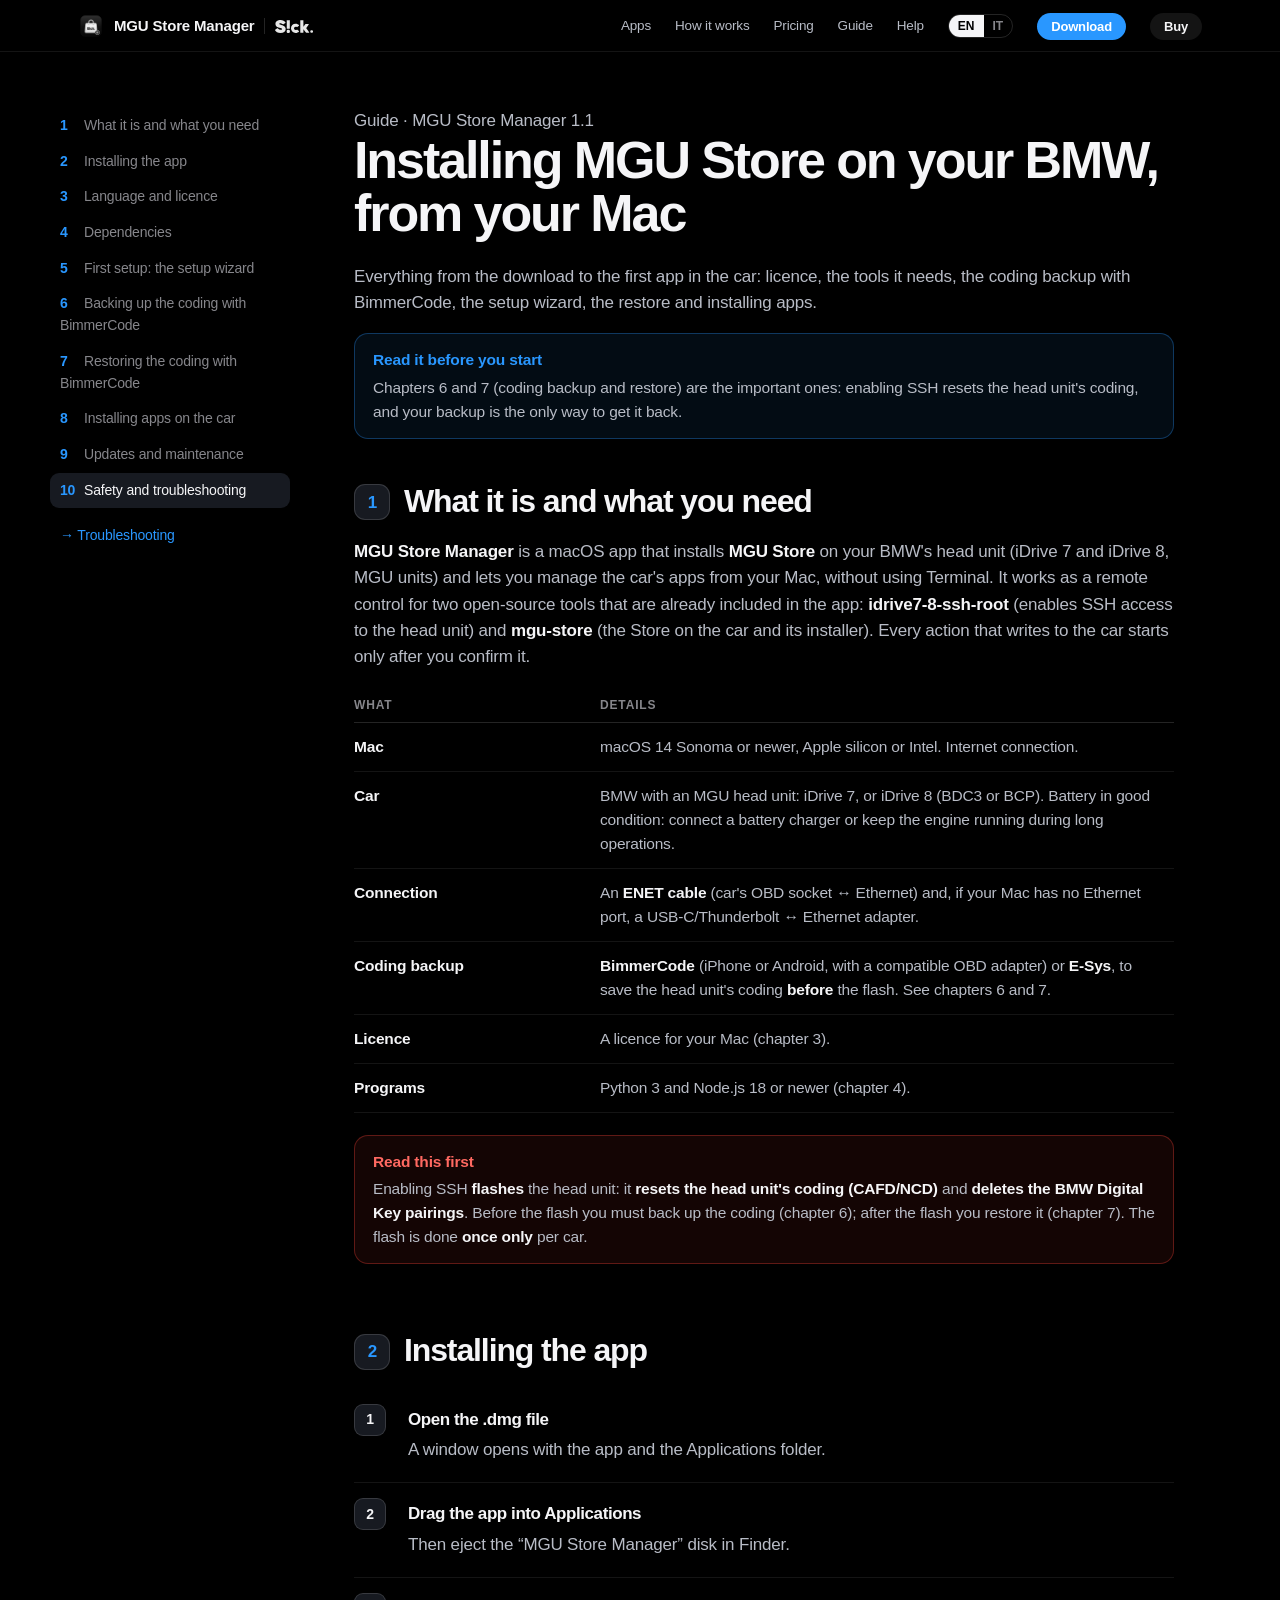
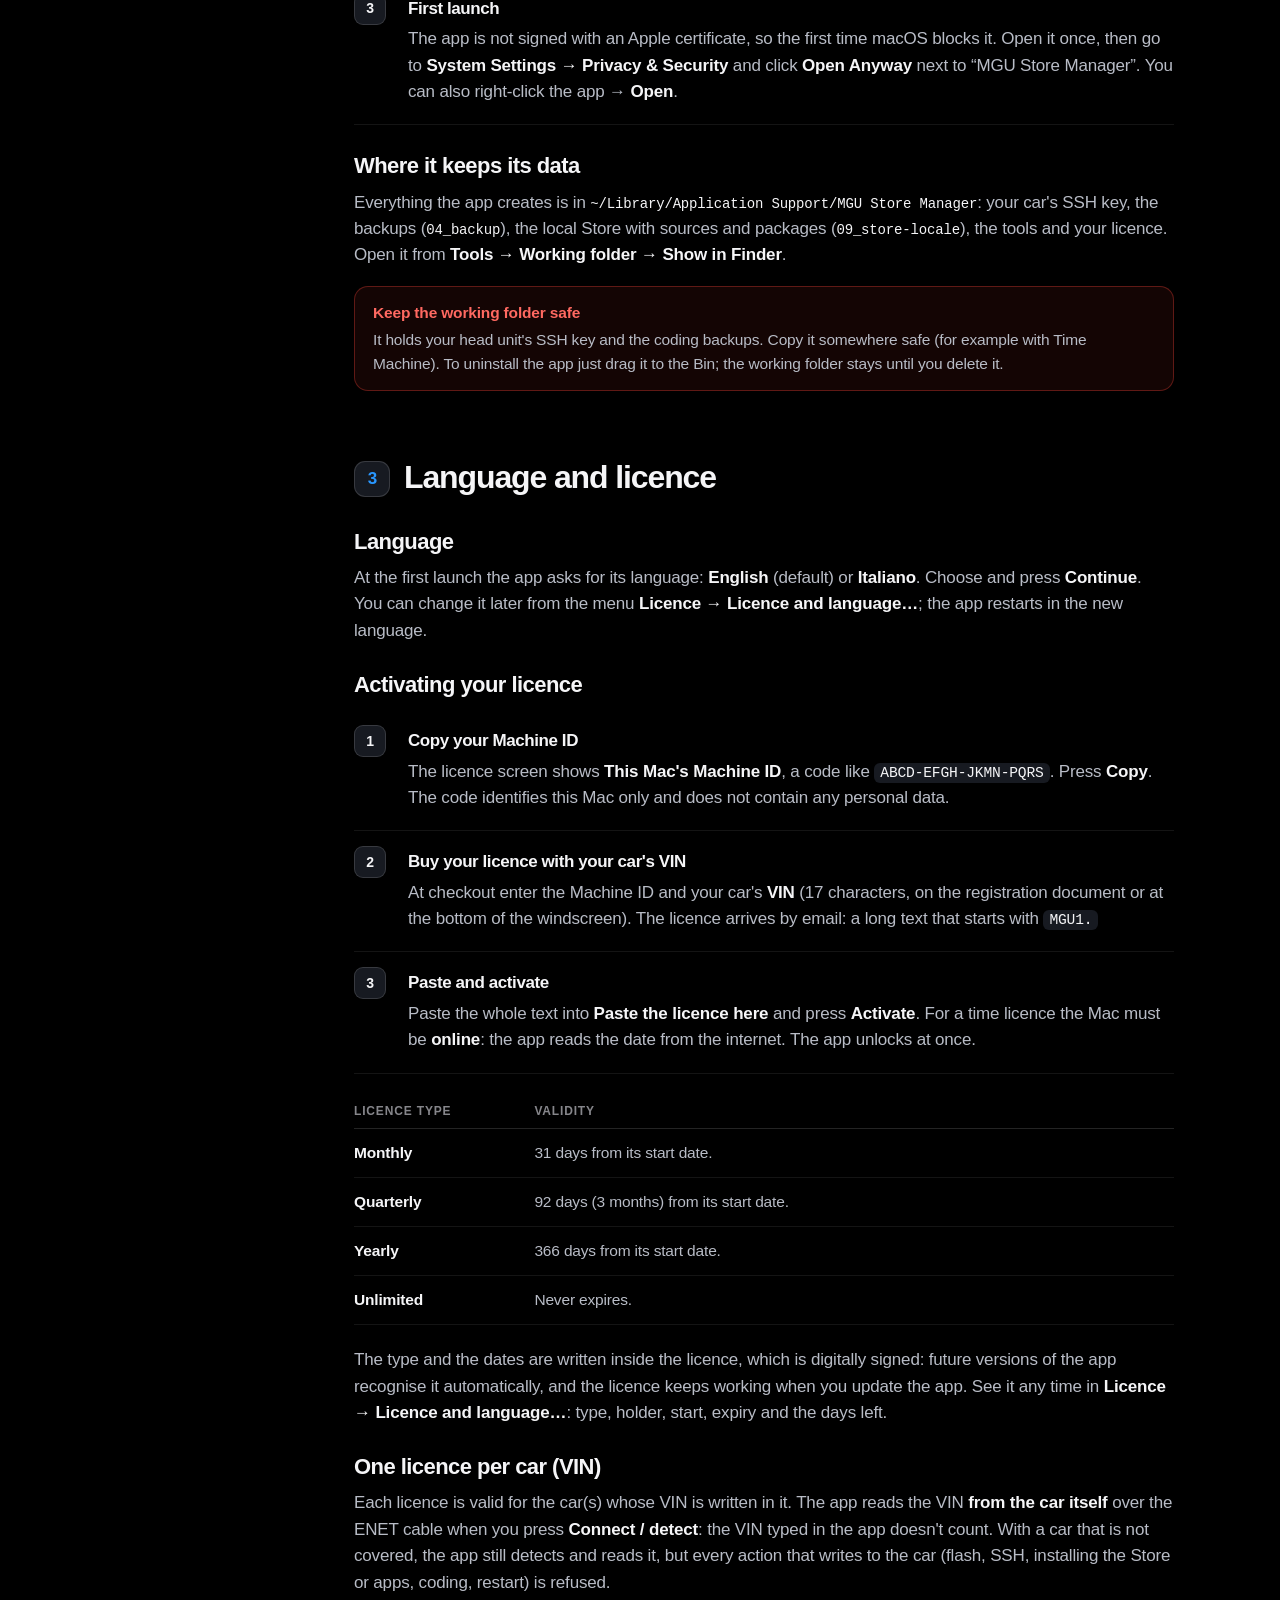
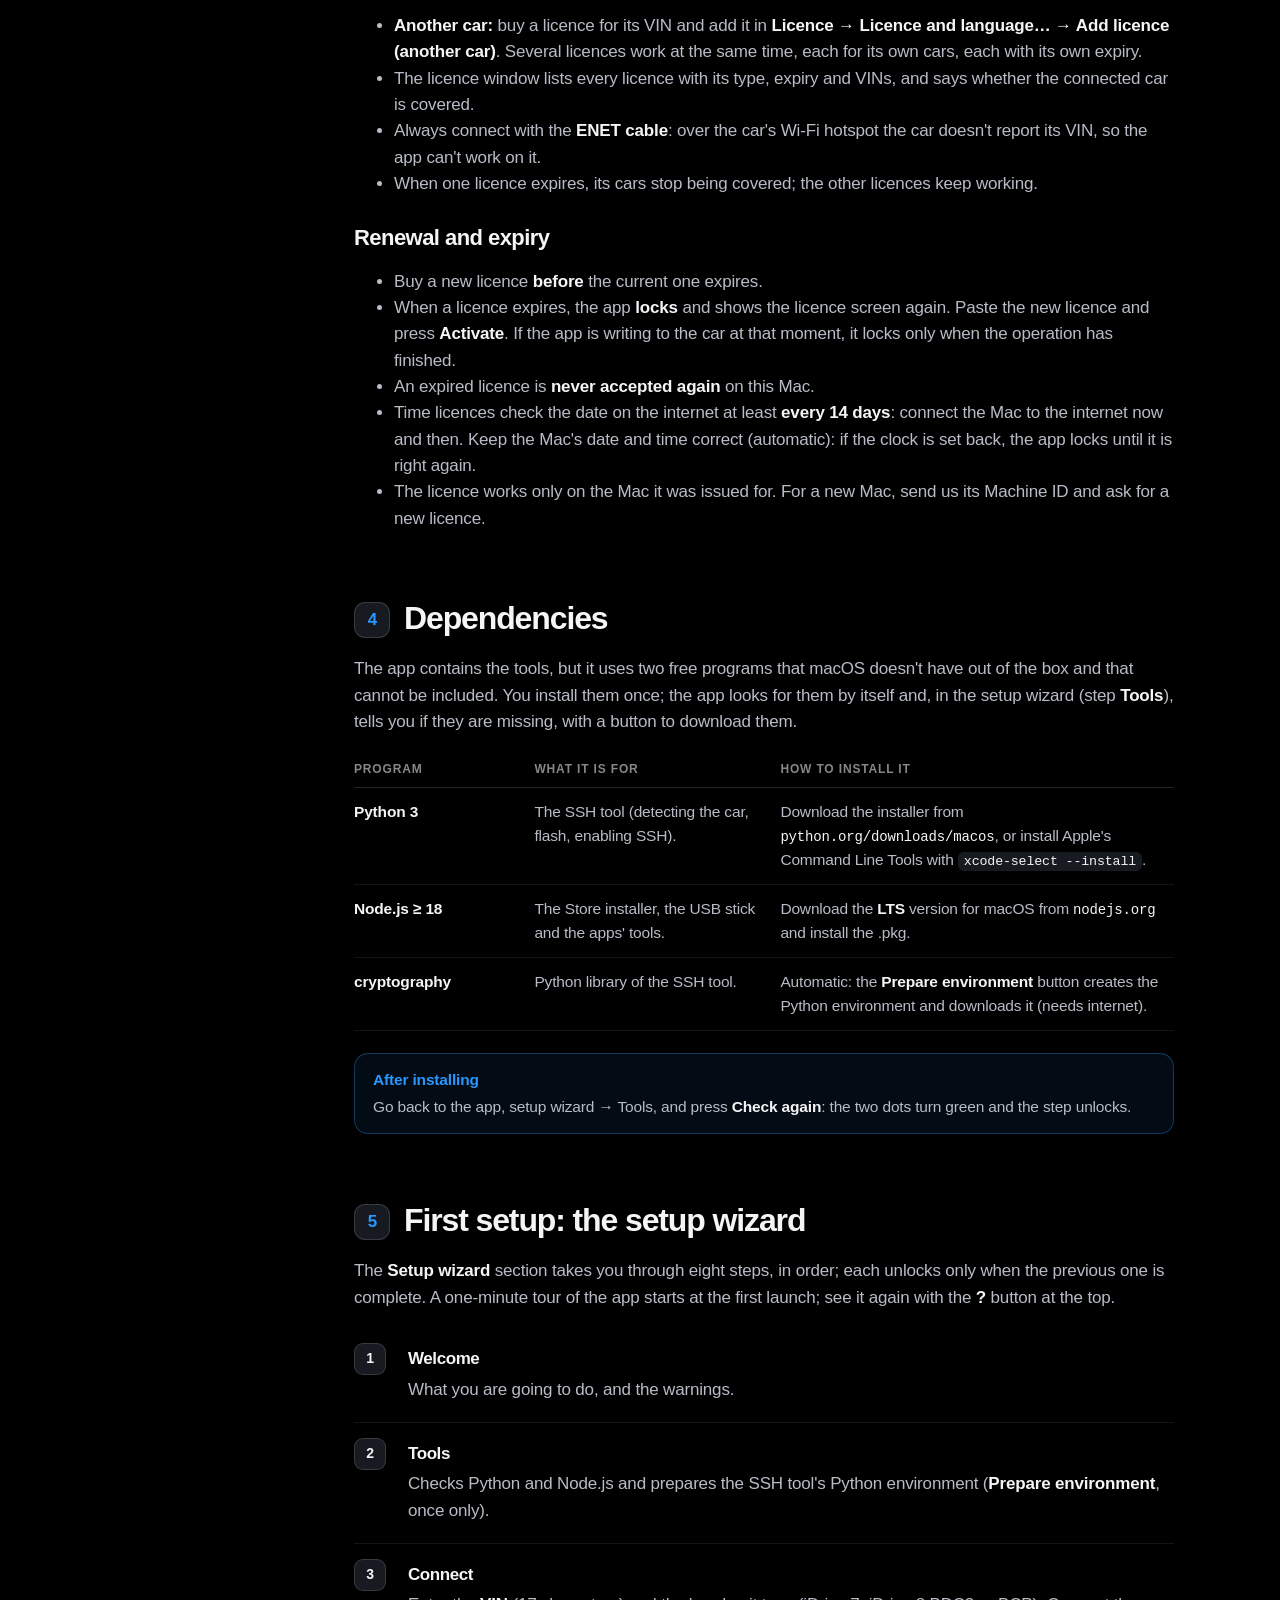
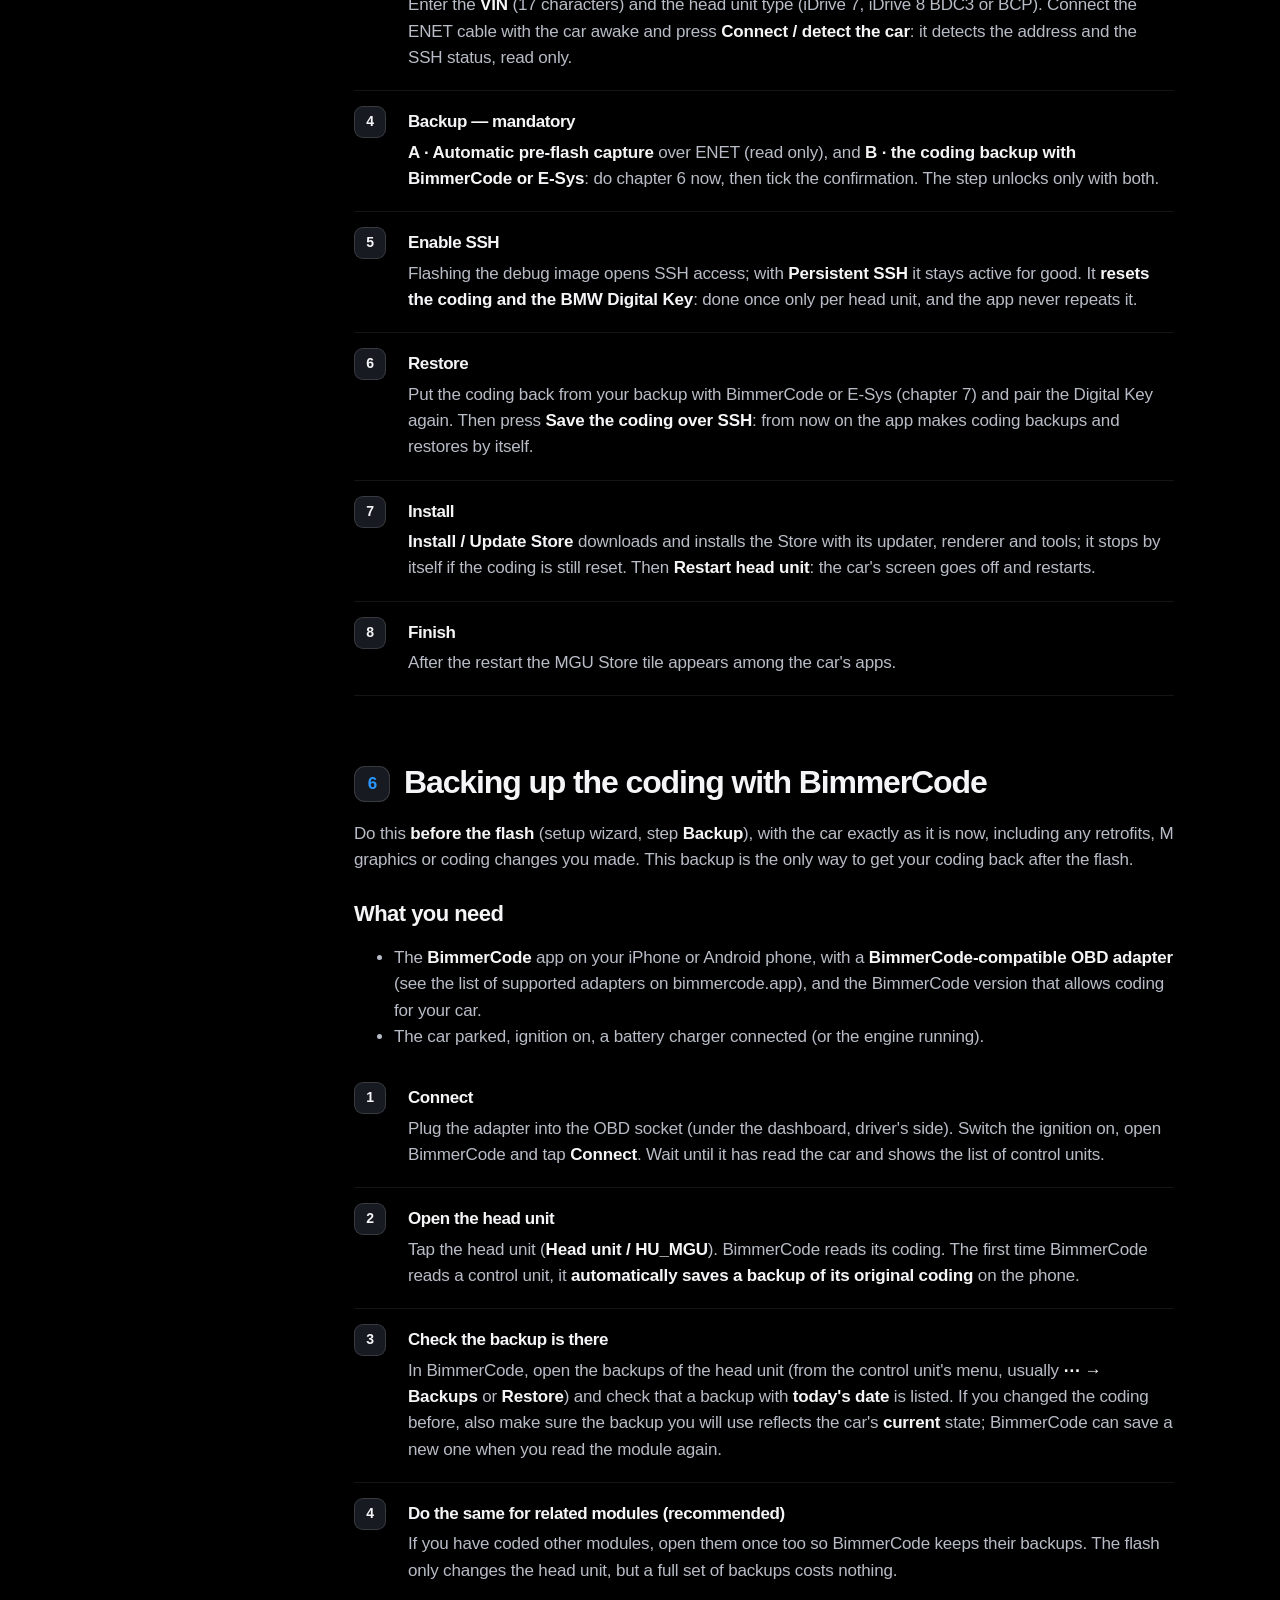
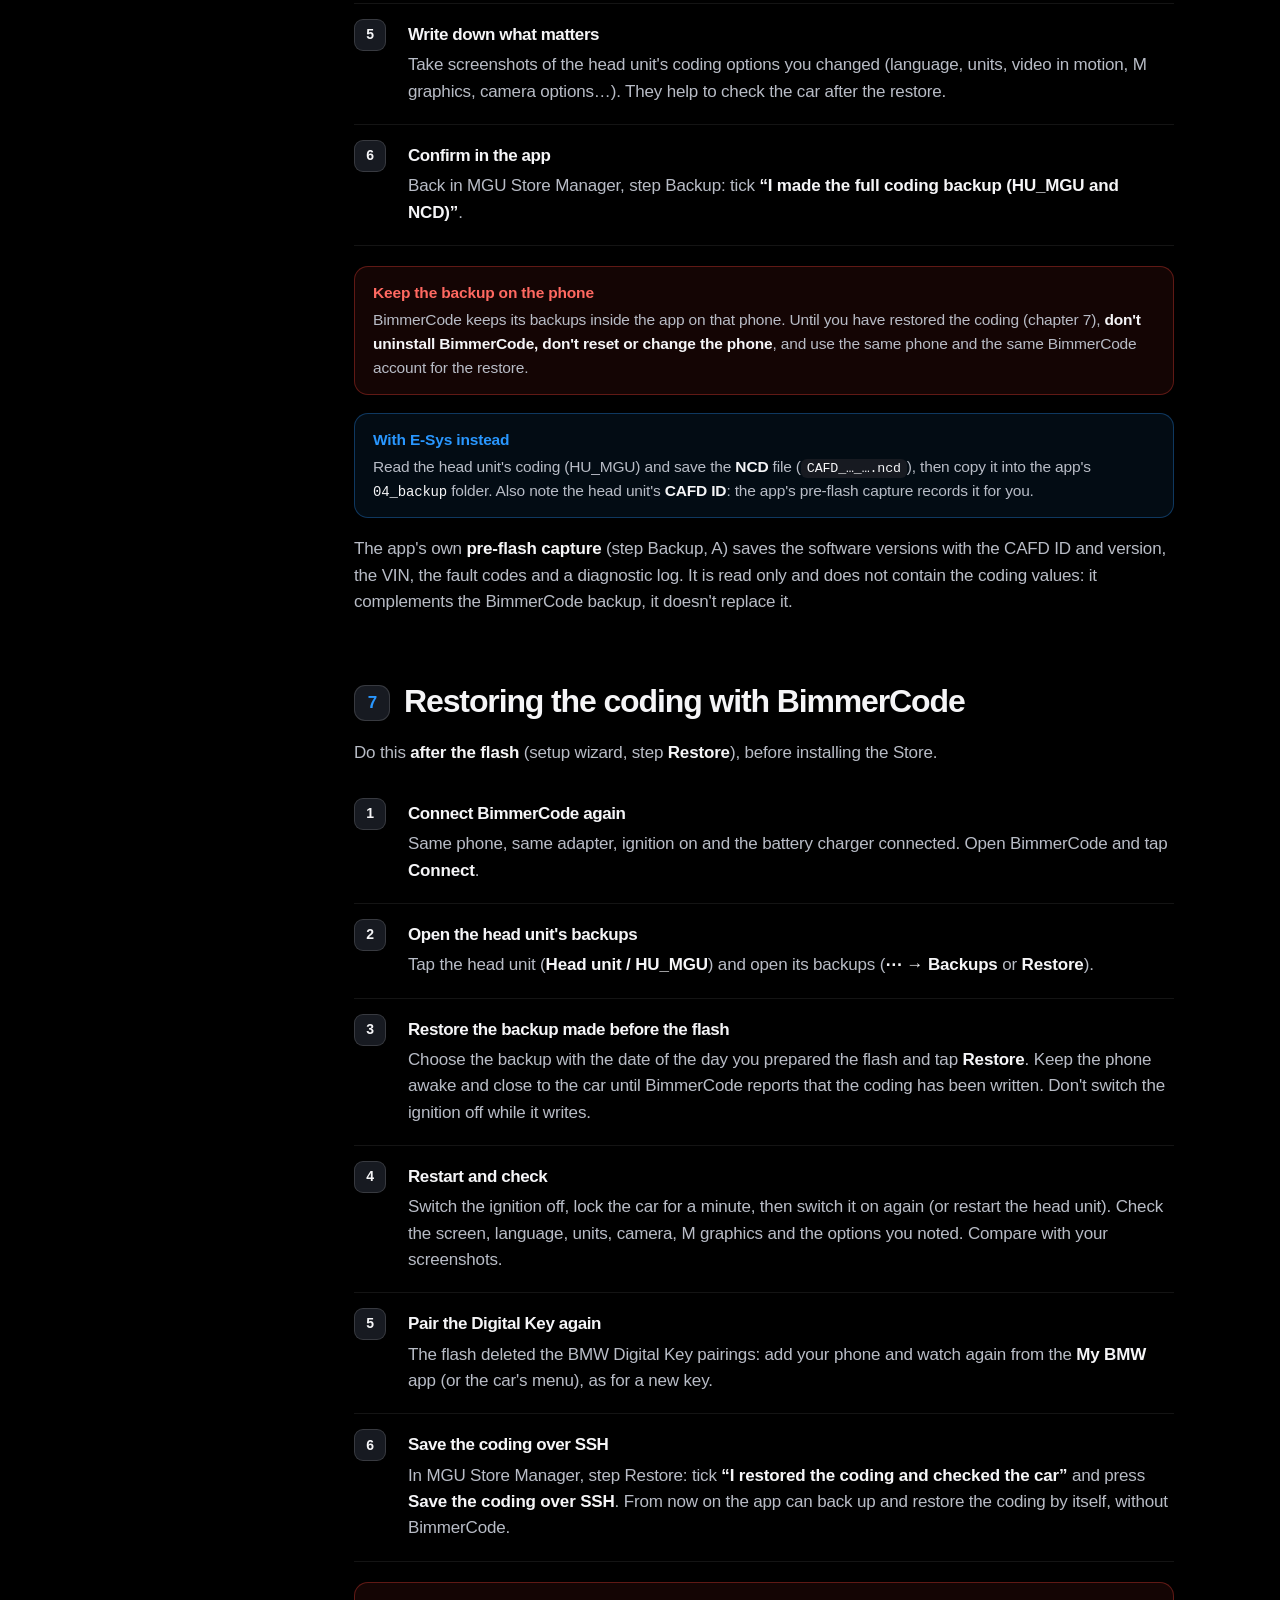
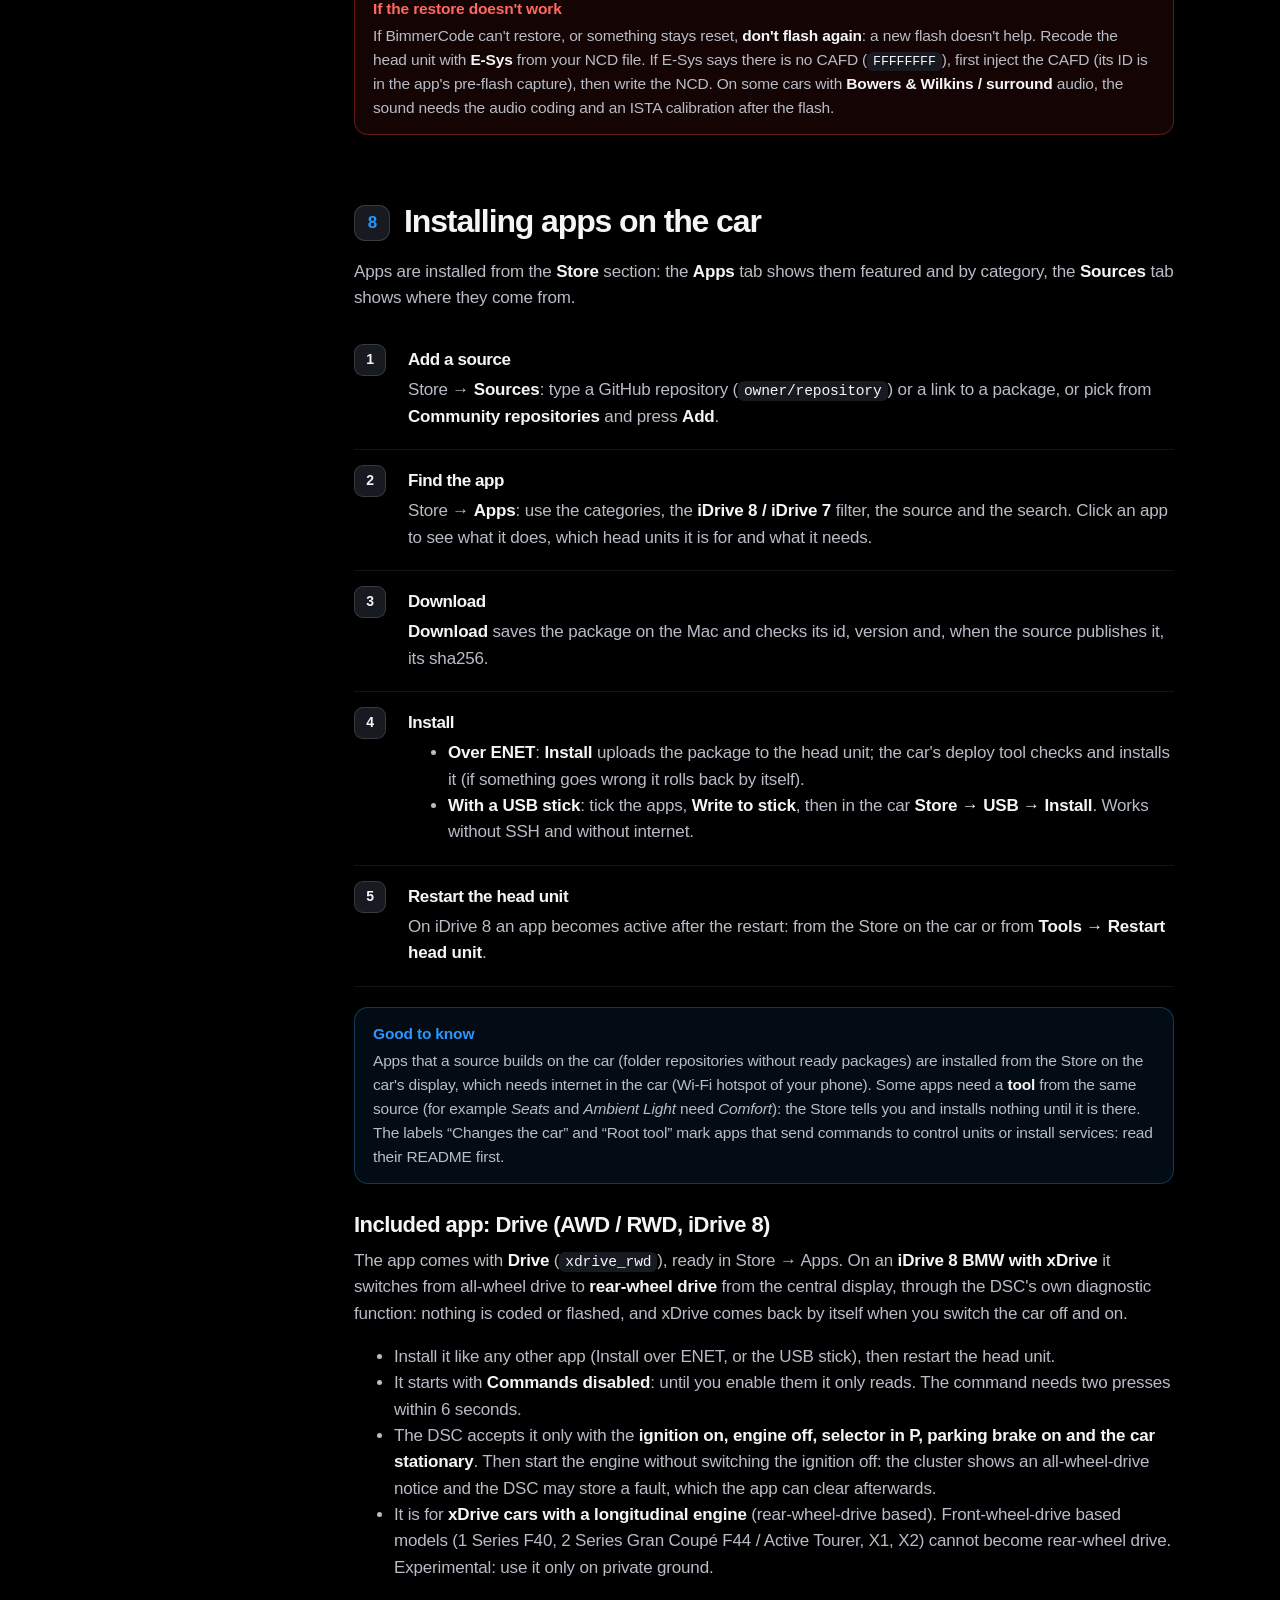
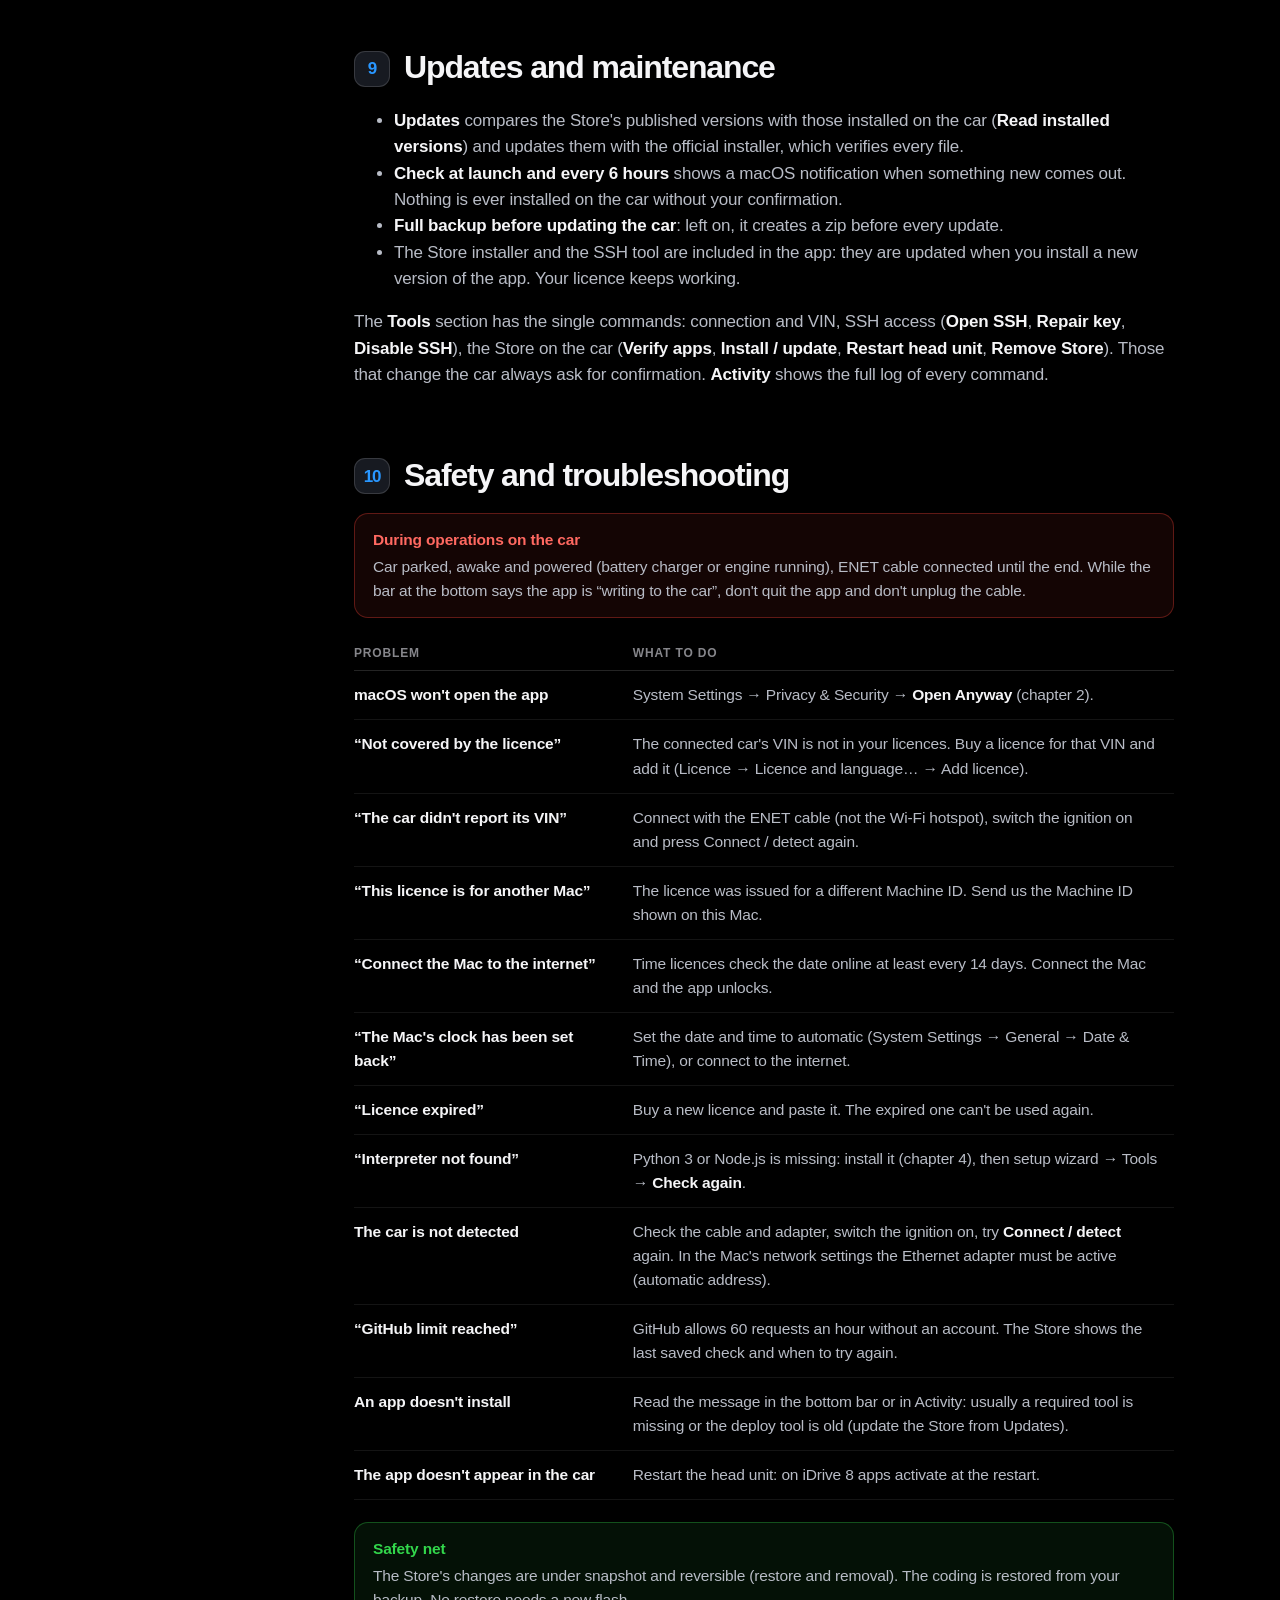
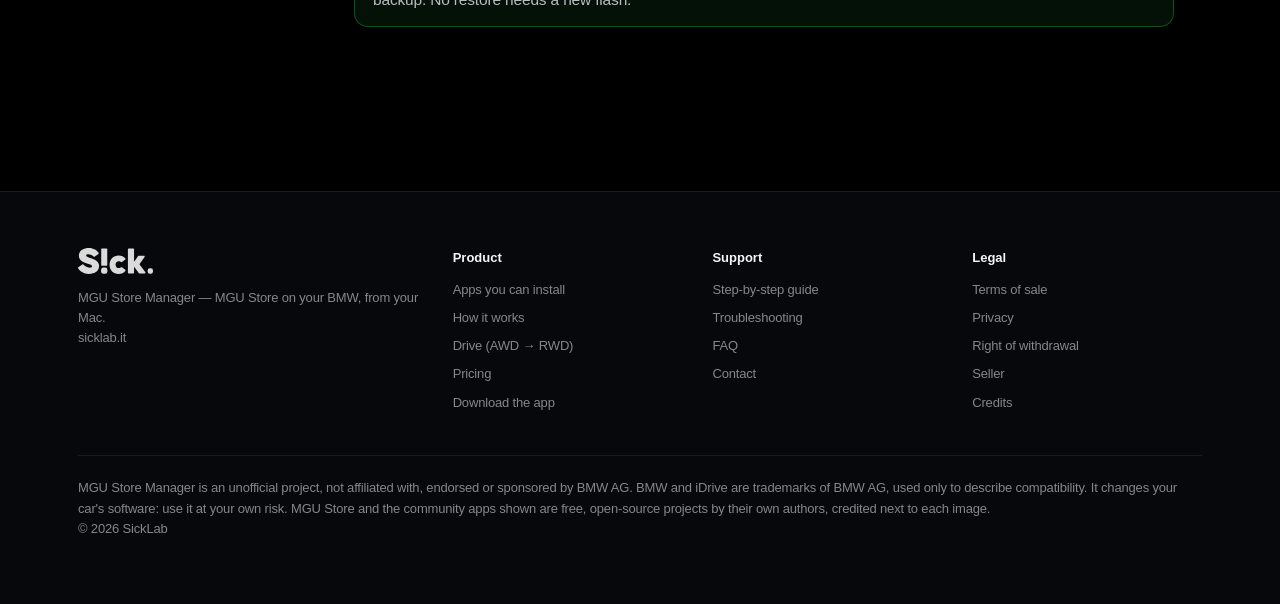
==== guide.html @ 7a99bbdf "Sito sicklab.it" ====
<!doctype html>
<html lang="en" data-lang="en">
<head>
<meta charset="utf-8">
<meta name="viewport" content="width=device-width, initial-scale=1, viewport-fit=cover">
<title>Guide — MGU Store Manager</title>
<meta name="title-en" content="Guide — MGU Store Manager"><meta name="title-it" content="Guida — MGU Store Manager">
<meta name="description" content="Step-by-step guide: install, licence, BimmerCode backup and restore, setup wizard, installing apps.">
<meta name="theme-color" content="#000000">
<link rel="canonical" href="https://sicklab.it/guide.html">
<meta property="og:title" content="Guide — MGU Store Manager"><meta property="og:description" content="Step-by-step guide: install, licence, BimmerCode backup and restore, setup wizard, installing apps."><meta property="og:url" content="https://sicklab.it/guide.html">
<meta property="og:image" content="https://sicklab.it/assets/img/og.jpg"><meta property="og:type" content="website"><meta property="og:site_name" content="sicklab.it">
<meta name="twitter:card" content="summary_large_image">
<link rel="icon" href="assets/img/favicon.png"><link rel="apple-touch-icon" href="assets/img/apple-touch-icon.png">
<link rel="stylesheet" href="assets/site.css?v=1795530236">
</head>
<body>
<header class="nav"><div class="wrap">
  <a class="brand" href="index.html"><img class="ic" src="assets/img/icon.png" alt="">MGU Store Manager<span class="bar"></span><img class="sk" src="assets/img/sick.svg" alt="S!ck."></a>
  <button class="menu-btn" aria-label="Menu"><svg viewBox="0 0 24 24" fill="none" stroke="currentColor" stroke-width="1.8" stroke-linecap="round"><path d="M4 8h16M4 16h16"/></svg></button>
  <nav class="links">
    <a href="index.html#apps"><span lang="en">Apps</span><span lang="it">App</span></a>
    <a href="index.html#how"><span lang="en">How it works</span><span lang="it">Come funziona</span></a>
    <a href="index.html#pricing"><span lang="en">Pricing</span><span lang="it">Prezzi</span></a>
    <a href="guide.html"><span lang="en">Guide</span><span lang="it">Guida</span></a>
    <a href="help.html"><span lang="en">Help</span><span lang="it">Aiuto</span></a>
    <span class="langsw"><button data-set="en">EN</button><button data-set="it">IT</button></span>
    <a class="btn sm" href="https://drive.google.com/file/d/1ylP1SdAPowxpLHwGkj8nnYrrPrIfiD7O/view?usp=sharing" rel="noopener"><span lang="en">Download</span><span lang="it">Scarica</span></a>
    <a class="btn sm ghost" href="index.html#pricing"><span lang="en">Buy</span><span lang="it">Acquista</span></a>
  </nav>
</div></header>
<main>
<div class="wrap doc">
<aside><a href="#ch1"><span class="n">1</span><span lang="en">What it is and what you need</span><span lang="it">Cos'è e cosa serve</span></a><a href="#ch2"><span class="n">2</span><span lang="en">Installing the app</span><span lang="it">Installare l'app</span></a><a href="#ch3"><span class="n">3</span><span lang="en">Language and licence</span><span lang="it">Lingua e licenza</span></a><a href="#ch4"><span class="n">4</span><span lang="en">Dependencies</span><span lang="it">Programmi necessari</span></a><a href="#ch5"><span class="n">5</span><span lang="en">First setup: the setup wizard</span><span lang="it">Prima configurazione: la procedura guidata</span></a><a href="#ch6"><span class="n">6</span><span lang="en">Backing up the coding with BimmerCode</span><span lang="it">Backup della codifica con BimmerCode</span></a><a href="#ch7"><span class="n">7</span><span lang="en">Restoring the coding with BimmerCode</span><span lang="it">Ripristino della codifica con BimmerCode</span></a><a href="#ch8"><span class="n">8</span><span lang="en">Installing apps on the car</span><span lang="it">Installare le app sull'auto</span></a><a href="#ch9"><span class="n">9</span><span lang="en">Updates and maintenance</span><span lang="it">Aggiornamenti e manutenzione</span></a><a href="#ch10"><span class="n">10</span><span lang="en">Safety and troubleshooting</span><span lang="it">Sicurezza e problemi</span></a><a href="help.html" style="margin-top:10px;color:var(--blue)"><span lang="en">→ Troubleshooting</span><span lang="it">→ Risoluzione problemi</span></a></aside>
<article>
  <header>
    <span class="kicker"><span lang="en">Guide</span><span lang="it">Guida</span> · MGU Store Manager 1.1</span>
    <h1 style="font-size:clamp(34px,5vw,52px)"><span lang="en">Installing MGU Store on your BMW, from your Mac</span><span lang="it">Installare MGU Store sulla tua BMW, dal tuo Mac</span></h1>
    <p class="lead"><span lang="en">Everything from the download to the first app in the car: licence, the tools it needs, the coding backup with BimmerCode, the setup wizard, the restore and installing apps.</span><span lang="it">Tutto, dal download alla prima app nell'auto: licenza, programmi necessari, backup della codifica con BimmerCode, procedura guidata, ripristino e installazione delle app.</span></p>
    <div class="note tip"><span class="t"><span lang="en">Read it before you start</span><span lang="it">Leggila prima di iniziare</span></span><span lang="en">Chapters 6 and 7 (coding backup and restore) are the important ones: enabling SSH resets the head unit's coding, and your backup is the only way to get it back.</span><span lang="it">I capitoli 6 e 7 (backup e ripristino della codifica) sono i più importanti: abilitare SSH azzera la codifica dell'unità, e il tuo backup è l'unico modo per riaverla.</span></div>
  </header>
<section id="ch1"><div lang="en"><h2><span class="n">1</span>What it is and what you need</h2>
  <p><b>MGU Store Manager</b> is a macOS app that installs <b>MGU Store</b> on your BMW's head unit (iDrive 7 and iDrive 8, MGU units) and lets you manage the car's apps from your Mac, without using Terminal. It works as a remote control for two open-source tools that are already included in the app: <b>idrive7-8-ssh-root</b> (enables SSH access to the head unit) and <b>mgu-store</b> (the Store on the car and its installer). Every action that writes to the car starts only after you confirm it.</p>
  <table>
    <tr><th style="width:30%">What</th><th>Details</th></tr>
    <tr><td>Mac</td><td>macOS 14 Sonoma or newer, Apple silicon or Intel. Internet connection.</td></tr>
    <tr><td>Car</td><td>BMW with an MGU head unit: iDrive 7, or iDrive 8 (BDC3 or BCP). Battery in good condition: connect a battery charger or keep the engine running during long operations.</td></tr>
    <tr><td>Connection</td><td>An <b>ENET cable</b> (car's OBD socket ↔ Ethernet) and, if your Mac has no Ethernet port, a USB-C/Thunderbolt ↔ Ethernet adapter.</td></tr>
    <tr><td>Coding backup</td><td><b>BimmerCode</b> (iPhone or Android, with a compatible OBD adapter) or <b>E-Sys</b>, to save the head unit's coding <b>before</b> the flash. See chapters 6 and 7.</td></tr>
    <tr><td>Licence</td><td>A licence for your Mac (chapter 3).</td></tr>
    <tr><td>Programs</td><td>Python 3 and Node.js 18 or newer (chapter 4).</td></tr>
  </table>
  <div class="note warn"><span class="t">Read this first</span>Enabling SSH <b>flashes</b> the head unit: it <b>resets the head unit's coding (CAFD/NCD)</b> and <b>deletes the BMW Digital Key pairings</b>. Before the flash you must back up the coding (chapter 6); after the flash you restore it (chapter 7). The flash is done <b>once only</b> per car.</div></div><div lang="it"><h2><span class="n">1</span>Cos'è e cosa serve</h2>
  <p><b>MGU Store Manager</b> è un'app per macOS che installa <b>MGU Store</b> nell'unità centrale della tua BMW (iDrive 7 e iDrive 8, unità MGU) e ti fa gestire le app dell'auto dal Mac, senza usare il Terminale. Fa da telecomando a due strumenti open source già inclusi nell'app: <b>idrive7-8-ssh-root</b> (abilita l'accesso SSH all'unità) e <b>mgu-store</b> (lo Store nell'auto e il suo installer). Ogni azione che scrive sull'auto parte solo dopo la tua conferma.</p>
  <table>
    <tr><th style="width:30%">Cosa</th><th>Dettagli</th></tr>
    <tr><td>Mac</td><td>macOS 14 Sonoma o successivo, Apple silicon o Intel. Connessione a internet.</td></tr>
    <tr><td>Auto</td><td>BMW con unità MGU: iDrive 7, oppure iDrive 8 (BDC3 o BCP). Batteria in buono stato: collega un caricabatterie o tieni il motore acceso durante le operazioni lunghe.</td></tr>
    <tr><td>Collegamento</td><td>Un <b>cavo ENET</b> (presa OBD dell'auto ↔ Ethernet) e, se il Mac non ha la porta Ethernet, un adattatore USB-C/Thunderbolt ↔ Ethernet.</td></tr>
    <tr><td>Backup della codifica</td><td><b>BimmerCode</b> (iPhone o Android, con un adattatore OBD compatibile) oppure <b>E-Sys</b>, per salvare la codifica dell'unità <b>prima</b> del flash. Vedi i capitoli 6 e 7.</td></tr>
    <tr><td>Licenza</td><td>Una licenza per il tuo Mac (capitolo 3).</td></tr>
    <tr><td>Programmi</td><td>Python 3 e Node.js 18 o successivo (capitolo 4).</td></tr>
  </table>
  <div class="note warn"><span class="t">Leggi prima questo</span>Abilitare SSH fa un <b>flash</b> dell'unità: <b>azzera la codifica dell'unità (CAFD/NCD)</b> e <b>cancella gli abbinamenti della BMW Digital Key</b>. Prima del flash devi fare il backup della codifica (capitolo 6); dopo il flash la ripristini (capitolo 7). Il flash si fa <b>una sola volta</b> per auto.</div></div></section>
<section id="ch2"><div lang="en"><h2><span class="n">2</span>Installing the app</h2>
  <div class="steps">
    <div class="step"><div><h4>Open the .dmg file</h4><p>A window opens with the app and the Applications folder.</p></div></div>
    <div class="step"><div><h4>Drag the app into Applications</h4><p>Then eject the “MGU Store Manager” disk in Finder.</p></div></div>
    <div class="step"><div><h4>First launch</h4><p>The app is not signed with an Apple certificate, so the first time macOS blocks it. Open it once, then go to <b>System Settings → Privacy &amp; Security</b> and click <b>Open Anyway</b> next to “MGU Store Manager”. You can also right-click the app → <b>Open</b>.</p></div></div>
  </div>
  <h3>Where it keeps its data</h3>
  <p>Everything the app creates is in <span class="path">~/Library/Application Support/MGU Store Manager</span>: your car's SSH key, the backups (<span class="path">04_backup</span>), the local Store with sources and packages (<span class="path">09_store-locale</span>), the tools and your licence. Open it from <b>Tools → Working folder → Show in Finder</b>.</p>
  <div class="note warn"><span class="t">Keep the working folder safe</span>It holds your head unit's SSH key and the coding backups. Copy it somewhere safe (for example with Time Machine). To uninstall the app just drag it to the Bin; the working folder stays until you delete it.</div></div><div lang="it"><h2><span class="n">2</span>Installare l'app</h2>
  <div class="steps">
    <div class="step"><div><h4>Apri il file .dmg</h4><p>Si apre una finestra con l'app e la cartella Applicazioni.</p></div></div>
    <div class="step"><div><h4>Trascina l'app in Applicazioni</h4><p>Poi espelli il disco “MGU Store Manager” nel Finder.</p></div></div>
    <div class="step"><div><h4>Primo avvio</h4><p>L'app non è firmata con un certificato Apple, quindi la prima volta macOS la blocca. Aprila una volta, poi vai in <b>Impostazioni di Sistema → Privacy e sicurezza</b> e fai clic su <b>Apri comunque</b> accanto a “MGU Store Manager”. Puoi anche fare clic destro sull'app → <b>Apri</b>.</p></div></div>
  </div>
  <h3>Dove tiene i suoi dati</h3>
  <p>Tutto ciò che l'app crea è in <span class="path">~/Library/Application Support/MGU Store Manager</span>: la chiave SSH dell'auto, i backup (<span class="path">04_backup</span>), lo Store locale con fonti e pacchetti (<span class="path">09_store-locale</span>), gli strumenti e la tua licenza. Aprila da <b>Strumenti → Cartella di lavoro → Mostra nel Finder</b>.</p>
  <div class="note warn"><span class="t">Tieni al sicuro la cartella di lavoro</span>Contiene la chiave SSH dell'unità e i backup della codifica. Copiala in un posto sicuro (per esempio con Time Machine). Per disinstallare l'app basta trascinarla nel Cestino; la cartella di lavoro resta finché non la cancelli.</div></div></section>
<section id="ch3"><div lang="en"><h2><span class="n">3</span>Language and licence</h2>
  <h3>Language</h3>
  <p>At the first launch the app asks for its language: <b>English</b> (default) or <b>Italiano</b>. Choose and press <b>Continue</b>. You can change it later from the menu <b>Licence → Licence and language…</b>; the app restarts in the new language.</p>
  <h3>Activating your licence</h3>
  <div class="steps">
    <div class="step"><div><h4>Copy your Machine ID</h4><p>The licence screen shows <b>This Mac's Machine ID</b>, a code like <code>ABCD-EFGH-JKMN-PQRS</code>. Press <b>Copy</b>. The code identifies this Mac only and does not contain any personal data.</p></div></div>
    <div class="step"><div><h4>Buy your licence with your car's VIN</h4><p>At checkout enter the Machine ID and your car's <b>VIN</b> (17 characters, on the registration document or at the bottom of the windscreen). The licence arrives by email: a long text that starts with <code>MGU1.</code></p></div></div>
    <div class="step"><div><h4>Paste and activate</h4><p>Paste the whole text into <b>Paste the licence here</b> and press <b>Activate</b>. For a time licence the Mac must be <b>online</b>: the app reads the date from the internet. The app unlocks at once.</p></div></div>
  </div>
  <table>
    <tr><th style="width:22%">Licence type</th><th>Validity</th></tr>
    <tr><td>Monthly</td><td>31 days from its start date.</td></tr>
    <tr><td>Quarterly</td><td>92 days (3 months) from its start date.</td></tr>
    <tr><td>Yearly</td><td>366 days from its start date.</td></tr>
    <tr><td>Unlimited</td><td>Never expires.</td></tr>
  </table>
  <p>The type and the dates are written inside the licence, which is digitally signed: future versions of the app recognise it automatically, and the licence keeps working when you update the app. See it any time in <b>Licence → Licence and language…</b>: type, holder, start, expiry and the days left.</p>
  <h3>One licence per car (VIN)</h3>
  <p>Each licence is valid for the car(s) whose VIN is written in it. The app reads the VIN <b>from the car itself</b> over the ENET cable when you press <b>Connect / detect</b>: the VIN typed in the app doesn't count. With a car that is not covered, the app still detects and reads it, but every action that writes to the car (flash, SSH, installing the Store or apps, coding, restart) is refused.</p>
  <ul>
    <li><b>Another car:</b> buy a licence for its VIN and add it in <b>Licence → Licence and language… → Add licence (another car)</b>. Several licences work at the same time, each for its own cars, each with its own expiry.</li>
    <li>The licence window lists every licence with its type, expiry and VINs, and says whether the connected car is covered.</li>
    <li>Always connect with the <b>ENET cable</b>: over the car's Wi-Fi hotspot the car doesn't report its VIN, so the app can't work on it.</li>
    <li>When one licence expires, its cars stop being covered; the other licences keep working.</li>
  </ul>
  <h3>Renewal and expiry</h3>
  <ul>
    <li>Buy a new licence <b>before</b> the current one expires.</li>
    <li>When a licence expires, the app <b>locks</b> and shows the licence screen again. Paste the new licence and press <b>Activate</b>. If the app is writing to the car at that moment, it locks only when the operation has finished.</li>
    <li>An expired licence is <b>never accepted again</b> on this Mac.</li>
    <li>Time licences check the date on the internet at least <b>every 14 days</b>: connect the Mac to the internet now and then. Keep the Mac's date and time correct (automatic): if the clock is set back, the app locks until it is right again.</li>
    <li>The licence works only on the Mac it was issued for. For a new Mac, send us its Machine ID and ask for a new licence.</li>
  </ul></div><div lang="it"><h2><span class="n">3</span>Lingua e licenza</h2>
  <h3>Lingua</h3>
  <p>Al primo avvio l'app chiede la lingua: <b>English</b> (predefinita) o <b>Italiano</b>. Scegli e premi <b>Continue</b>. Puoi cambiarla dopo dal menu <b>Licenza → Licenza e lingua…</b>; l'app si riavvia nella nuova lingua.</p>
  <h3>Attivare la licenza</h3>
  <div class="steps">
    <div class="step"><div><h4>Copia il tuo Machine ID</h4><p>La schermata della licenza mostra <b>Il Machine ID di questo Mac</b>, un codice come <code>ABCD-EFGH-JKMN-PQRS</code>. Premi <b>Copia</b>. Il codice identifica solo questo Mac e non contiene dati personali.</p></div></div>
    <div class="step"><div><h4>Compra la licenza con il VIN della tua auto</h4><p>Al pagamento inserisci il Machine ID e il <b>VIN</b> dell'auto (17 caratteri, sul libretto o in basso sul parabrezza). Ricevi la licenza per email: un testo lungo che inizia con <code>MGU1.</code></p></div></div>
    <div class="step"><div><h4>Incolla e attiva</h4><p>Incolla tutto il testo in <b>Incolla qui la licenza</b> e premi <b>Attiva</b>. Per una licenza a tempo il Mac deve essere <b>online</b>: l'app legge la data da internet. L'app si sblocca subito.</p></div></div>
  </div>
  <table>
    <tr><th style="width:22%">Tipo di licenza</th><th>Validità</th></tr>
    <tr><td>Mensile</td><td>31 giorni dalla data di inizio.</td></tr>
    <tr><td>Trimestrale</td><td>92 giorni (3 mesi) dalla data di inizio.</td></tr>
    <tr><td>Annuale</td><td>366 giorni dalla data di inizio.</td></tr>
    <tr><td>Illimitata</td><td>Non scade mai.</td></tr>
  </table>
  <p>Il tipo e le date sono scritti dentro la licenza, che è firmata digitalmente: le versioni future dell'app la riconoscono da sole, e la licenza continua a funzionare quando aggiorni l'app. Puoi vederla quando vuoi in <b>Licenza → Licenza e lingua…</b>: tipo, intestatario, inizio, scadenza e giorni rimasti.</p>
  <h3>Una licenza per auto (VIN)</h3>
  <p>Ogni licenza vale per l'auto o le auto il cui VIN è scritto dentro. L'app legge il VIN <b>dall'auto stessa</b> tramite il cavo ENET quando premi <b>Collega / rileva</b>: il VIN scritto nell'app non conta. Con un'auto non coperta l'app la rileva e la legge comunque, ma ogni azione che scrive sull'auto (flash, SSH, installazione dello Store o delle app, codifica, riavvio) viene rifiutata.</p>
  <ul>
    <li><b>Un'altra auto:</b> compra una licenza per il suo VIN e aggiungila in <b>Licenza → Licenza e lingua… → Aggiungi licenza (un'altra auto)</b>. Più licenze funzionano insieme, ognuna per le sue auto e con la sua scadenza.</li>
    <li>La finestra della licenza elenca ogni licenza con tipo, scadenza e VIN, e dice se l'auto collegata è coperta.</li>
    <li>Collegati sempre con il <b>cavo ENET</b>: dall'hotspot Wi-Fi dell'auto il VIN non viene comunicato, quindi l'app non può lavorarci.</li>
    <li>Quando una licenza scade, le sue auto non sono più coperte; le altre licenze continuano a funzionare.</li>
  </ul>
  <h3>Rinnovo e scadenza</h3>
  <ul>
    <li>Compra una nuova licenza <b>prima</b> che scada quella attuale.</li>
    <li>Alla scadenza l'app si <b>blocca</b> e mostra di nuovo la schermata della licenza. Incolla la nuova licenza e premi <b>Attiva</b>. Se in quel momento l'app sta scrivendo sull'auto, si blocca solo quando l'operazione è finita.</li>
    <li>Una licenza scaduta <b>non viene mai più accettata</b> su questo Mac.</li>
    <li>Le licenze a tempo controllano la data su internet almeno <b>ogni 14 giorni</b>: collega il Mac a internet ogni tanto. Tieni data e ora del Mac corrette (automatiche): se l'orologio viene spostato indietro, l'app si blocca finché non torna giusto.</li>
    <li>La licenza funziona solo sul Mac per cui è stata emessa. Per un nuovo Mac, mandaci il suo Machine ID e chiedi una nuova licenza.</li>
  </ul></div></section>
<section id="ch4"><div lang="en"><h2><span class="n">4</span>Dependencies</h2>
  <p>The app contains the tools, but it uses two free programs that macOS doesn't have out of the box and that cannot be included. You install them once; the app looks for them by itself and, in the setup wizard (step <b>Tools</b>), tells you if they are missing, with a button to download them.</p>
  <table>
    <tr><th style="width:22%">Program</th><th style="width:30%">What it is for</th><th>How to install it</th></tr>
    <tr><td>Python 3</td><td>The SSH tool (detecting the car, flash, enabling SSH).</td><td>Download the installer from <span class="path">python.org/downloads/macos</span>, or install Apple's Command Line Tools with <code>xcode-select --install</code>.</td></tr>
    <tr><td>Node.js ≥ 18</td><td>The Store installer, the USB stick and the apps' tools.</td><td>Download the <b>LTS</b> version for macOS from <span class="path">nodejs.org</span> and install the .pkg.</td></tr>
    <tr><td>cryptography</td><td>Python library of the SSH tool.</td><td>Automatic: the <b>Prepare environment</b> button creates the Python environment and downloads it (needs internet).</td></tr>
  </table>
  <div class="note tip"><span class="t">After installing</span>Go back to the app, setup wizard → Tools, and press <b>Check again</b>: the two dots turn green and the step unlocks.</div></div><div lang="it"><h2><span class="n">4</span>Programmi necessari</h2>
  <p>L'app contiene gli strumenti, ma usa due programmi gratuiti che macOS non ha di serie e che non si possono includere. Li installi una volta; l'app li cerca da sola e, nella procedura guidata (passo <b>Strumenti</b>), ti dice se mancano, con un pulsante per scaricarli.</p>
  <table>
    <tr><th style="width:22%">Programma</th><th style="width:30%">A cosa serve</th><th>Come installarlo</th></tr>
    <tr><td>Python 3</td><td>Lo strumento SSH (rilevare l'auto, flash, abilitare SSH).</td><td>Scarica l'installer da <span class="path">python.org/downloads/macos</span>, oppure installa gli strumenti a riga di comando di Apple con <code>xcode-select --install</code>.</td></tr>
    <tr><td>Node.js ≥ 18</td><td>L'installer dello Store, la chiavetta USB e gli strumenti delle app.</td><td>Scarica la versione <b>LTS</b> per macOS da <span class="path">nodejs.org</span> e installa il .pkg.</td></tr>
    <tr><td>cryptography</td><td>Libreria Python dello strumento SSH.</td><td>Automatica: il pulsante <b>Prepara ambiente</b> crea l'ambiente Python e la scarica (serve internet).</td></tr>
  </table>
  <div class="note tip"><span class="t">Dopo l'installazione</span>Torna nell'app, procedura guidata → Strumenti, e premi <b>Ricontrolla</b>: i due pallini diventano verdi e il passo si sblocca.</div></div></section>
<section id="ch5"><div lang="en"><h2><span class="n">5</span>First setup: the setup wizard</h2>
  <p>The <b>Setup wizard</b> section takes you through eight steps, in order; each unlocks only when the previous one is complete. A one-minute tour of the app starts at the first launch; see it again with the <b>?</b> button at the top.</p>
  <div class="steps">
    <div class="step"><div><h4>Welcome</h4><p>What you are going to do, and the warnings.</p></div></div>
    <div class="step"><div><h4>Tools</h4><p>Checks Python and Node.js and prepares the SSH tool's Python environment (<b>Prepare environment</b>, once only).</p></div></div>
    <div class="step"><div><h4>Connect</h4><p>Enter the <b>VIN</b> (17 characters) and the head unit type (iDrive 7, iDrive 8 BDC3 or BCP). Connect the ENET cable with the car awake and press <b>Connect / detect the car</b>: it detects the address and the SSH status, read only.</p></div></div>
    <div class="step"><div><h4>Backup — mandatory</h4><p><b>A · Automatic pre-flash capture</b> over ENET (read only), and <b>B · the coding backup with BimmerCode or E-Sys</b>: do chapter 6 now, then tick the confirmation. The step unlocks only with both.</p></div></div>
    <div class="step"><div><h4>Enable SSH</h4><p>Flashing the debug image opens SSH access; with <b>Persistent SSH</b> it stays active for good. It <b>resets the coding and the BMW Digital Key</b>: done once only per head unit, and the app never repeats it.</p></div></div>
    <div class="step"><div><h4>Restore</h4><p>Put the coding back from your backup with BimmerCode or E-Sys (chapter 7) and pair the Digital Key again. Then press <b>Save the coding over SSH</b>: from now on the app makes coding backups and restores by itself.</p></div></div>
    <div class="step"><div><h4>Install</h4><p><b>Install / Update Store</b> downloads and installs the Store with its updater, renderer and tools; it stops by itself if the coding is still reset. Then <b>Restart head unit</b>: the car's screen goes off and restarts.</p></div></div>
    <div class="step"><div><h4>Finish</h4><p>After the restart the MGU Store tile appears among the car's apps.</p></div></div>
  </div></div><div lang="it"><h2><span class="n">5</span>Prima configurazione: la procedura guidata</h2>
  <p>La sezione <b>Procedura guidata</b> ti porta attraverso otto passi, in ordine; ognuno si sblocca solo quando il precedente è completo. Al primo avvio parte un tour dell'app di un minuto; puoi rivederlo con il pulsante <b>?</b> in alto.</p>
  <div class="steps">
    <div class="step"><div><h4>Benvenuto</h4><p>Cosa stai per fare, e gli avvisi.</p></div></div>
    <div class="step"><div><h4>Strumenti</h4><p>Controlla Python e Node.js e prepara l'ambiente Python dello strumento SSH (<b>Prepara ambiente</b>, una volta sola).</p></div></div>
    <div class="step"><div><h4>Connetti</h4><p>Inserisci il <b>VIN</b> (17 caratteri) e il tipo di unità (iDrive 7, iDrive 8 BDC3 o BCP). Collega il cavo ENET con l'auto accesa e premi <b>Connetti / rileva vettura</b>: rileva l'indirizzo e lo stato SSH, in sola lettura.</p></div></div>
    <div class="step"><div><h4>Backup — obbligatorio</h4><p><b>A · Cattura automatica pre-flash</b> via ENET (sola lettura), e <b>B · il backup della codifica con BimmerCode o E-Sys</b>: fai ora il capitolo 6, poi spunta la conferma. Il passo si sblocca solo con entrambi.</p></div></div>
    <div class="step"><div><h4>Abilita SSH</h4><p>Il flash dell'immagine di debug apre l'accesso SSH; con <b>SSH persistente</b> resta attivo per sempre. <b>Azzera la codifica e la BMW Digital Key</b>: si fa una sola volta per unità, e l'app non lo ripete mai.</p></div></div>
    <div class="step"><div><h4>Ripristino</h4><p>Rimetti la codifica dal tuo backup con BimmerCode o E-Sys (capitolo 7) e riabbina la Digital Key. Poi premi <b>Salva la codifica via SSH</b>: da qui in poi l'app fa da sola backup e ripristini della codifica.</p></div></div>
    <div class="step"><div><h4>Installa</h4><p><b>Installa / Aggiorna Store</b> scarica e installa lo Store con updater, renderer e strumenti; si ferma da solo se la codifica è ancora azzerata. Poi <b>Riavvia head unit</b>: lo schermo dell'auto si spegne e riparte.</p></div></div>
    <div class="step"><div><h4>Fine</h4><p>Dopo il riavvio il riquadro di MGU Store compare tra le app dell'auto.</p></div></div>
  </div></div></section>
<section id="ch6"><div lang="en"><h2><span class="n">6</span>Backing up the coding with BimmerCode</h2>
  <p>Do this <b>before the flash</b> (setup wizard, step <b>Backup</b>), with the car exactly as it is now, including any retrofits, M graphics or coding changes you made. This backup is the only way to get your coding back after the flash.</p>
  <h3>What you need</h3>
  <ul>
    <li>The <b>BimmerCode</b> app on your iPhone or Android phone, with a <b>BimmerCode-compatible OBD adapter</b> (see the list of supported adapters on bimmercode.app), and the BimmerCode version that allows coding for your car.</li>
    <li>The car parked, ignition on, a battery charger connected (or the engine running).</li>
  </ul>
  <div class="steps">
    <div class="step"><div><h4>Connect</h4><p>Plug the adapter into the OBD socket (under the dashboard, driver's side). Switch the ignition on, open BimmerCode and tap <b>Connect</b>. Wait until it has read the car and shows the list of control units.</p></div></div>
    <div class="step"><div><h4>Open the head unit</h4><p>Tap the head unit (<b>Head unit / HU_MGU</b>). BimmerCode reads its coding. The first time BimmerCode reads a control unit, it <b>automatically saves a backup of its original coding</b> on the phone.</p></div></div>
    <div class="step"><div><h4>Check the backup is there</h4><p>In BimmerCode, open the backups of the head unit (from the control unit's menu, usually <b>⋯ → Backups</b> or <b>Restore</b>) and check that a backup with <b>today's date</b> is listed. If you changed the coding before, also make sure the backup you will use reflects the car's <b>current</b> state; BimmerCode can save a new one when you read the module again.</p></div></div>
    <div class="step"><div><h4>Do the same for related modules (recommended)</h4><p>If you have coded other modules, open them once too so BimmerCode keeps their backups. The flash only changes the head unit, but a full set of backups costs nothing.</p></div></div>
    <div class="step"><div><h4>Write down what matters</h4><p>Take screenshots of the head unit's coding options you changed (language, units, video in motion, M graphics, camera options…). They help to check the car after the restore.</p></div></div>
    <div class="step"><div><h4>Confirm in the app</h4><p>Back in MGU Store Manager, step Backup: tick <b>“I made the full coding backup (HU_MGU and NCD)”</b>.</p></div></div>
  </div>
  <div class="note warn"><span class="t">Keep the backup on the phone</span>BimmerCode keeps its backups inside the app on that phone. Until you have restored the coding (chapter 7), <b>don't uninstall BimmerCode, don't reset or change the phone</b>, and use the same phone and the same BimmerCode account for the restore.</div>
  <div class="note tip"><span class="t">With E-Sys instead</span>Read the head unit's coding (HU_MGU) and save the <b>NCD</b> file (<code>CAFD_…_….ncd</code>), then copy it into the app's <span class="path">04_backup</span> folder. Also note the head unit's <b>CAFD ID</b>: the app's pre-flash capture records it for you.</div>
  <p>The app's own <b>pre-flash capture</b> (step Backup, A) saves the software versions with the CAFD ID and version, the VIN, the fault codes and a diagnostic log. It is read only and does not contain the coding values: it complements the BimmerCode backup, it doesn't replace it.</p></div><div lang="it"><h2><span class="n">6</span>Backup della codifica con BimmerCode</h2>
  <p>Fallo <b>prima del flash</b> (procedura guidata, passo <b>Backup</b>), con l'auto esattamente com'è adesso, compresi retrofit, grafiche M o modifiche di codifica che hai fatto. Questo backup è l'unico modo per riavere la tua codifica dopo il flash.</p>
  <h3>Cosa ti serve</h3>
  <ul>
    <li>L'app <b>BimmerCode</b> sul tuo iPhone o Android, con un <b>adattatore OBD compatibile con BimmerCode</b> (vedi l'elenco degli adattatori su bimmercode.app), e la versione di BimmerCode che permette la codifica per la tua auto.</li>
    <li>L'auto ferma, quadro acceso, un caricabatterie collegato (o il motore acceso).</li>
  </ul>
  <div class="steps">
    <div class="step"><div><h4>Collegati</h4><p>Inserisci l'adattatore nella presa OBD (sotto il cruscotto, lato guida). Accendi il quadro, apri BimmerCode e tocca <b>Connetti</b>. Aspetta che abbia letto l'auto e mostri l'elenco delle centraline.</p></div></div>
    <div class="step"><div><h4>Apri l'unità centrale</h4><p>Tocca l'unità centrale (<b>Head unit / HU_MGU</b>). BimmerCode ne legge la codifica. La prima volta che BimmerCode legge una centralina, <b>salva automaticamente un backup della codifica originale</b> sul telefono.</p></div></div>
    <div class="step"><div><h4>Controlla che il backup ci sia</h4><p>In BimmerCode apri i backup dell'unità centrale (dal menu della centralina, di solito <b>⋯ → Backup</b> o <b>Ripristina</b>) e controlla che ci sia un backup con la <b>data di oggi</b>. Se avevi già modificato la codifica, assicurati anche che il backup che userai rispecchi lo stato <b>attuale</b> dell'auto; BimmerCode può salvarne uno nuovo quando rileggi la centralina.</p></div></div>
    <div class="step"><div><h4>Fai lo stesso per le centraline collegate (consigliato)</h4><p>Se hai codificato altre centraline, aprile una volta anche quelle così BimmerCode ne conserva i backup. Il flash cambia solo l'unità centrale, ma un set completo di backup non costa niente.</p></div></div>
    <div class="step"><div><h4>Annota ciò che conta</h4><p>Fai degli screenshot delle opzioni di codifica dell'unità che hai cambiato (lingua, unità di misura, video in movimento, grafiche M, opzioni della telecamera…). Servono a controllare l'auto dopo il ripristino.</p></div></div>
    <div class="step"><div><h4>Conferma nell'app</h4><p>Torna in MGU Store Manager, passo Backup: spunta <b>“Ho fatto il backup completo della codifica (HU_MGU e NCD).”</b></p></div></div>
  </div>
  <div class="note warn"><span class="t">Tieni il backup sul telefono</span>BimmerCode conserva i backup dentro l'app, su quel telefono. Finché non hai ripristinato la codifica (capitolo 7), <b>non disinstallare BimmerCode, non resettare né cambiare telefono</b>, e usa lo stesso telefono e lo stesso account BimmerCode per il ripristino.</div>
  <div class="note tip"><span class="t">Con E-Sys invece</span>Leggi la codifica dell'unità (HU_MGU) e salva il file <b>NCD</b> (<code>CAFD_…_….ncd</code>), poi copialo nella cartella <span class="path">04_backup</span> dell'app. Annota anche il <b>CAFD ID</b> dell'unità: la cattura pre-flash dell'app lo registra per te.</div>
  <p>La <b>cattura pre-flash</b> dell'app (passo Backup, A) salva le versioni software con CAFD ID e versione, il VIN, i codici di errore e un log diagnostico. È in sola lettura e non contiene i valori della codifica: completa il backup di BimmerCode, non lo sostituisce.</p></div></section>
<section id="ch7"><div lang="en"><h2><span class="n">7</span>Restoring the coding with BimmerCode</h2>
  <p>Do this <b>after the flash</b> (setup wizard, step <b>Restore</b>), before installing the Store.</p>
  <div class="steps">
    <div class="step"><div><h4>Connect BimmerCode again</h4><p>Same phone, same adapter, ignition on and the battery charger connected. Open BimmerCode and tap <b>Connect</b>.</p></div></div>
    <div class="step"><div><h4>Open the head unit's backups</h4><p>Tap the head unit (<b>Head unit / HU_MGU</b>) and open its backups (<b>⋯ → Backups</b> or <b>Restore</b>).</p></div></div>
    <div class="step"><div><h4>Restore the backup made before the flash</h4><p>Choose the backup with the date of the day you prepared the flash and tap <b>Restore</b>. Keep the phone awake and close to the car until BimmerCode reports that the coding has been written. Don't switch the ignition off while it writes.</p></div></div>
    <div class="step"><div><h4>Restart and check</h4><p>Switch the ignition off, lock the car for a minute, then switch it on again (or restart the head unit). Check the screen, language, units, camera, M graphics and the options you noted. Compare with your screenshots.</p></div></div>
    <div class="step"><div><h4>Pair the Digital Key again</h4><p>The flash deleted the BMW Digital Key pairings: add your phone and watch again from the <b>My BMW</b> app (or the car's menu), as for a new key.</p></div></div>
    <div class="step"><div><h4>Save the coding over SSH</h4><p>In MGU Store Manager, step Restore: tick <b>“I restored the coding and checked the car”</b> and press <b>Save the coding over SSH</b>. From now on the app can back up and restore the coding by itself, without BimmerCode.</p></div></div>
  </div>
  <div class="note warn"><span class="t">If the restore doesn't work</span>If BimmerCode can't restore, or something stays reset, <b>don't flash again</b>: a new flash doesn't help. Recode the head unit with <b>E-Sys</b> from your NCD file. If E-Sys says there is no CAFD (<code>FFFFFFFF</code>), first inject the CAFD (its ID is in the app's pre-flash capture), then write the NCD. On some cars with <b>Bowers &amp; Wilkins / surround</b> audio, the sound needs the audio coding and an ISTA calibration after the flash.</div></div><div lang="it"><h2><span class="n">7</span>Ripristino della codifica con BimmerCode</h2>
  <p>Fallo <b>dopo il flash</b> (procedura guidata, passo <b>Ripristino</b>), prima di installare lo Store.</p>
  <div class="steps">
    <div class="step"><div><h4>Ricollega BimmerCode</h4><p>Stesso telefono, stesso adattatore, quadro acceso e caricabatterie collegato. Apri BimmerCode e tocca <b>Connetti</b>.</p></div></div>
    <div class="step"><div><h4>Apri i backup dell'unità centrale</h4><p>Tocca l'unità centrale (<b>Head unit / HU_MGU</b>) e apri i suoi backup (<b>⋯ → Backup</b> o <b>Ripristina</b>).</p></div></div>
    <div class="step"><div><h4>Ripristina il backup fatto prima del flash</h4><p>Scegli il backup con la data del giorno in cui hai preparato il flash e tocca <b>Ripristina</b>. Tieni il telefono acceso e vicino all'auto finché BimmerCode non conferma che la codifica è stata scritta. Non spegnere il quadro mentre scrive.</p></div></div>
    <div class="step"><div><h4>Riavvia e controlla</h4><p>Spegni il quadro, chiudi l'auto per un minuto, poi riaccendi (o riavvia l'unità). Controlla schermo, lingua, unità di misura, telecamera, grafiche M e le opzioni che avevi annotato. Confronta con i tuoi screenshot.</p></div></div>
    <div class="step"><div><h4>Riabbina la Digital Key</h4><p>Il flash ha cancellato gli abbinamenti della BMW Digital Key: aggiungi di nuovo telefono e orologio dall'app <b>My BMW</b> (o dal menu dell'auto), come per una chiave nuova.</p></div></div>
    <div class="step"><div><h4>Salva la codifica via SSH</h4><p>In MGU Store Manager, passo Ripristino: spunta <b>“Ho ripristinato la codifica e verificato l'auto.”</b> e premi <b>Salva la codifica via SSH</b>. Da qui in poi l'app può fare da sola backup e ripristino della codifica, senza BimmerCode.</p></div></div>
  </div>
  <div class="note warn"><span class="t">Se il ripristino non funziona</span>Se BimmerCode non riesce a ripristinare, o qualcosa resta azzerato, <b>non rifare il flash</b>: un nuovo flash non serve. Ricodifica l'unità con <b>E-Sys</b> dal tuo file NCD. Se E-Sys dice che non c'è il CAFD (<code>FFFFFFFF</code>), prima inietta il CAFD (il suo ID è nella cattura pre-flash dell'app), poi scrivi l'NCD. Su alcune auto con audio <b>Bowers &amp; Wilkins / surround</b>, il suono richiede la codifica audio e una calibrazione con ISTA dopo il flash.</div></div></section>
<section id="ch8"><div lang="en"><h2><span class="n">8</span>Installing apps on the car</h2>
  <p>Apps are installed from the <b>Store</b> section: the <b>Apps</b> tab shows them featured and by category, the <b>Sources</b> tab shows where they come from.</p>
  <div class="steps">
    <div class="step"><div><h4>Add a source</h4><p>Store → <b>Sources</b>: type a GitHub repository (<code>owner/repository</code>) or a link to a package, or pick from <b>Community repositories</b> and press <b>Add</b>.</p></div></div>
    <div class="step"><div><h4>Find the app</h4><p>Store → <b>Apps</b>: use the categories, the <b>iDrive 8 / iDrive 7</b> filter, the source and the search. Click an app to see what it does, which head units it is for and what it needs.</p></div></div>
    <div class="step"><div><h4>Download</h4><p><b>Download</b> saves the package on the Mac and checks its id, version and, when the source publishes it, its sha256.</p></div></div>
    <div class="step"><div><h4>Install</h4><ul><li><b>Over ENET</b>: <b>Install</b> uploads the package to the head unit; the car's deploy tool checks and installs it (if something goes wrong it rolls back by itself).</li><li><b>With a USB stick</b>: tick the apps, <b>Write to stick</b>, then in the car <b>Store → USB → Install</b>. Works without SSH and without internet.</li></ul></div></div>
    <div class="step"><div><h4>Restart the head unit</h4><p>On iDrive 8 an app becomes active after the restart: from the Store on the car or from <b>Tools → Restart head unit</b>.</p></div></div>
  </div>
  <div class="note tip"><span class="t">Good to know</span>Apps that a source builds on the car (folder repositories without ready packages) are installed from the Store on the car's display, which needs internet in the car (Wi-Fi hotspot of your phone). Some apps need a <b>tool</b> from the same source (for example <i>Seats</i> and <i>Ambient Light</i> need <i>Comfort</i>): the Store tells you and installs nothing until it is there. The labels “Changes the car” and “Root tool” mark apps that send commands to control units or install services: read their README first.</div>

  <h3>Included app: Drive (AWD / RWD, iDrive 8)</h3>
  <p>The app comes with <b>Drive</b> (<code>xdrive_rwd</code>), ready in Store → Apps. On an <b>iDrive 8 BMW with xDrive</b> it switches from all-wheel drive to <b>rear-wheel drive</b> from the central display, through the DSC's own diagnostic function: nothing is coded or flashed, and xDrive comes back by itself when you switch the car off and on.</p>
  <ul>
    <li>Install it like any other app (Install over ENET, or the USB stick), then restart the head unit.</li>
    <li>It starts with <b>Commands disabled</b>: until you enable them it only reads. The command needs two presses within 6 seconds.</li>
    <li>The DSC accepts it only with the <b>ignition on, engine off, selector in P, parking brake on and the car stationary</b>. Then start the engine without switching the ignition off: the cluster shows an all-wheel-drive notice and the DSC may store a fault, which the app can clear afterwards.</li>
    <li>It is for <b>xDrive cars with a longitudinal engine</b> (rear-wheel-drive based). Front-wheel-drive based models (1 Series F40, 2 Series Gran Coupé F44 / Active Tourer, X1, X2) cannot become rear-wheel drive. Experimental: use it only on private ground.</li>
  </ul></div><div lang="it"><h2><span class="n">8</span>Installare le app sull'auto</h2>
  <p>Le app si installano dalla sezione <b>Store</b>: la scheda <b>App</b> le mostra in evidenza e per categoria, la scheda <b>Fonti</b> mostra da dove arrivano.</p>
  <div class="steps">
    <div class="step"><div><h4>Aggiungi una fonte</h4><p>Store → <b>Fonti</b>: scrivi un repository GitHub (<code>proprietario/repository</code>) o il link a un pacchetto, oppure scegli da <b>Repository della comunità</b> e premi <b>Aggiungi</b>.</p></div></div>
    <div class="step"><div><h4>Trova l'app</h4><p>Store → <b>App</b>: usa le categorie, il filtro <b>iDrive 8 / iDrive 7</b>, la fonte e la ricerca. Fai clic su un'app per vedere cosa fa, per quali unità è e cosa le serve.</p></div></div>
    <div class="step"><div><h4>Scarica</h4><p><b>Scarica</b> salva il pacchetto sul Mac e ne controlla id, versione e, quando la fonte lo pubblica, lo sha256.</p></div></div>
    <div class="step"><div><h4>Installa</h4><ul><li><b>Via ENET</b>: <b>Installa</b> carica il pacchetto sull'unità; lo strumento di installazione dell'auto lo controlla e lo installa (se qualcosa va storto torna indietro da solo).</li><li><b>Con una chiavetta USB</b>: spunta “Chiavetta” sulle app, <b>Scrivi su chiavetta…</b>, poi nell'auto <b>Store → USB → Installa</b>. Funziona senza SSH e senza internet.</li></ul></div></div>
    <div class="step"><div><h4>Riavvia l'unità</h4><p>Su iDrive 8 un'app si attiva dopo il riavvio: dallo Store nell'auto oppure da <b>Strumenti → Riavvia head unit</b>.</p></div></div>
  </div>
  <div class="note tip"><span class="t">Buono a sapersi</span>Le app che una fonte compila nell'auto (repository a cartelle senza pacchetti pronti) si installano dallo Store sullo schermo dell'auto, che ha bisogno di internet nell'auto (hotspot Wi-Fi del telefono). Alcune app richiedono uno <b>strumento</b> della stessa fonte (per esempio <i>Seats</i> e <i>Ambient Light</i> richiedono <i>Comfort</i>): lo Store te lo dice e non installa niente finché non c'è. Le etichette “Modifica l'auto” e “Strumento root” segnano le app che mandano comandi alle centraline o installano servizi: leggi prima il loro README.</div>

  <h3>App inclusa: Drive (AWD / RWD, iDrive 8)</h3>
  <p>L'app arriva con <b>Drive</b> (<code>xdrive_rwd</code>), pronta in Store → App. Su una <b>BMW iDrive 8 con xDrive</b> passa dalla trazione integrale alla <b>trazione posteriore</b> dallo schermo centrale, tramite la funzione diagnostica del DSC stesso: niente codifica, niente flash, e l'xDrive torna da solo quando spegni e riaccendi l'auto.</p>
  <ul>
    <li>Installala come ogni altra app (Installa via ENET, o la chiavetta USB), poi riavvia l'unità.</li>
    <li>Parte con i <b>Comandi disabilitati</b>: finché non li abiliti legge soltanto. Il comando richiede due tocchi entro 6 secondi.</li>
    <li>Il DSC lo accetta solo con <b>quadro acceso, motore spento, leva in P, freno di stazionamento inserito e auto ferma</b>. Poi accendi il motore senza spegnere il quadro: il quadro strumenti mostra un avviso della trazione integrale e il DSC può memorizzare un errore, che l'app può cancellare dopo.</li>
    <li>È per le <b>auto xDrive a motore longitudinale</b> (a trazione posteriore di base). I modelli a trazione anteriore di base (Serie 1 F40, Serie 2 Gran Coupé F44 / Active Tourer, X1, X2) non possono diventare a trazione posteriore. Sperimentale: usala solo in aree private.</li>
  </ul></div></section>
<section id="ch9"><div lang="en"><h2><span class="n">9</span>Updates and maintenance</h2>
  <ul>
    <li><b>Updates</b> compares the Store's published versions with those installed on the car (<b>Read installed versions</b>) and updates them with the official installer, which verifies every file.</li>
    <li><b>Check at launch and every 6 hours</b> shows a macOS notification when something new comes out. Nothing is ever installed on the car without your confirmation.</li>
    <li><b>Full backup before updating the car</b>: left on, it creates a zip before every update.</li>
    <li>The Store installer and the SSH tool are included in the app: they are updated when you install a new version of the app. Your licence keeps working.</li>
  </ul>
  <p>The <b>Tools</b> section has the single commands: connection and VIN, SSH access (<b>Open SSH</b>, <b>Repair key</b>, <b>Disable SSH</b>), the Store on the car (<b>Verify apps</b>, <b>Install / update</b>, <b>Restart head unit</b>, <b>Remove Store</b>). Those that change the car always ask for confirmation. <b>Activity</b> shows the full log of every command.</p></div><div lang="it"><h2><span class="n">9</span>Aggiornamenti e manutenzione</h2>
  <ul>
    <li><b>Aggiornamenti</b> confronta le versioni pubblicate dello Store con quelle installate nell'auto (<b>Leggi versioni installate</b>) e le aggiorna con l'installer ufficiale, che verifica ogni file.</li>
    <li><b>Controlla all'avvio e ogni 6 ore</b> mostra una notifica di macOS quando esce qualcosa di nuovo. Niente viene mai installato nell'auto senza la tua conferma.</li>
    <li><b>Backup completo prima di aggiornare l'auto</b>: se lo lasci attivo, crea uno zip prima di ogni aggiornamento.</li>
    <li>L'installer dello Store e lo strumento SSH sono inclusi nell'app: si aggiornano quando installi una nuova versione dell'app. La tua licenza continua a funzionare.</li>
  </ul>
  <p>La sezione <b>Strumenti</b> ha i singoli comandi: connessione e VIN, accesso SSH (<b>Apri SSH</b>, <b>Ripara chiave</b>, <b>Disattiva SSH</b>), lo Store nell'auto (<b>Verifica app</b>, <b>Installa / aggiorna</b>, <b>Riavvia head unit</b>, <b>Rimuovi Store</b>). Quelli che modificano l'auto chiedono sempre conferma. <b>Attività</b> mostra il log completo di ogni comando.</p></div></section>
<section id="ch10"><div lang="en"><h2><span class="n">10</span>Safety and troubleshooting</h2>
  <div class="note warn"><span class="t">During operations on the car</span>Car parked, awake and powered (battery charger or engine running), ENET cable connected until the end. While the bar at the bottom says the app is “writing to the car”, don't quit the app and don't unplug the cable.</div>
  <table>
    <tr><th style="width:34%">Problem</th><th>What to do</th></tr>
    <tr><td>macOS won't open the app</td><td>System Settings → Privacy &amp; Security → <b>Open Anyway</b> (chapter 2).</td></tr>
    <tr><td>“Not covered by the licence”</td><td>The connected car's VIN is not in your licences. Buy a licence for that VIN and add it (Licence → Licence and language… → Add licence).</td></tr>
    <tr><td>“The car didn't report its VIN”</td><td>Connect with the ENET cable (not the Wi-Fi hotspot), switch the ignition on and press Connect / detect again.</td></tr>
    <tr><td>“This licence is for another Mac”</td><td>The licence was issued for a different Machine ID. Send us the Machine ID shown on this Mac.</td></tr>
    <tr><td>“Connect the Mac to the internet”</td><td>Time licences check the date online at least every 14 days. Connect the Mac and the app unlocks.</td></tr>
    <tr><td>“The Mac's clock has been set back”</td><td>Set the date and time to automatic (System Settings → General → Date &amp; Time), or connect to the internet.</td></tr>
    <tr><td>“Licence expired”</td><td>Buy a new licence and paste it. The expired one can't be used again.</td></tr>
    <tr><td>“Interpreter not found”</td><td>Python 3 or Node.js is missing: install it (chapter 4), then setup wizard → Tools → <b>Check again</b>.</td></tr>
    <tr><td>The car is not detected</td><td>Check the cable and adapter, switch the ignition on, try <b>Connect / detect</b> again. In the Mac's network settings the Ethernet adapter must be active (automatic address).</td></tr>
    <tr><td>“GitHub limit reached”</td><td>GitHub allows 60 requests an hour without an account. The Store shows the last saved check and when to try again.</td></tr>
    <tr><td>An app doesn't install</td><td>Read the message in the bottom bar or in Activity: usually a required tool is missing or the deploy tool is old (update the Store from Updates).</td></tr>
    <tr><td>The app doesn't appear in the car</td><td>Restart the head unit: on iDrive 8 apps activate at the restart.</td></tr>
  </table>
  <div class="note ok"><span class="t">Safety net</span>The Store's changes are under snapshot and reversible (restore and removal). The coding is restored from your backup. No restore needs a new flash.</div></div><div lang="it"><h2><span class="n">10</span>Sicurezza e problemi</h2>
  <div class="note warn"><span class="t">Durante le operazioni sull'auto</span>Auto ferma, accesa e alimentata (caricabatterie o motore acceso), cavo ENET collegato fino alla fine. Finché la barra in basso dice che l'app sta “scrivendo sull'auto”, non chiudere l'app e non staccare il cavo.</div>
  <table>
    <tr><th style="width:34%">Problema</th><th>Cosa fare</th></tr>
    <tr><td>macOS non apre l'app</td><td>Impostazioni di Sistema → Privacy e sicurezza → <b>Apri comunque</b> (capitolo 2).</td></tr>
    <tr><td>“Non coperta dalla licenza”</td><td>Il VIN dell'auto collegata non è nelle tue licenze. Compra una licenza per quel VIN e aggiungila (Licenza → Licenza e lingua… → Aggiungi licenza).</td></tr>
    <tr><td>“L'auto non ha comunicato il VIN”</td><td>Collegati con il cavo ENET (non con l'hotspot Wi-Fi), accendi il quadro e premi di nuovo Collega / rileva.</td></tr>
    <tr><td>“Questa licenza è per un altro Mac”</td><td>La licenza è stata emessa per un altro Machine ID. Mandaci il Machine ID che compare su questo Mac.</td></tr>
    <tr><td>“Collega il Mac a internet”</td><td>Le licenze a tempo controllano la data online almeno ogni 14 giorni. Collega il Mac e l'app si sblocca.</td></tr>
    <tr><td>“L'orologio del Mac è stato spostato indietro”</td><td>Imposta data e ora automatiche (Impostazioni di Sistema → Generali → Data e ora), oppure collegati a internet.</td></tr>
    <tr><td>“Licenza scaduta”</td><td>Compra una nuova licenza e incollala. Quella scaduta non si può riusare.</td></tr>
    <tr><td>“Interprete non trovato”</td><td>Manca Python 3 o Node.js: installalo (capitolo 4), poi procedura guidata → Strumenti → <b>Ricontrolla</b>.</td></tr>
    <tr><td>L'auto non viene rilevata</td><td>Controlla cavo e adattatore, accendi il quadro, riprova <b>Collega / rileva</b>. Nelle impostazioni di rete del Mac l'adattatore Ethernet deve essere attivo (indirizzo automatico).</td></tr>
    <tr><td>“Limite di GitHub raggiunto”</td><td>GitHub permette 60 richieste all'ora senza account. Lo Store mostra l'ultimo controllo salvato e quando riprovare.</td></tr>
    <tr><td>Un'app non si installa</td><td>Leggi il messaggio nella barra in basso o in Attività: di solito manca uno strumento richiesto o lo strumento di installazione è vecchio (aggiorna lo Store da Aggiornamenti).</td></tr>
    <tr><td>L'app non compare nell'auto</td><td>Riavvia l'unità: su iDrive 8 le app si attivano al riavvio.</td></tr>
  </table>
  <div class="note ok"><span class="t">Rete di sicurezza</span>Le modifiche dello Store sono sotto snapshot e reversibili (ripristino e rimozione). La codifica si ripristina dal tuo backup. Nessun ripristino richiede un nuovo flash.</div></div></section>

</article>
</div>
</main>
<footer><div class="wrap">
  <div class="cols">
    <div>
      <img class="sk" src="assets/img/sick.svg" alt="S!ck.">
      <p><span lang="en">MGU Store Manager — MGU Store on your BMW, from your Mac.</span><span lang="it">MGU Store Manager — MGU Store sulla tua BMW, dal tuo Mac.</span><br>sicklab.it</p>
    </div>
    <div><h4><span lang="en">Product</span><span lang="it">Prodotto</span></h4><a href="index.html#apps"><span lang="en">Apps you can install</span><span lang="it">App che puoi installare</span></a><a href="index.html#how"><span lang="en">How it works</span><span lang="it">Come funziona</span></a><a href="index.html#drive">Drive (AWD → RWD)</a><a href="index.html#pricing"><span lang="en">Pricing</span><span lang="it">Prezzi</span></a><a href="https://drive.google.com/file/d/1ylP1SdAPowxpLHwGkj8nnYrrPrIfiD7O/view?usp=sharing" rel="noopener"><span lang="en">Download the app</span><span lang="it">Scarica l'app</span></a></div>
    <div><h4><span lang="en">Support</span><span lang="it">Supporto</span></h4><a href="guide.html"><span lang="en">Step-by-step guide</span><span lang="it">Guida passo passo</span></a><a href="help.html"><span lang="en">Troubleshooting</span><span lang="it">Risoluzione problemi</span></a><a href="index.html#faq">FAQ</a><a href="mailto:info@sicklab.it"><span lang="en">Contact</span><span lang="it">Contatti</span></a></div>
    <div><h4><span lang="en">Legal</span><span lang="it">Note legali</span></h4><a href="legal.html#terms"><span lang="en">Terms of sale</span><span lang="it">Condizioni di vendita</span></a><a href="legal.html#privacy">Privacy</a><a href="legal.html#withdrawal"><span lang="en">Right of withdrawal</span><span lang="it">Diritto di recesso</span></a><a href="legal.html#seller"><span lang="en">Seller</span><span lang="it">Venditore</span></a><a href="legal.html#credits"><span lang="en">Credits</span><span lang="it">Crediti</span></a></div>
  </div>
  <div class="legal"><span lang="en">MGU Store Manager is an unofficial project, not affiliated with, endorsed or sponsored by BMW AG. BMW and iDrive are trademarks of BMW AG, used only to describe compatibility. It changes your car's software: use it at your own risk. MGU Store and the community apps shown are free, open-source projects by their own authors, credited next to each image.</span><span lang="it">MGU Store Manager è un progetto non ufficiale, non affiliato, approvato o sponsorizzato da BMW AG. BMW e iDrive sono marchi di BMW AG, citati solo per indicare la compatibilità. Modifica il software della tua auto: lo usi a tuo rischio. MGU Store e le app della community mostrate sono progetti gratuiti e open source dei loro autori, citati accanto a ogni immagine.</span><br>© 2026 SickLab</div>
</div></footer>
<script src="assets/site.js?v=1795530236"></script>
</body>
</html>
---- assets/site.css ----
/* sicklab.it — MGU Store Manager */
:root {
  color-scheme: dark;
  --bg: #000; --bg1: #07080b; --bg2: #0d0f13; --card: #111318; --card2: #171a21;
  --line: rgba(255,255,255,0.08); --line2: rgba(255,255,255,0.14);
  --ink: #f5f5f7; --ink2: #b8bcc6; --muted: #86868b;
  --blue: #2997ff; --indigo: #6e6cf0; --violet: #a259ff; --yellow: #ffd60a; --green: #32d74b; --orange: #ff9f0a; --red: #ff453a;
  --grad: linear-gradient(100deg, #2997ff 0%, #6e6cf0 55%, #a259ff 100%);
  --max: 1180px; --narrow: 980px;
  --font: -apple-system, BlinkMacSystemFont, "SF Pro Display", "SF Pro Text", "Segoe UI", Roboto, "Helvetica Neue", Arial, sans-serif;
  --mono: "SF Mono", ui-monospace, Menlo, Consolas, monospace;
  --ease: cubic-bezier(0.22, 1, 0.36, 1);
}
* { box-sizing: border-box; }
html { -webkit-text-size-adjust: 100%; scroll-padding-top: 56px; }
body { margin: 0; background: var(--bg); color: var(--ink2); font: 17px/1.55 var(--font); letter-spacing: -0.01em; overflow-x: hidden;
  -webkit-font-smoothing: antialiased; }
img, video { max-width: 100%; display: block; height: auto; }
a { color: var(--blue); text-decoration: none; }
a:hover { text-decoration: underline; }
h1, h2, h3, h4 { color: var(--ink); margin: 0 0 0.45em; letter-spacing: -0.025em; }
h1 { font-size: clamp(44px, 7.4vw, 96px); line-height: 1.02; font-weight: 700; letter-spacing: -0.04em; }
h2 { font-size: clamp(34px, 5.2vw, 64px); line-height: 1.05; font-weight: 700; letter-spacing: -0.035em; }
h3 { font-size: 22px; line-height: 1.2; font-weight: 650; }
p { margin: 0 0 1em; }
b, strong { color: var(--ink); font-weight: 600; }
code { font: 0.86em var(--mono); background: var(--card2); padding: 2px 6px; border-radius: 6px; color: var(--ink); }
.wrap { max-width: var(--max); margin: 0 auto; padding: 0 28px; }
.narrow { max-width: var(--narrow); }
.grad { background: var(--grad); -webkit-background-clip: text; background-clip: text; color: transparent; }
.muted { color: var(--muted); } .small { font-size: 14px; } .center { text-align: center; }
.todo { background: var(--yellow); color: #000; font-weight: 700; padding: 0 5px; border-radius: 4px; }
svg.i { width: 1em; height: 1em; stroke: currentColor; fill: none; stroke-width: 1.8; stroke-linecap: round; stroke-linejoin: round; flex: none; }

/* lingua */
html[data-lang="en"] [lang="it"]:not(html), html[data-lang="it"] [lang="en"]:not(html) { display: none !important; }

/* comparsa allo scorrimento */
.rv { opacity: 0; transform: translateY(36px); transition: opacity 1s var(--ease), transform 1s var(--ease); transition-delay: var(--d, 0s); }
.rv.in { opacity: 1; transform: none; }
@media (prefers-reduced-motion: reduce) { .rv { opacity: 1; transform: none; transition: none; } * { animation: none !important; } }

/* barra */
.nav { position: sticky; top: 0; z-index: 60; height: 52px; background: rgba(0,0,0,0.72); backdrop-filter: saturate(1.8) blur(20px);
  -webkit-backdrop-filter: saturate(1.8) blur(20px); border-bottom: 1px solid var(--line); }
.nav .wrap { display: flex; align-items: center; height: 52px; gap: 26px; }
.brand { display: flex; align-items: center; gap: 10px; color: var(--ink); font-weight: 600; font-size: 15px; white-space: nowrap; }
.brand:hover { text-decoration: none; }
.brand img.ic { width: 26px; height: 26px; border-radius: 7px; }
.brand .sk { height: 13px; width: auto; filter: invert(1); opacity: 0.9; }
.brand .bar { width: 1px; height: 16px; background: var(--line2); }
.nav .links { display: flex; align-items: center; gap: 24px; margin-left: auto; }
.nav .links a:not(.btn) { color: var(--ink2); font-size: 13.5px; }
.nav .links a:not(.btn):hover { color: var(--ink); text-decoration: none; }
.langsw { display: inline-flex; border: 1px solid var(--line2); border-radius: 99px; overflow: hidden; }
.langsw button { background: none; border: 0; color: var(--muted); font: 600 12px var(--font); padding: 4px 9px; cursor: pointer; }
html[data-lang="en"] .langsw [data-set="en"], html[data-lang="it"] .langsw [data-set="it"] { background: var(--ink); color: #000; }
.menu-btn { display: none; margin-left: auto; background: none; border: 0; color: var(--ink); padding: 8px; cursor: pointer; }
.menu-btn svg { width: 22px; height: 22px; }

/* pulsanti */
.btn { display: inline-flex; align-items: center; justify-content: center; gap: 9px; border-radius: 99px; padding: 14px 26px; font: 600 17px var(--font);
  color: #fff; background: var(--blue); border: 0; cursor: pointer; white-space: nowrap; transition: transform 0.25s var(--ease), background 0.25s, box-shadow 0.25s; }
.btn:hover { text-decoration: none; background: #47a7ff; transform: translateY(-1px); box-shadow: 0 10px 30px rgba(41,151,255,0.35); }
.btn.ghost { background: rgba(255,255,255,0.08); color: var(--ink); }
.btn.ghost:hover { background: rgba(255,255,255,0.14); box-shadow: none; }
.btn.sm { padding: 6px 14px; font-size: 13px; }
.btn.lg { padding: 17px 32px; font-size: 18px; }
.btn svg.i { width: 19px; height: 19px; stroke-width: 2.2; }

/* hero */
.hero { position: relative; padding: 96px 0 0; text-align: center; overflow: hidden; }
.hero .glow { position: absolute; left: 50%; top: 380px; width: 1400px; height: 900px; transform: translateX(-50%); pointer-events: none;
  background: radial-gradient(closest-side, rgba(41,151,255,0.30), rgba(110,108,240,0.16) 45%, transparent 75%); filter: blur(10px); }
.hero .kick { display: inline-flex; align-items: center; gap: 10px; font-size: 15px; color: var(--ink2); margin-bottom: 22px; }
.hero .kick .pill { font-size: 12px; font-weight: 700; letter-spacing: 0.06em; color: #000; background: var(--ink); border-radius: 99px; padding: 3px 9px; }
.hero h1 { max-width: 980px; margin: 0 auto 22px; }
.hero .sub { max-width: 720px; margin: 0 auto; font-size: clamp(19px, 2.1vw, 24px); line-height: 1.4; color: var(--ink2); }
.hero .ctas { display: flex; gap: 14px; justify-content: center; flex-wrap: wrap; margin: 34px 0 14px; }
.hero .meta { font-size: 13px; color: var(--muted); }
.stage { position: relative; margin: 70px auto 0; max-width: 1180px; perspective: 1600px; padding-bottom: 80px; }
.stage .mac { transform-origin: 50% 0; will-change: transform; border-radius: 18px; overflow: hidden; background: #1c1c1e;
  box-shadow: 0 60px 160px rgba(0,0,0,0.9), 0 0 0 1px rgba(255,255,255,0.12), 0 0 120px rgba(41,151,255,0.15); }
.stage .mac img { width: 100%; }
.stage .car { position: absolute; right: -40px; bottom: 10px; width: 46%; border-radius: 14px; overflow: hidden; will-change: transform;
  box-shadow: 0 40px 100px rgba(0,0,0,0.85), 0 0 0 5px #111, 0 0 0 6px rgba(255,255,255,0.12); }
.stage .car video, .stage .car img { width: 100%; aspect-ratio: 8 / 3; object-fit: cover; }

/* sezioni */
section { position: relative; padding: 140px 0; }
.eyebrow { display: block; font-size: 17px; font-weight: 600; color: var(--blue); margin-bottom: 14px; letter-spacing: -0.01em; }
.lede { font-size: clamp(19px, 2vw, 23px); line-height: 1.45; color: var(--ink2); max-width: 760px; }
.head-c { text-align: center; max-width: 860px; margin: 0 auto 70px; }
.head-c .lede { margin: 0 auto; }
.big-statement { font-size: clamp(30px, 4.4vw, 56px); line-height: 1.14; font-weight: 650; letter-spacing: -0.03em; color: #4b4d55; max-width: 1050px; margin: 0; }
.big-statement .w { transition: color 0.5s; }
.big-statement .w.lit { color: var(--ink); }

/* video */
.film { position: relative; border-radius: 26px; overflow: hidden; background: #000; aspect-ratio: 16 / 9; cursor: pointer;
  box-shadow: 0 50px 140px rgba(0,0,0,0.85), 0 0 0 1px var(--line2); }
.film video { width: 100%; height: 100%; object-fit: cover; }
.film .play { position: absolute; inset: 0; display: flex; flex-direction: column; align-items: center; justify-content: center; gap: 18px;
  background: radial-gradient(circle at center, rgba(0,0,0,0.1), rgba(0,0,0,0.55)); transition: opacity 0.4s; color: #fff; font-weight: 600; }
.film .play .ring { width: 96px; height: 96px; border-radius: 50%; background: rgba(255,255,255,0.16); backdrop-filter: blur(16px); -webkit-backdrop-filter: blur(16px);
  display: flex; align-items: center; justify-content: center; border: 1px solid rgba(255,255,255,0.3); transition: transform 0.3s var(--ease), background 0.3s; }
.film:hover .ring { transform: scale(1.08); background: rgba(255,255,255,0.24); }
.film .ring svg { width: 34px; height: 34px; fill: #fff; margin-left: 5px; }
.film.playing .play { opacity: 0; pointer-events: none; }

/* tema dal vivo */
.tester .screen { position: relative; aspect-ratio: 8 / 3; border-radius: 26px; overflow: hidden; background: #000;
  box-shadow: 0 60px 160px rgba(0,0,0,0.9), 0 0 0 8px #0f1115, 0 0 0 9.5px rgba(255,255,255,0.1); }
.tester .screen > * { position: absolute; inset: 0; width: 100%; height: 100%; object-fit: cover; opacity: 0; transform: scale(1.04);
  transition: opacity 0.7s var(--ease), transform 1.2s var(--ease); }
.tester .screen > .on { opacity: 1; transform: none; }
.tester .screen::after { content: ""; position: absolute; inset: 0; background: linear-gradient(115deg, rgba(255,255,255,0.07), transparent 38%); pointer-events: none; }
.chips { display: flex; flex-wrap: wrap; gap: 10px; justify-content: center; margin-top: 34px; }
.chip { position: relative; background: var(--card); border: 1px solid var(--line2); color: var(--ink2); border-radius: 99px; padding: 10px 18px;
  font: 600 15px var(--font); cursor: pointer; overflow: hidden; transition: color 0.25s, border-color 0.25s, background 0.25s; }
.chip:hover { color: var(--ink); border-color: rgba(255,255,255,0.3); }
.chip.on { color: #000; background: var(--ink); border-color: var(--ink); }
.chip .bar { position: absolute; left: 0; bottom: 0; height: 2px; width: 0; background: var(--blue); }
.chip.on.auto .bar { animation: fill 3.2s linear forwards; }
@keyframes fill { to { width: 100%; } }
.tester .src { text-align: center; margin-top: 16px; font-size: 13px; color: var(--muted); min-height: 20px; }
.tester .src a { color: var(--muted); text-decoration: underline; text-decoration-color: rgba(255,255,255,0.25); }

/* galleria che scorre */
.marquee { position: relative; overflow: hidden; padding: 8px 0; mask-image: linear-gradient(90deg, transparent, #000 8%, #000 92%, transparent);
  -webkit-mask-image: linear-gradient(90deg, transparent, #000 8%, #000 92%, transparent); }
.marquee + .marquee { margin-top: 20px; }
.marquee .track { display: flex; gap: 20px; width: max-content; animation: slide var(--t, 80s) linear infinite; }
.marquee.rev .track { animation-direction: reverse; }
.marquee:hover .track { animation-play-state: paused; }
@keyframes slide { to { transform: translateX(calc(-50% - 10px)); } }
.app { width: 380px; flex: none; background: var(--card); border: 1px solid var(--line); border-radius: 20px; overflow: hidden; }
.app .m { aspect-ratio: 8 / 3; background: #000; overflow: hidden; }
.app .m img, .app .m video { width: 100%; height: 100%; object-fit: cover; }
.app .b { padding: 14px 16px 15px; }
.app h4 { margin: 0 0 2px; font-size: 16px; }
.app p { margin: 0; font-size: 14px; color: var(--ink2); }
.app .s { display: block; margin-top: 8px; font-size: 11.5px; color: var(--muted); }
.app .s a { color: var(--muted); }
.fine { text-align: center; color: var(--muted); font-size: 14px; max-width: 760px; margin: 34px auto 0; }

/* passi con schermata fissa */
.steps2 { display: grid; grid-template-columns: 0.9fr 1.1fr; gap: 70px; align-items: start; }
.steps2 ol { list-style: none; margin: 0; padding: 0; counter-reset: s; }
.steps2 li { position: relative; padding: 26px 0 26px 66px; border-bottom: 1px solid var(--line); min-height: 32vh; display: flex; flex-direction: column; justify-content: center;
  opacity: 0.35; transition: opacity 0.5s var(--ease); }
.steps2 li.on { opacity: 1; }
.steps2 li::before { counter-increment: s; content: counter(s); position: absolute; left: 0; top: 50%; transform: translateY(-50%); width: 44px; height: 44px; border-radius: 14px;
  display: flex; align-items: center; justify-content: center; font-weight: 700; color: var(--ink2); background: var(--card2); border: 1px solid var(--line2);
  transition: background 0.4s, color 0.4s, box-shadow 0.4s; }
.steps2 li.on::before { background: var(--blue); color: #fff; border-color: var(--blue); box-shadow: 0 0 30px rgba(41,151,255,0.5); }
.steps2 li.done::before { content: "✓"; color: var(--green); }
.steps2 h3 { margin: 0 0 6px; font-size: 24px; }
.steps2 p { margin: 0; font-size: 17px; }
.steps2 .tag { align-self: flex-start; font-size: 12px; font-weight: 700; letter-spacing: 0.05em; text-transform: uppercase; color: var(--orange);
  border: 1px solid rgba(255,159,10,0.4); border-radius: 6px; padding: 2px 7px; margin-bottom: 8px; }
.steps2 .sticky { position: sticky; top: 15vh; }
.steps2 .shot { position: relative; border-radius: 16px; overflow: hidden; background: #1c1c1e; aspect-ratio: 2160 / 1544;
  box-shadow: 0 50px 140px rgba(0,0,0,0.85), 0 0 0 1px var(--line2); }
.steps2 .shot img { position: absolute; inset: 0; width: 100%; height: 100%; object-fit: cover; opacity: 0; transition: opacity 0.6s var(--ease); }
.steps2 .shot img.on { opacity: 1; }
.progress { height: 3px; border-radius: 3px; background: var(--card2); margin-top: 22px; overflow: hidden; }
.progress i { display: block; height: 100%; width: 0; background: var(--grad); transition: width 0.5s var(--ease); }

/* tre pilastri */
.pillars { display: grid; grid-template-columns: repeat(3, 1fr); gap: 22px; }
.pillar { background: var(--bg2); border: 1px solid var(--line); border-radius: 24px; padding: 34px 30px; position: relative; overflow: hidden; }
.pillar::before { content: ""; position: absolute; inset: -1px; border-radius: 24px; padding: 1px; background: linear-gradient(160deg, rgba(41,151,255,0.5), transparent 40%);
  -webkit-mask: linear-gradient(#000 0 0) content-box, linear-gradient(#000 0 0); -webkit-mask-composite: xor; mask-composite: exclude; pointer-events: none; }
.pillar .ico { width: 52px; height: 52px; border-radius: 15px; background: rgba(41,151,255,0.12); color: var(--blue); display: flex; align-items: center; justify-content: center;
  font-size: 26px; margin-bottom: 22px; }
.pillar h3 { font-size: 24px; }
.pillar p { margin: 0; font-size: 16.5px; }

/* numeri */
.stats { display: grid; grid-template-columns: repeat(4, 1fr); gap: 20px; text-align: center; }
.stat b { display: block; font-size: clamp(48px, 6vw, 80px); font-weight: 700; letter-spacing: -0.04em; line-height: 1; margin-bottom: 10px; }
.stat span { font-size: 16px; color: var(--muted); }

/* prima / dopo */
.ba { position: relative; aspect-ratio: 8 / 3; border-radius: 22px; overflow: hidden; background: #000; user-select: none; touch-action: pan-y; cursor: ew-resize;
  box-shadow: 0 50px 140px rgba(0,0,0,0.85), 0 0 0 6px #0f1115, 0 0 0 7.5px rgba(255,255,255,0.1); }
.ba img { position: absolute; inset: 0; width: 100%; height: 100%; object-fit: cover; pointer-events: none; }
.ba .after { clip-path: inset(0 0 0 var(--p, 50%)); }
.ba .handle { position: absolute; top: 0; bottom: 0; left: var(--p, 50%); width: 2px; background: #fff; transform: translateX(-1px); box-shadow: 0 0 20px rgba(0,0,0,0.6); }
.ba .handle::after { content: "‹ ›"; position: absolute; top: 50%; left: 50%; transform: translate(-50%, -50%); width: 48px; height: 48px; border-radius: 50%;
  background: #fff; color: #000; font: 700 18px var(--font); display: flex; align-items: center; justify-content: center; box-shadow: 0 6px 24px rgba(0,0,0,0.5); }
.ba .lbl { position: absolute; top: 16px; font-size: 12px; font-weight: 700; letter-spacing: 0.08em; text-transform: uppercase; background: rgba(0,0,0,0.6);
  backdrop-filter: blur(10px); padding: 5px 10px; border-radius: 8px; color: #fff; }
.ba .lbl.l { left: 16px; } .ba .lbl.r { right: 16px; }
.split { display: grid; grid-template-columns: 1fr 1.25fr; gap: 70px; align-items: center; }
.pill { display: inline-flex; gap: 8px; align-items: center; font-size: 13px; font-weight: 650; padding: 5px 12px; border-radius: 99px;
  background: rgba(255,159,10,0.12); color: var(--orange); border: 1px solid rgba(255,159,10,0.3); }

/* prezzi */
.plans { display: grid; grid-template-columns: repeat(4, minmax(0, 1fr)); gap: 16px; }
.plan { background: var(--bg2); border: 1px solid var(--line); border-radius: 26px; padding: 30px 24px 26px; display: flex; flex-direction: column; position: relative;
  transition: transform 0.4s var(--ease), border-color 0.4s; }
.plan:hover { transform: translateY(-4px); border-color: var(--line2); }
.plan.best { background: linear-gradient(180deg, rgba(41,151,255,0.14), var(--bg2) 55%); border-color: rgba(41,151,255,0.6); }
.plan .badge { position: absolute; top: 18px; right: 18px; font-size: 11.5px; font-weight: 700; color: #fff; background: var(--blue); padding: 3px 9px; border-radius: 99px; }
.plan h3 { font-size: 19px; margin: 0; }
.plan .per { font-size: 14px; color: var(--muted); }
.plan .price { font-size: 52px; font-weight: 700; color: var(--ink); letter-spacing: -0.04em; margin: 22px 0 0; line-height: 1; }
.plan .eq { font-size: 14px; color: var(--green); min-height: 22px; margin-top: 6px; }
.plan ul { list-style: none; padding: 0; margin: 20px 0 24px; display: grid; gap: 9px; font-size: 15px; }
.plan li { display: flex; gap: 9px; } .plan li svg { color: var(--green); margin-top: 4px; }
.plan .btn { margin-top: auto; width: 100%; white-space: normal; padding: 13px 12px; }
.plan .extra { margin-top: 12px; font-size: 13px; color: var(--muted); text-align: center; }
.plan .extra a { color: var(--ink2); }
.how-buy { display: grid; grid-template-columns: repeat(3, 1fr); margin-top: 26px; border: 1px solid var(--line); border-radius: 22px; overflow: hidden; }
.how-buy div { padding: 22px 24px; font-size: 15px; background: var(--bg1); }
.how-buy div + div { border-left: 1px solid var(--line); }
.how-buy b { display: flex; align-items: center; gap: 10px; margin-bottom: 4px; font-size: 16px; }
.how-buy b i { font-style: normal; width: 24px; height: 24px; border-radius: 8px; background: var(--card2); display: inline-flex; align-items: center; justify-content: center; font-size: 13px; }
.workshop { margin-top: 16px; display: flex; gap: 18px; align-items: center; justify-content: space-between; flex-wrap: wrap; background: var(--bg2);
  border: 1px solid var(--line); border-radius: 22px; padding: 22px 26px; }
.workshop h3 { margin: 0 0 2px; font-size: 19px; } .workshop p { margin: 0; font-size: 15px; }

/* recensioni (solo vere) */
.reviews { display: grid; grid-template-columns: repeat(3, 1fr); gap: 18px; }
.review { background: var(--bg2); border: 1px solid var(--line); border-radius: 22px; padding: 26px; font-size: 16.5px; margin: 0; }
.review figcaption { margin-top: 14px; font-size: 14px; color: var(--muted); }

/* FAQ */
.faq { max-width: 860px; margin: 0 auto; }
.faq details { border-bottom: 1px solid var(--line); }
.faq summary { cursor: pointer; list-style: none; padding: 22px 44px 22px 0; position: relative; font-size: 19px; font-weight: 600; color: var(--ink); }
.faq summary::-webkit-details-marker { display: none; }
.faq summary::after { content: ""; position: absolute; right: 8px; top: 30px; width: 10px; height: 10px; border-right: 2px solid var(--muted); border-bottom: 2px solid var(--muted);
  transform: rotate(45deg); transition: transform 0.3s var(--ease); }
.faq details[open] summary::after { transform: rotate(-135deg); top: 34px; }
.faq details > div { padding: 0 0 24px; font-size: 17px; }

/* finale */
.final { text-align: center; padding: 170px 0 150px; overflow: hidden; }
.final .glow { position: absolute; left: 50%; top: 40%; width: 1000px; height: 600px; transform: translate(-50%, -50%);
  background: radial-gradient(closest-side, rgba(41,151,255,0.25), transparent 70%); pointer-events: none; }
.final .icon { width: 128px; height: 128px; border-radius: 30px; margin: 0 auto 34px; box-shadow: 0 30px 90px rgba(41,151,255,0.4); }
.final .ctas { display: flex; gap: 14px; justify-content: center; flex-wrap: wrap; margin-top: 30px; }

/* avvisi (guide) */
.note { border-radius: 14px; padding: 14px 18px; margin: 14px 0 18px; border: 1px solid; font-size: 15.5px; }
.note .t { display: block; font-weight: 650; margin-bottom: 3px; }
.note.warn { background: rgba(255,69,58,0.08); border-color: rgba(255,69,58,0.32); } .note.warn .t { color: #ff6961; }
.note.tip { background: rgba(41,151,255,0.08); border-color: rgba(41,151,255,0.32); } .note.tip .t { color: var(--blue); }
.note.ok { background: rgba(50,215,75,0.08); border-color: rgba(50,215,75,0.32); } .note.ok .t { color: var(--green); }

/* piè di pagina */
footer { border-top: 1px solid var(--line); padding: 56px 0 64px; font-size: 13px; color: var(--muted); background: var(--bg1); }
footer .cols { display: grid; grid-template-columns: 1.5fr 1fr 1fr 1fr; gap: 30px; }
footer h4 { font-size: 13px; color: var(--ink); margin-bottom: 12px; letter-spacing: 0; }
footer a { color: var(--muted); display: block; margin: 0 0 8px; }
footer a:hover { color: var(--ink); }
footer .sk { height: 26px; width: auto; filter: invert(1); opacity: 0.85; margin-bottom: 14px; }
footer .legal { margin-top: 34px; padding-top: 22px; border-top: 1px solid var(--line); line-height: 1.6; }

/* pagine guida / aiuto / legali */
.doc { display: grid; grid-template-columns: 240px 1fr; gap: 64px; padding: 56px 0 100px; }
.doc aside { position: sticky; top: 76px; align-self: start; max-height: calc(100vh - 100px); overflow: auto; font-size: 14px; }
.doc aside a { display: block; color: var(--muted); padding: 7px 10px; border-radius: 9px; }
.doc aside a:hover { color: var(--ink); background: var(--card); text-decoration: none; }
.doc aside a.on { color: var(--ink); background: var(--card2); }
.doc aside .n { display: inline-block; width: 24px; color: var(--blue); font-weight: 650; }
.doc article { min-width: 0; max-width: 820px; }
.doc article > header { margin-bottom: 40px; }
.doc article > header h1 { font-size: clamp(36px, 5vw, 56px); }
.doc article section { padding: 0; margin: 0 0 64px; scroll-margin-top: 70px; }
.doc h2 { font-size: 32px; display: flex; align-items: baseline; gap: 14px; padding-top: 6px; }
.doc h2 .n { display: inline-flex; align-items: center; justify-content: center; min-width: 36px; height: 36px; border-radius: 11px; background: var(--card2);
  border: 1px solid var(--line2); color: var(--blue); font-size: 17px; font-weight: 700; transform: translateY(-4px); }
.doc h3 { margin-top: 28px; }
.doc table { width: 100%; border-collapse: collapse; margin: 12px 0 22px; font-size: 15.5px; display: block; overflow-x: auto; }
.doc table tbody, .doc table thead { display: table; width: 100%; }
.doc th { text-align: left; font-size: 12px; text-transform: uppercase; letter-spacing: 0.07em; color: var(--muted); border-bottom: 1px solid var(--line2); padding: 8px 14px 8px 0; }
.doc td { border-bottom: 1px solid var(--line); padding: 12px 14px 12px 0; vertical-align: top; }
.doc td:first-child { color: var(--ink); font-weight: 550; }
.doc .steps { counter-reset: s; margin: 12px 0 20px; }
.doc .step { display: grid; grid-template-columns: 40px 1fr; gap: 0 14px; border-bottom: 1px solid var(--line); padding: 15px 0; }
.doc .step::before { counter-increment: s; content: counter(s); width: 30px; height: 30px; border-radius: 9px; background: var(--card2); border: 1px solid var(--line2);
  display: flex; align-items: center; justify-content: center; font-weight: 650; font-size: 14px; color: var(--ink); }
.doc .step > * { grid-column: 2; }
.doc .step h4 { margin: 3px 0 4px; font-size: 17px; }
.doc .step p, .doc .step ul { margin: 0 0 4px; }
.doc .path { font: 14px var(--mono); color: var(--ink); }
.search { width: 100%; background: var(--card); border: 1px solid var(--line2); color: var(--ink); border-radius: 12px; padding: 14px 16px; font: 16px var(--font); margin-bottom: 28px; }
.search:focus { outline: 2px solid var(--blue); outline-offset: 1px; }
.prob { border: 1px solid var(--line); border-radius: 18px; padding: 20px 22px; margin: 0 0 14px; background: var(--bg2); }
.prob h3 { margin: 0 0 8px; font-size: 18px; }
.prob p, .prob ul, .prob ol { margin: 0 0 8px; font-size: 16px; }
.legaldoc h2 { font-size: 28px; }

/* tablet e telefono */
@media (max-width: 1100px) { .plans { grid-template-columns: repeat(2, minmax(0, 1fr)); } }
@media (max-width: 980px) {
  section { padding: 100px 0; }
  .split, .steps2 { grid-template-columns: 1fr; gap: 44px; }
  .steps2 .sticky { order: -1; top: 52px; z-index: 2; background: var(--bg1); padding: 12px 0 4px; margin: 0 -4px; }
  .steps2 li { min-height: 0; padding: 22px 0 22px 62px; }
  .pillars, .reviews { grid-template-columns: 1fr; }
  .stats { grid-template-columns: repeat(2, 1fr); row-gap: 44px; }
  .how-buy { grid-template-columns: 1fr; }
  .how-buy div + div { border-left: 0; border-top: 1px solid var(--line); }
  footer .cols { grid-template-columns: 1fr 1fr; }
  .doc { grid-template-columns: 1fr; gap: 0; }
  .doc aside { position: static; max-height: none; margin-bottom: 30px; display: flex; flex-wrap: wrap; gap: 6px; }
  .doc aside a { background: var(--card); }
  .stage .car { right: 0; width: 52%; }
}
@media (max-width: 760px) {
  body { font-size: 16px; }
  .wrap { padding: 0 18px; }
  section { padding: 84px 0; }
  .hero { padding-top: 60px; }
  .hero .ctas .btn { width: 100%; }
  .stage { margin-top: 46px; padding-bottom: 60px; }
  .stage .car { width: 62%; bottom: 0; }
  .nav .links { display: none; position: absolute; top: 52px; left: 0; right: 0; flex-direction: column; align-items: stretch; gap: 0;
    background: rgba(0,0,0,0.96); backdrop-filter: blur(20px); border-bottom: 1px solid var(--line); padding: 6px 18px 18px; }
  .nav .links.open { display: flex; }
  .nav .links a:not(.btn) { padding: 13px 2px; border-bottom: 1px solid var(--line); font-size: 17px; }
  .nav .links .langsw { margin-top: 14px; align-self: flex-start; }
  .nav .links .btn { margin-top: 12px; padding: 12px; font-size: 16px; }
  .menu-btn { display: inline-flex; }
  .brand .bar, .brand .sk { display: none; }
  .plans { grid-template-columns: 1fr; }
  .app { width: 300px; }
  .chip { padding: 8px 14px; font-size: 14px; }
  footer .cols { grid-template-columns: 1fr; }
  .steps2 .shot { border-radius: 12px; }
}
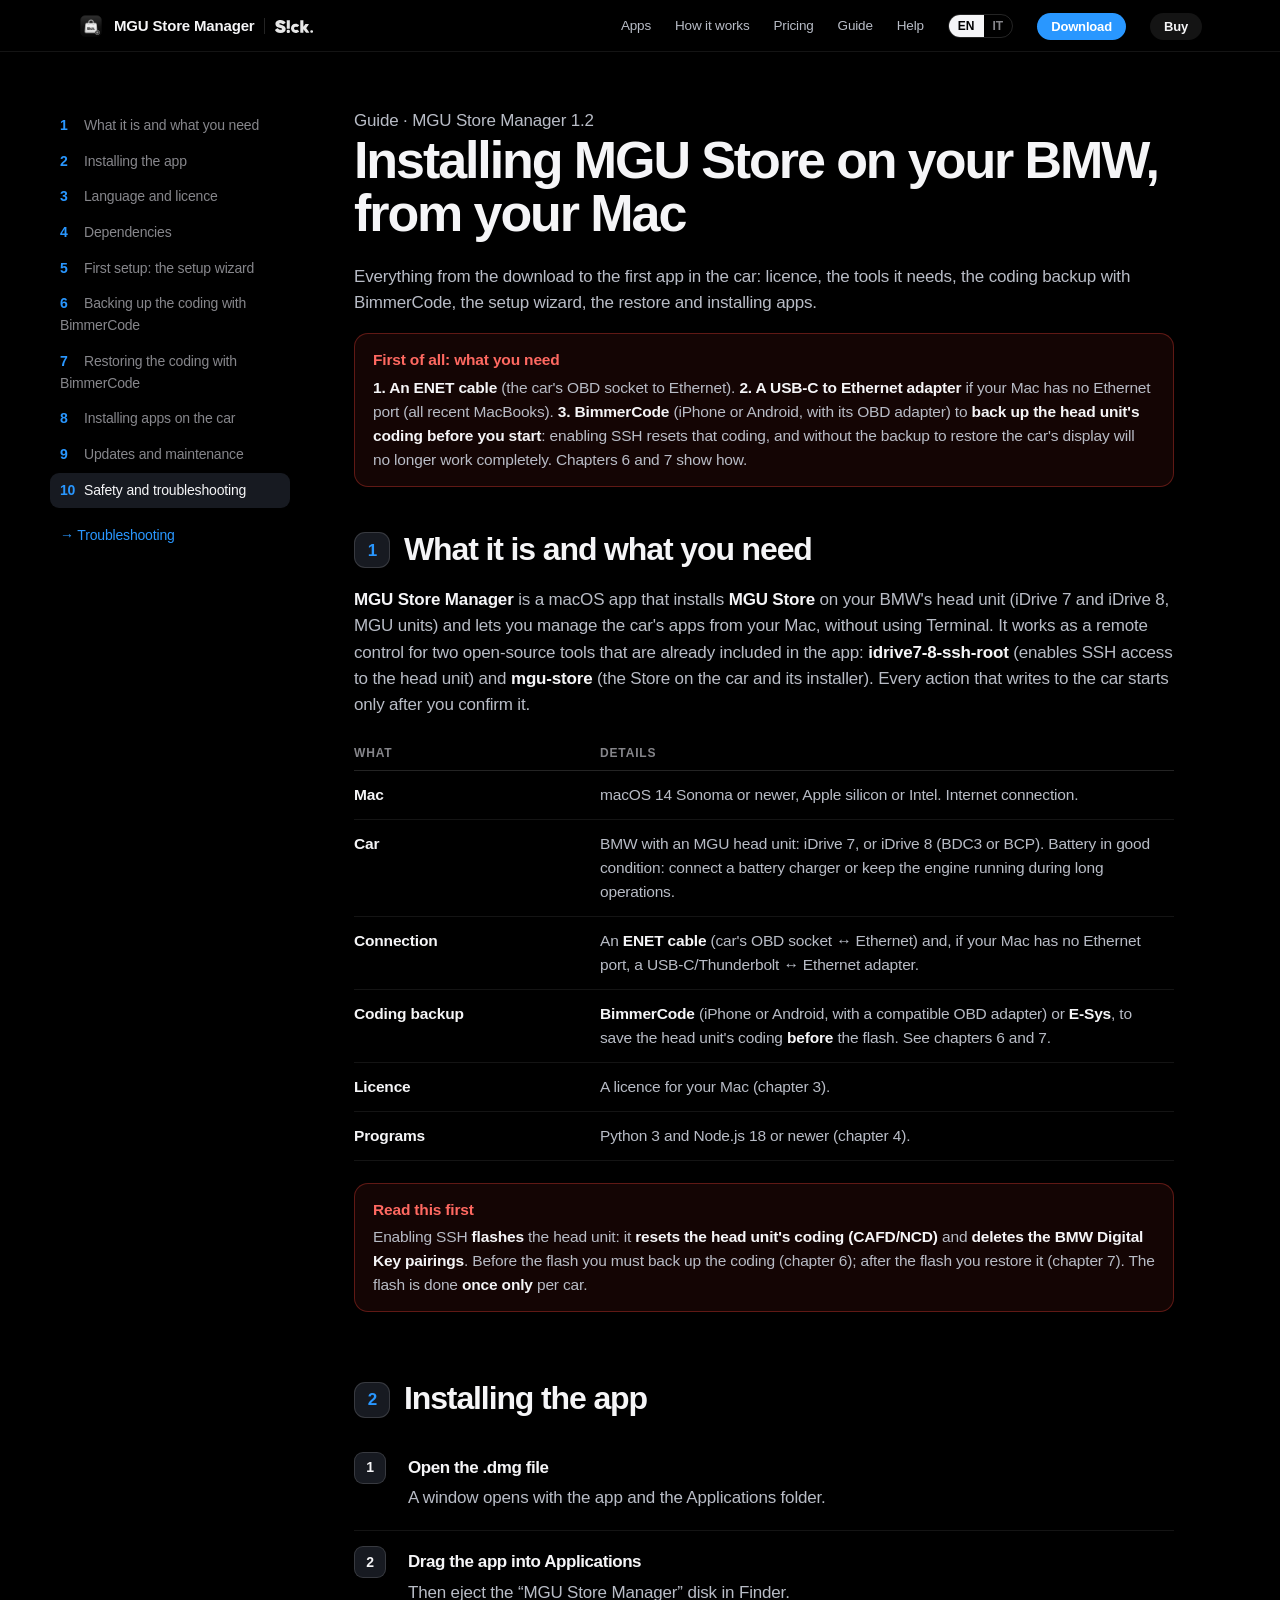
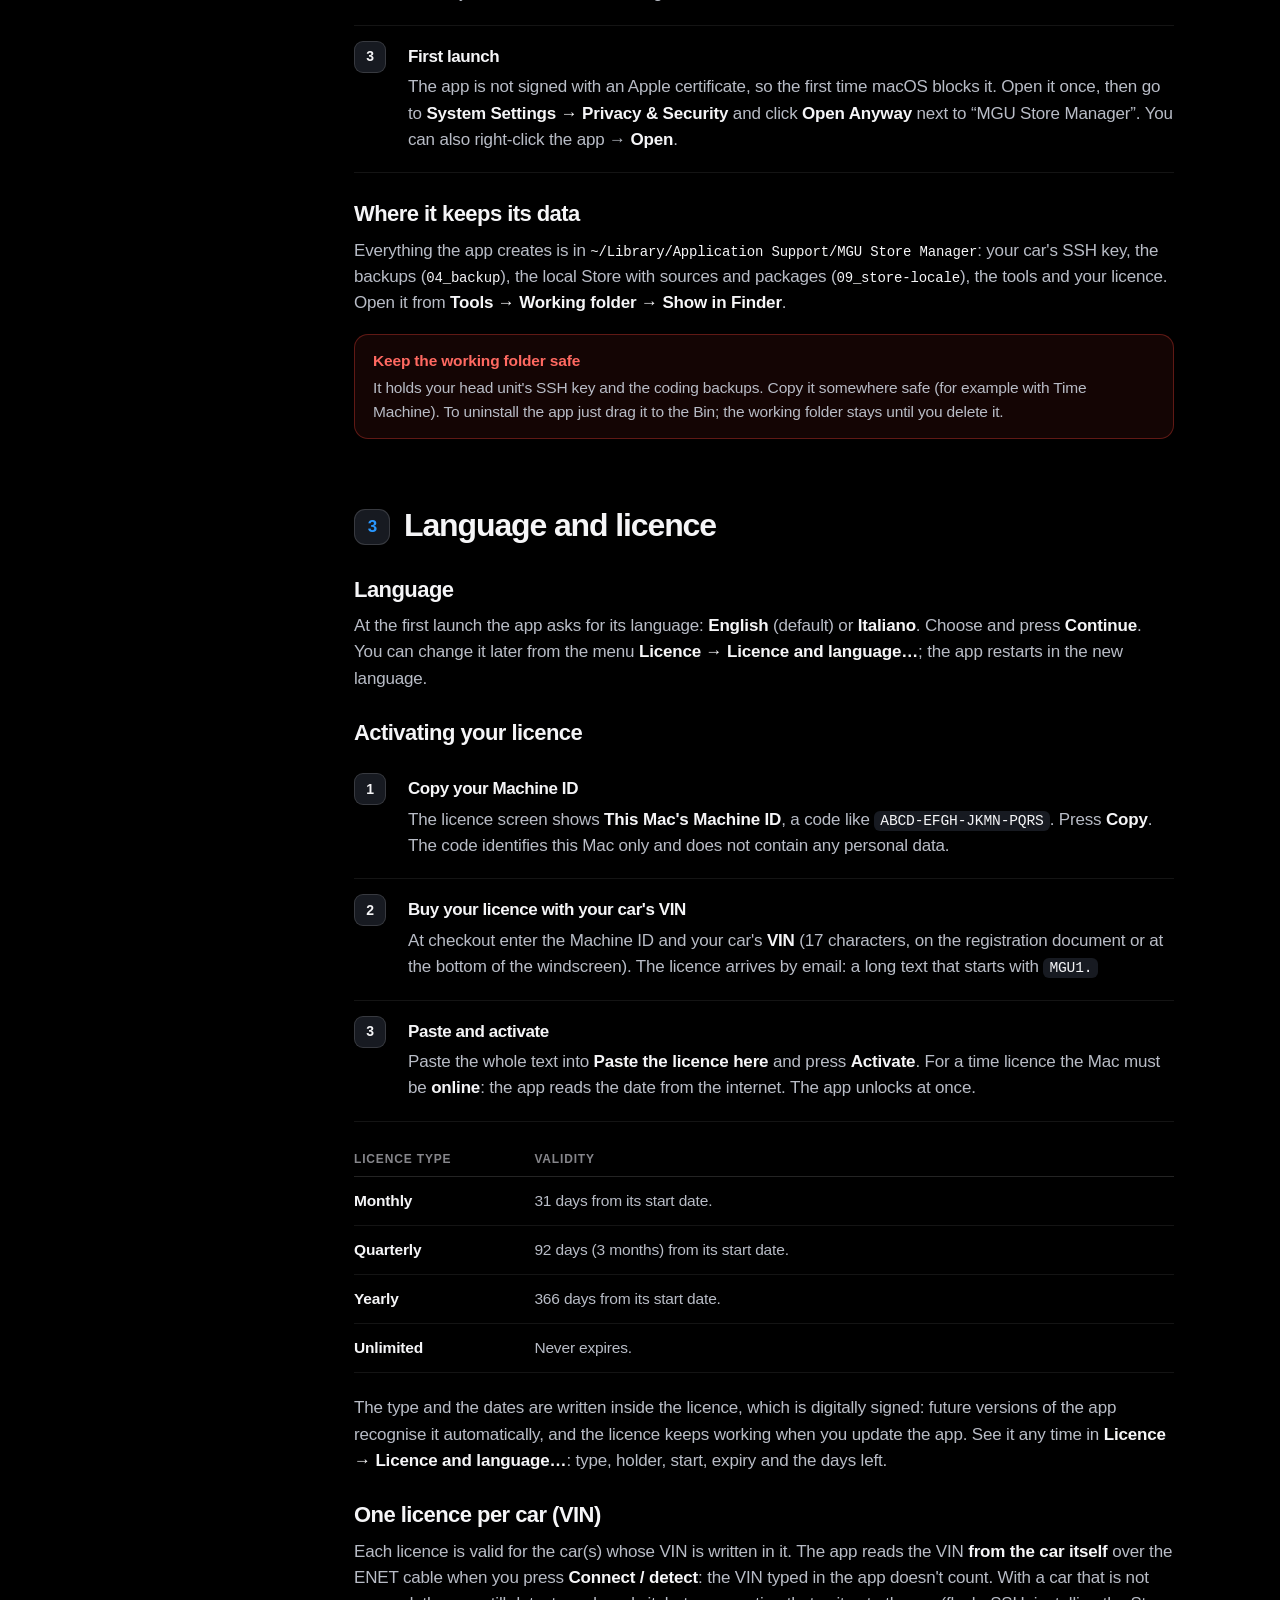
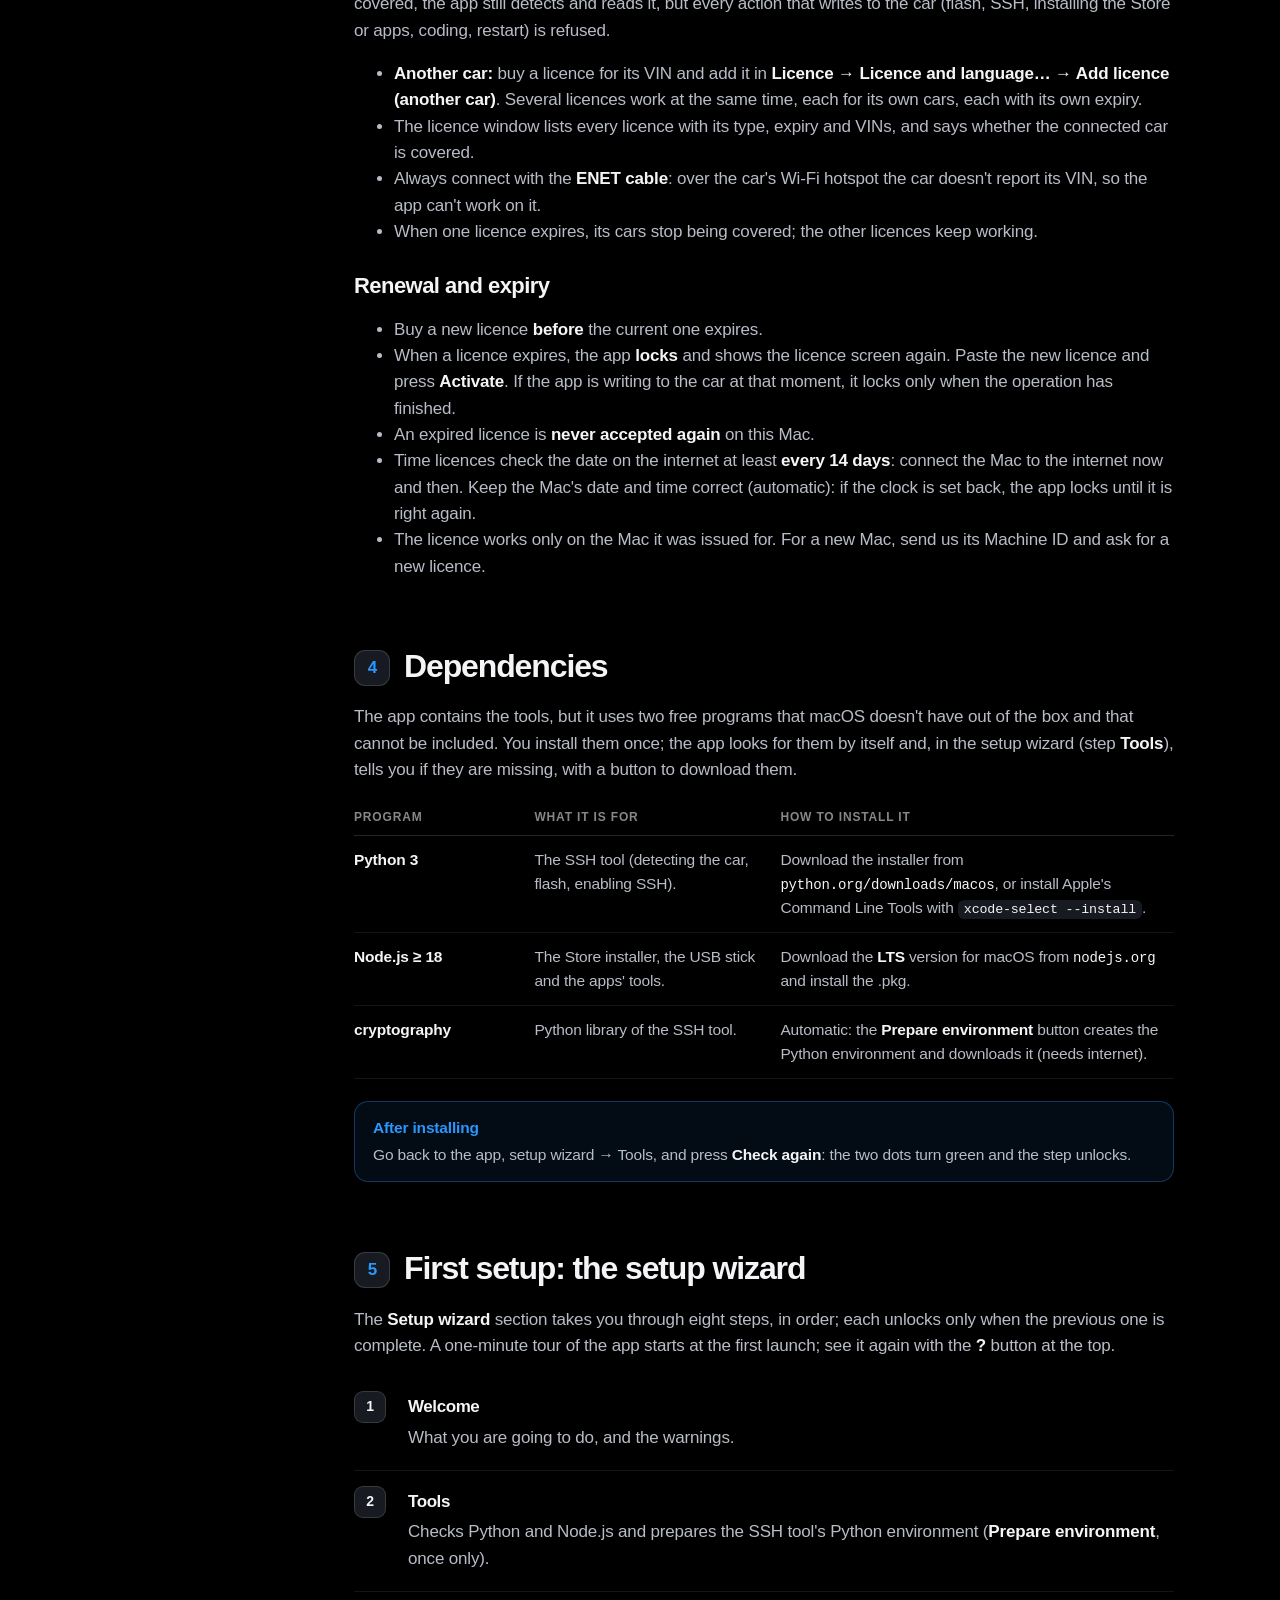
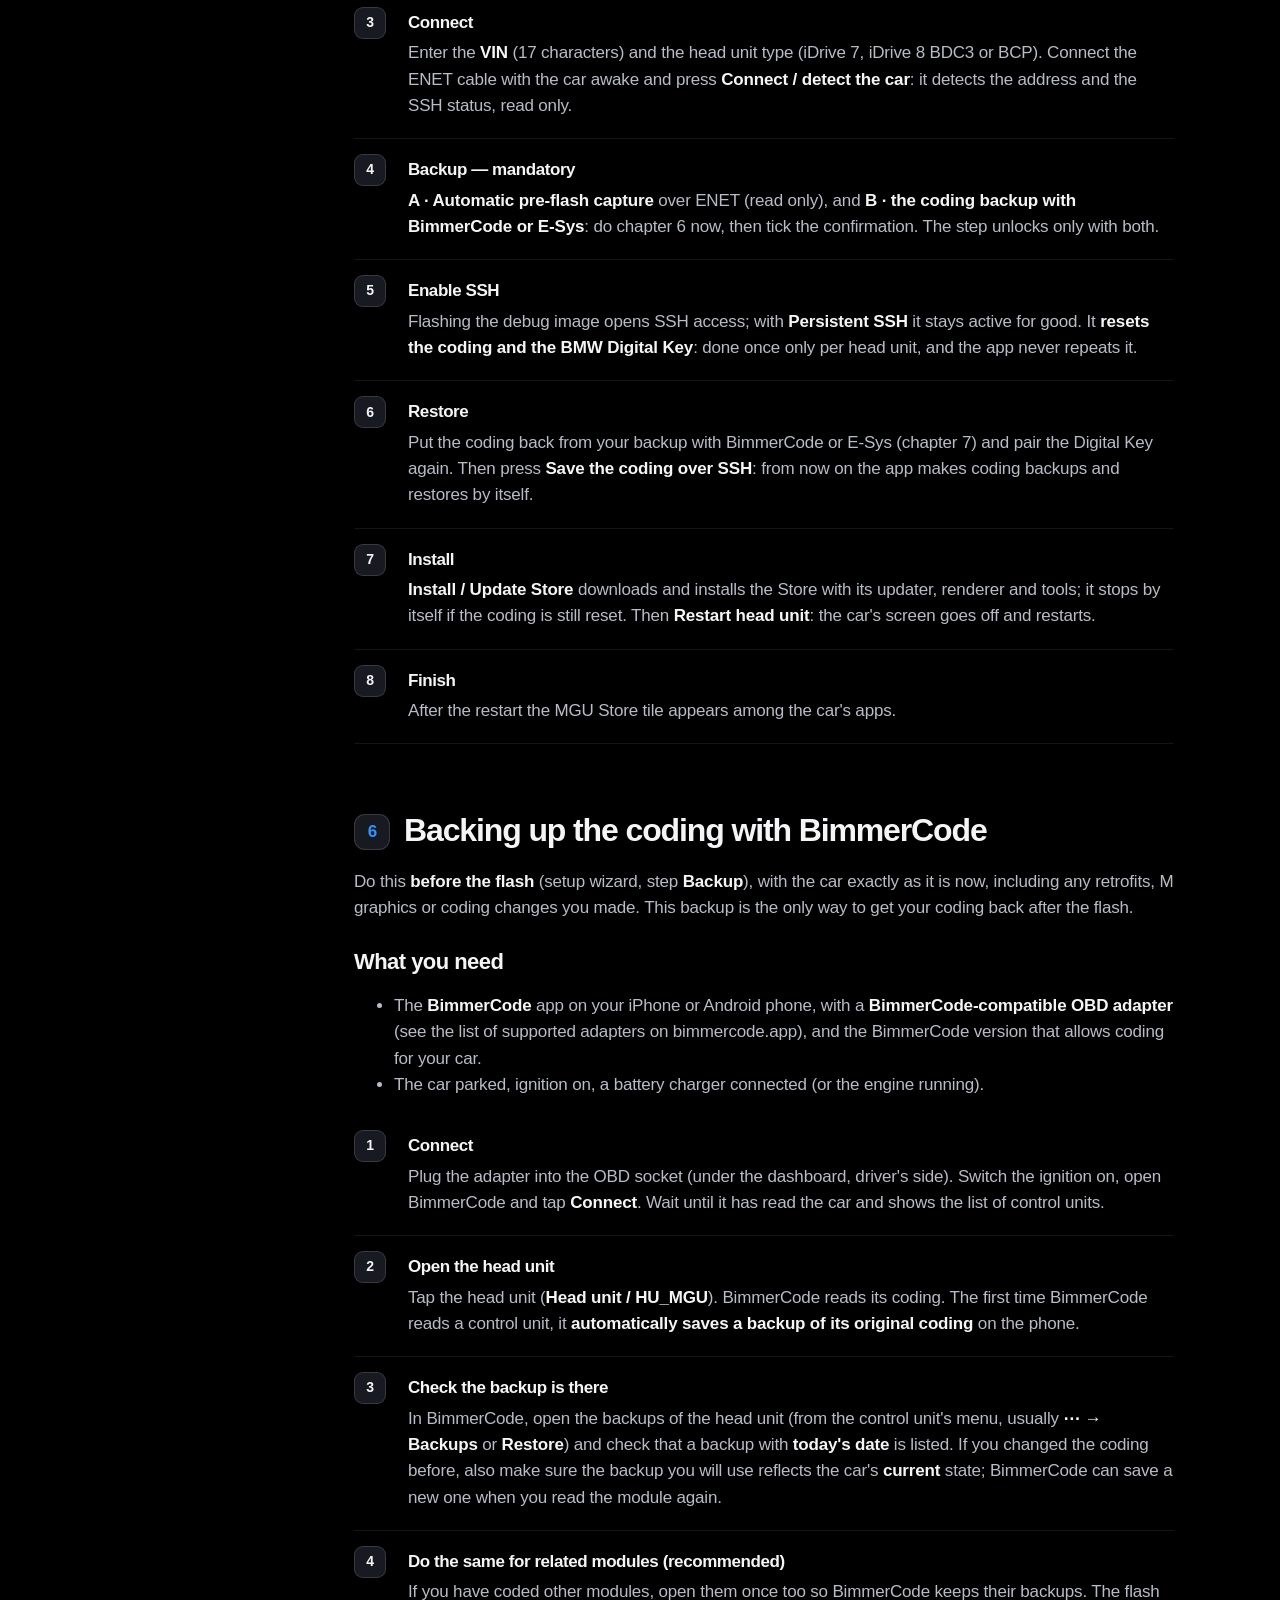
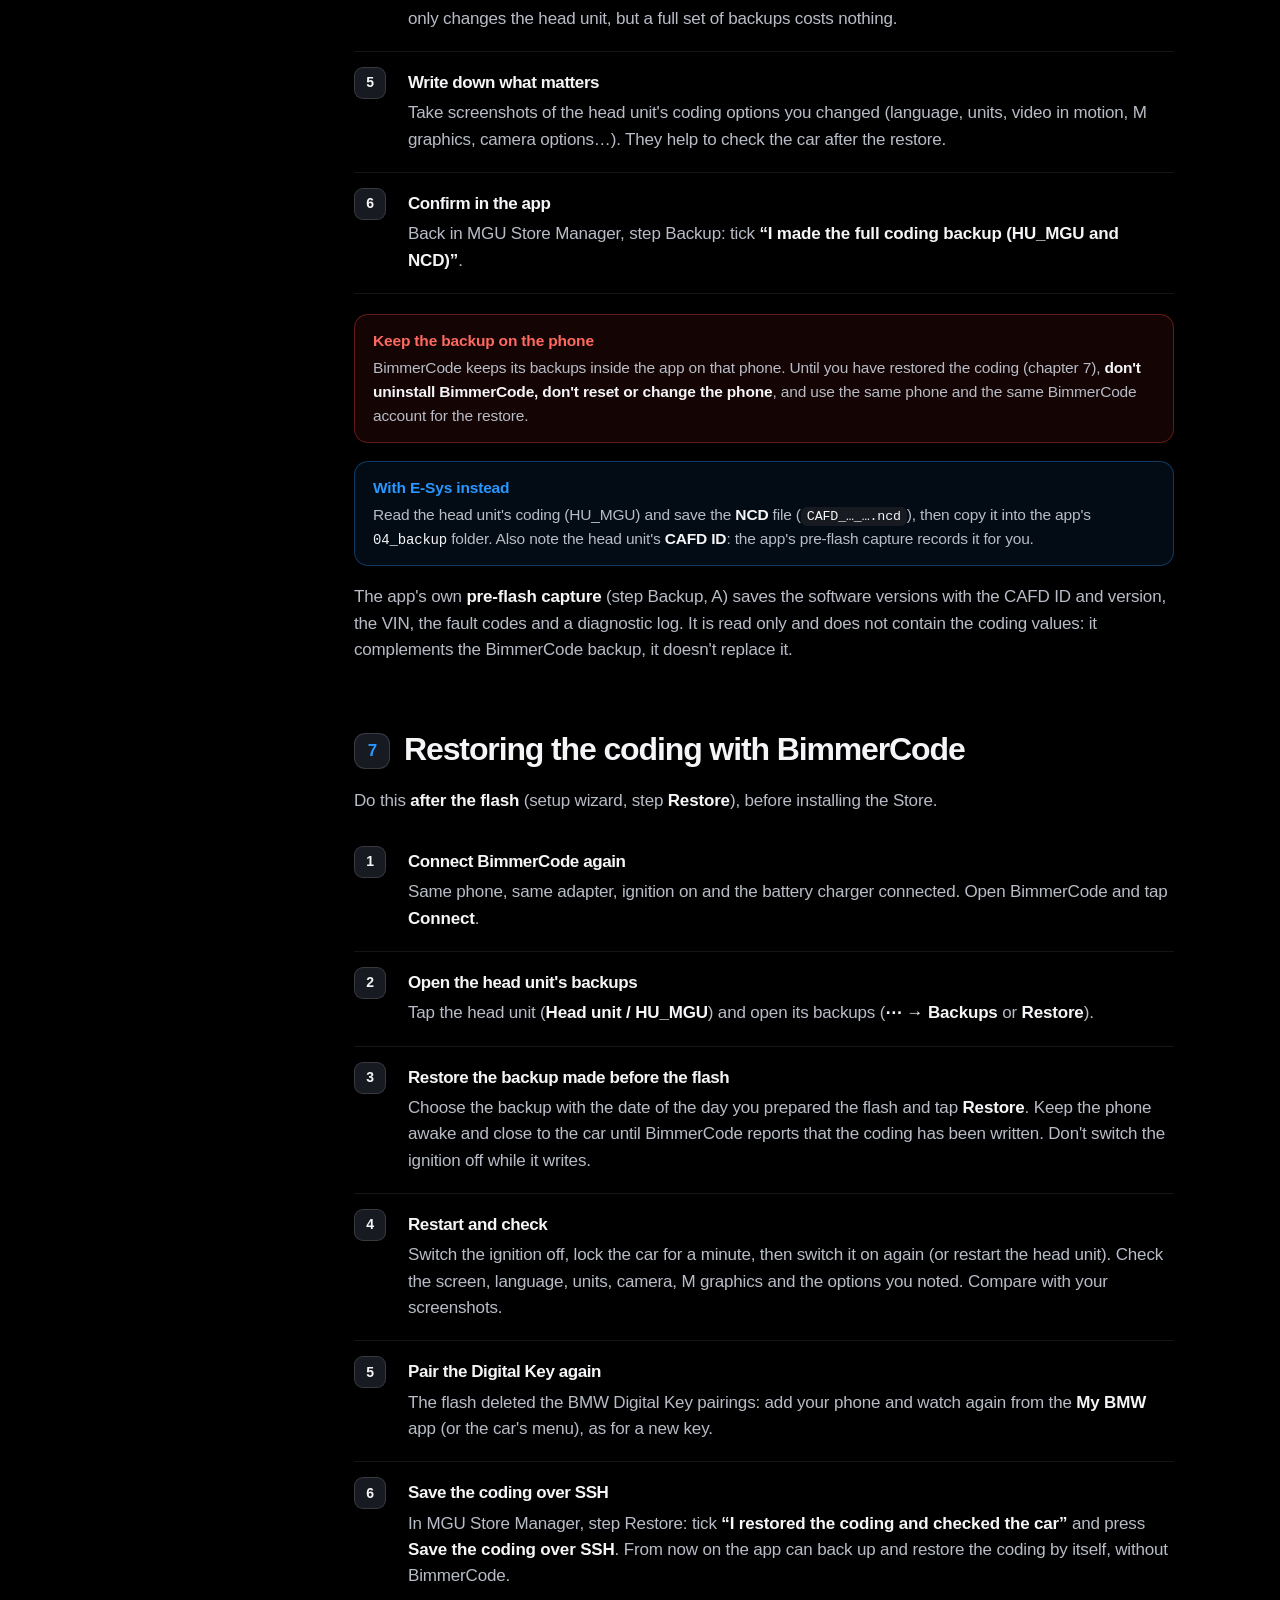
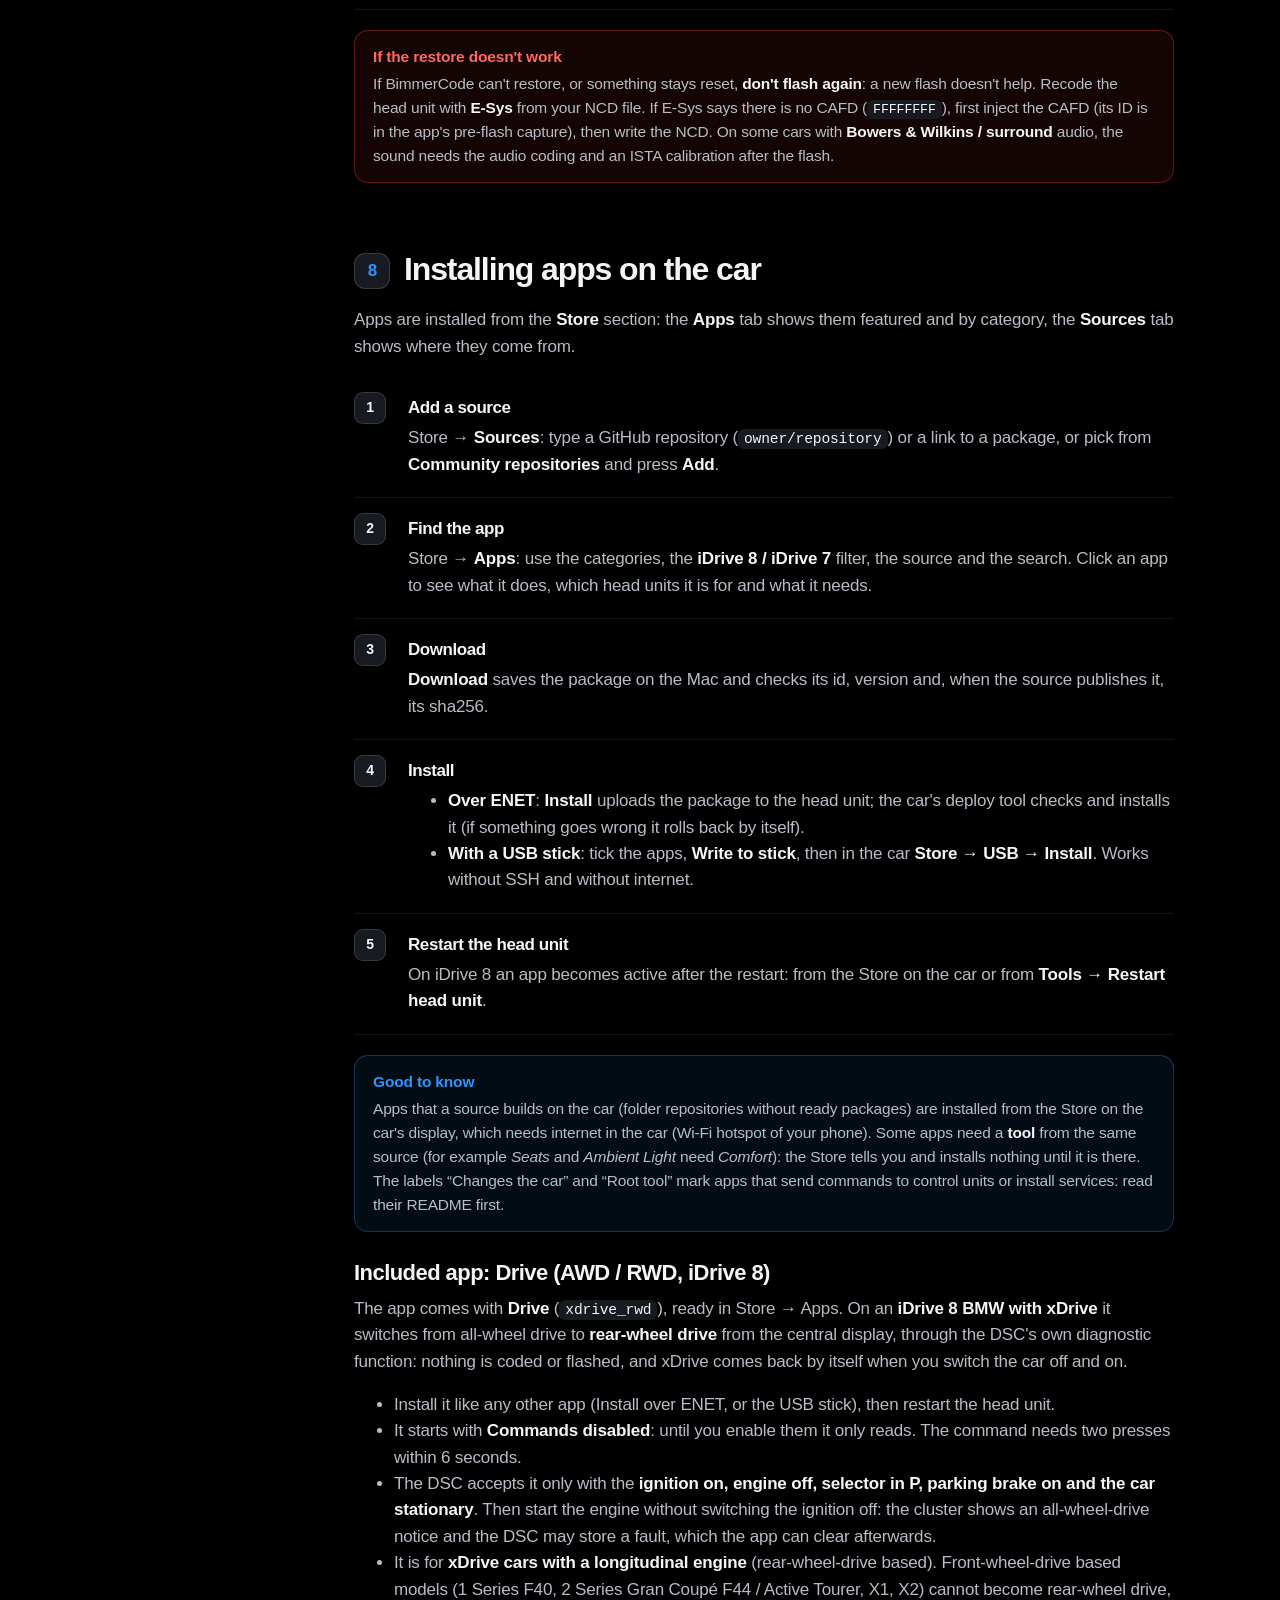
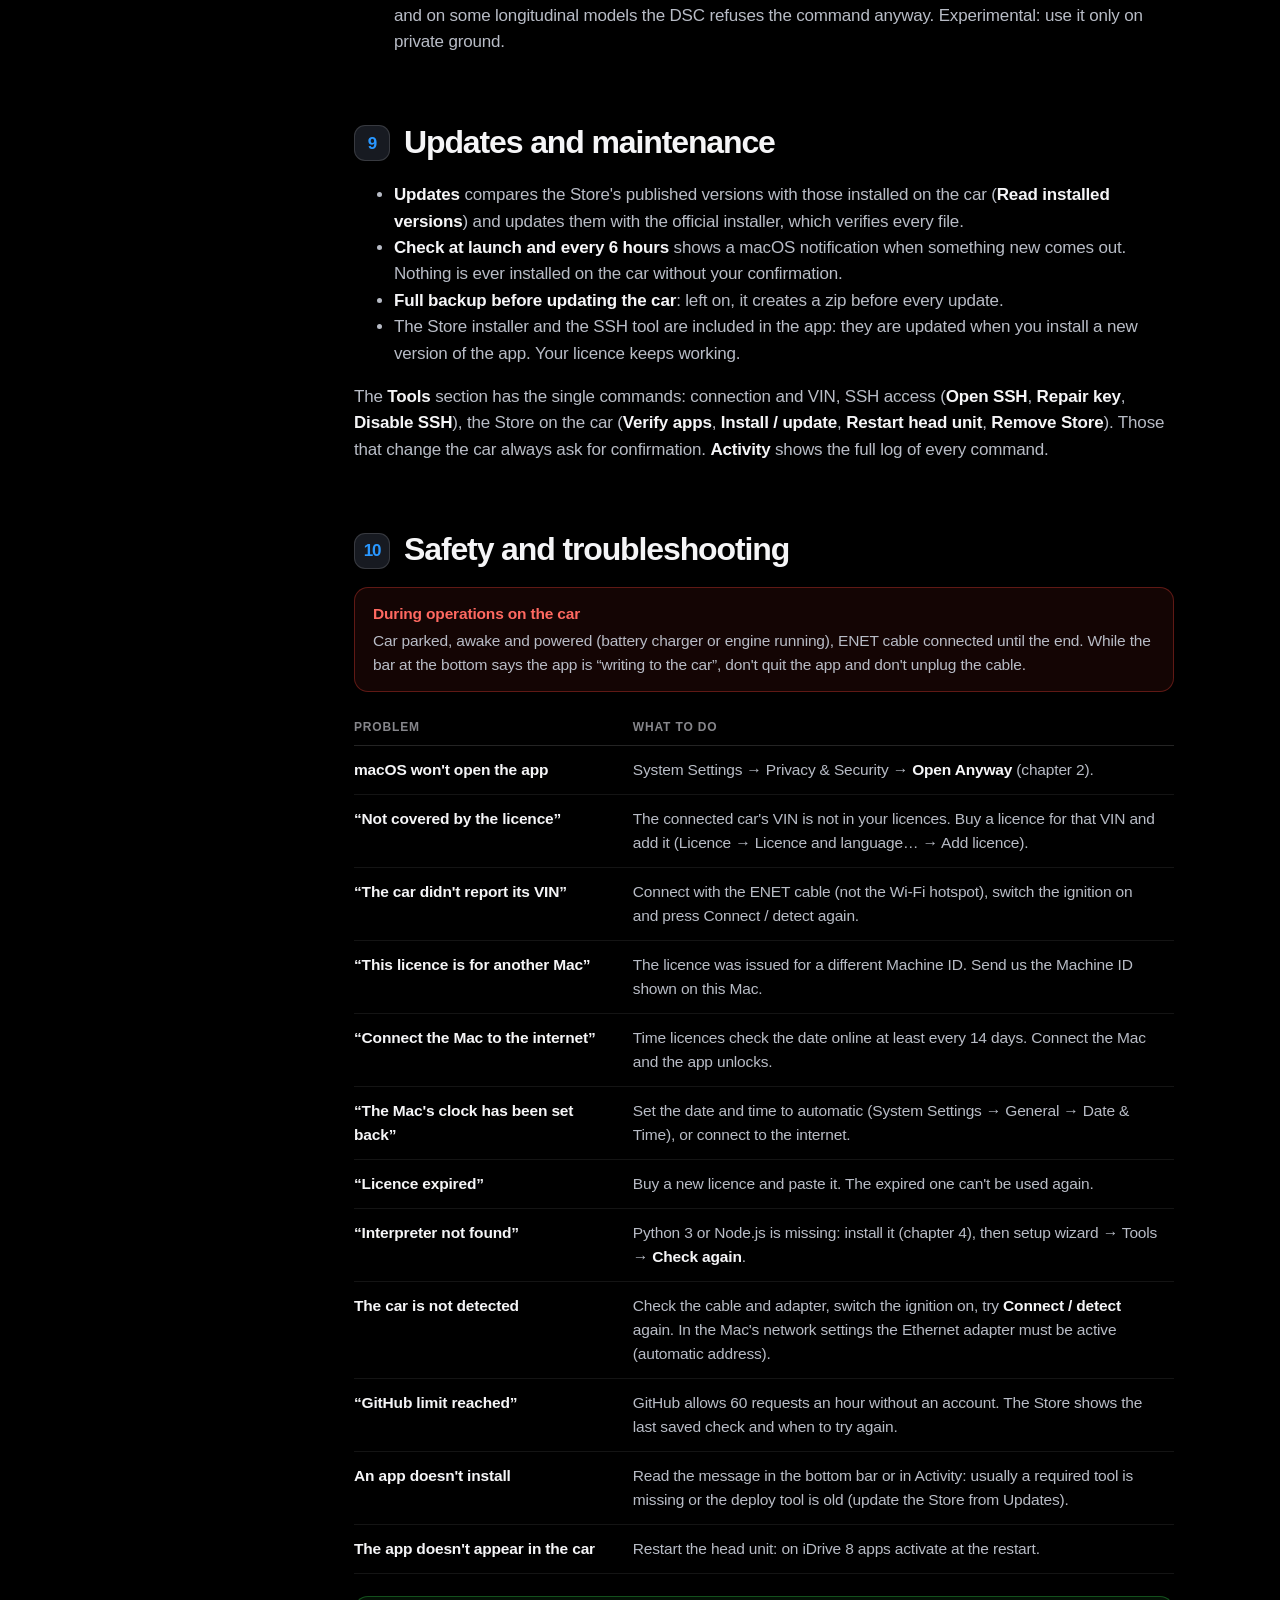
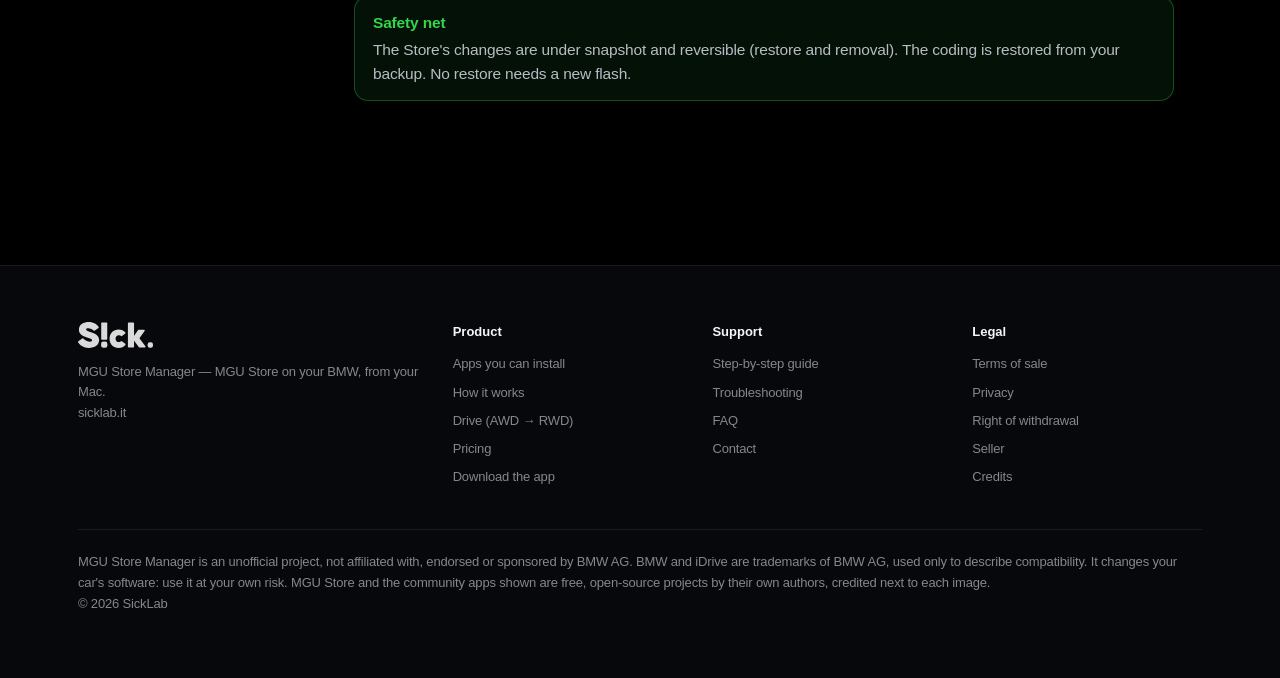
==== commit 5b29ed27: "Version 1.2: guide button on the home page, what you need first, Drive limits Co-Authored-By: Claude" ====
--- a/guide.html
+++ b/guide.html
@@ -12,7 +12,7 @@
 <meta property="og:image" content="https://sicklab.it/assets/img/og.jpg"><meta property="og:type" content="website"><meta property="og:site_name" content="sicklab.it">
 <meta name="twitter:card" content="summary_large_image">
 <link rel="icon" href="assets/img/favicon.png"><link rel="apple-touch-icon" href="assets/img/apple-touch-icon.png">
-<link rel="stylesheet" href="assets/site.css?v=1795530236">
+<link rel="stylesheet" href="assets/site.css?v=1795619213">
 </head>
 <body>
 <header class="nav"><div class="wrap">
@@ -25,7 +25,7 @@
     <a href="guide.html"><span lang="en">Guide</span><span lang="it">Guida</span></a>
     <a href="help.html"><span lang="en">Help</span><span lang="it">Aiuto</span></a>
     <span class="langsw"><button data-set="en">EN</button><button data-set="it">IT</button></span>
-    <a class="btn sm" href="https://drive.google.com/file/d/1ylP1SdAPowxpLHwGkj8nnYrrPrIfiD7O/view?usp=sharing" rel="noopener"><span lang="en">Download</span><span lang="it">Scarica</span></a>
+    <a class="btn sm" href="https://github.com/sicklab-sicklab/sicklab.it/releases/latest/download/MGU-Store-Manager.dmg" rel="noopener"><span lang="en">Download</span><span lang="it">Scarica</span></a>
     <a class="btn sm ghost" href="index.html#pricing"><span lang="en">Buy</span><span lang="it">Acquista</span></a>
   </nav>
 </div></header>
@@ -34,10 +34,10 @@
 <aside><a href="#ch1"><span class="n">1</span><span lang="en">What it is and what you need</span><span lang="it">Cos'è e cosa serve</span></a><a href="#ch2"><span class="n">2</span><span lang="en">Installing the app</span><span lang="it">Installare l'app</span></a><a href="#ch3"><span class="n">3</span><span lang="en">Language and licence</span><span lang="it">Lingua e licenza</span></a><a href="#ch4"><span class="n">4</span><span lang="en">Dependencies</span><span lang="it">Programmi necessari</span></a><a href="#ch5"><span class="n">5</span><span lang="en">First setup: the setup wizard</span><span lang="it">Prima configurazione: la procedura guidata</span></a><a href="#ch6"><span class="n">6</span><span lang="en">Backing up the coding with BimmerCode</span><span lang="it">Backup della codifica con BimmerCode</span></a><a href="#ch7"><span class="n">7</span><span lang="en">Restoring the coding with BimmerCode</span><span lang="it">Ripristino della codifica con BimmerCode</span></a><a href="#ch8"><span class="n">8</span><span lang="en">Installing apps on the car</span><span lang="it">Installare le app sull'auto</span></a><a href="#ch9"><span class="n">9</span><span lang="en">Updates and maintenance</span><span lang="it">Aggiornamenti e manutenzione</span></a><a href="#ch10"><span class="n">10</span><span lang="en">Safety and troubleshooting</span><span lang="it">Sicurezza e problemi</span></a><a href="help.html" style="margin-top:10px;color:var(--blue)"><span lang="en">→ Troubleshooting</span><span lang="it">→ Risoluzione problemi</span></a></aside>
 <article>
   <header>
-    <span class="kicker"><span lang="en">Guide</span><span lang="it">Guida</span> · MGU Store Manager 1.1</span>
+    <span class="kicker"><span lang="en">Guide</span><span lang="it">Guida</span> · MGU Store Manager 1.2</span>
     <h1 style="font-size:clamp(34px,5vw,52px)"><span lang="en">Installing MGU Store on your BMW, from your Mac</span><span lang="it">Installare MGU Store sulla tua BMW, dal tuo Mac</span></h1>
     <p class="lead"><span lang="en">Everything from the download to the first app in the car: licence, the tools it needs, the coding backup with BimmerCode, the setup wizard, the restore and installing apps.</span><span lang="it">Tutto, dal download alla prima app nell'auto: licenza, programmi necessari, backup della codifica con BimmerCode, procedura guidata, ripristino e installazione delle app.</span></p>
-    <div class="note tip"><span class="t"><span lang="en">Read it before you start</span><span lang="it">Leggila prima di iniziare</span></span><span lang="en">Chapters 6 and 7 (coding backup and restore) are the important ones: enabling SSH resets the head unit's coding, and your backup is the only way to get it back.</span><span lang="it">I capitoli 6 e 7 (backup e ripristino della codifica) sono i più importanti: abilitare SSH azzera la codifica dell'unità, e il tuo backup è l'unico modo per riaverla.</span></div>
+    <div class="note warn"><span class="t"><span lang="en">First of all: what you need</span><span lang="it">Prima di tutto: cosa ti serve</span></span><span lang="en"><b>1. An ENET cable</b> (the car's OBD socket to Ethernet). <b>2. A USB-C to Ethernet adapter</b> if your Mac has no Ethernet port (all recent MacBooks). <b>3. BimmerCode</b> (iPhone or Android, with its OBD adapter) to <b>back up the head unit's coding before you start</b>: enabling SSH resets that coding, and without the backup to restore the car's display will no longer work completely. Chapters 6 and 7 show how.</span><span lang="it"><b>1. Un cavo ENET</b> (dalla presa OBD dell'auto a Ethernet). <b>2. Un adattatore USB-C → Ethernet</b> se il tuo Mac non ha la porta Ethernet (tutti i MacBook recenti). <b>3. BimmerCode</b> (iPhone o Android, con il suo adattatore OBD) per <b>fare il backup della codifica dell'unità centrale prima di iniziare</b>: abilitare SSH azzera quella codifica, e senza il backup da ripristinare il display dell'auto non funzionerà più completamente. I capitoli 6 e 7 spiegano come.</span></div>
   </header>
 <section id="ch1"><div lang="en"><h2><span class="n">1</span>What it is and what you need</h2>
   <p><b>MGU Store Manager</b> is a macOS app that installs <b>MGU Store</b> on your BMW's head unit (iDrive 7 and iDrive 8, MGU units) and lets you manage the car's apps from your Mac, without using Terminal. It works as a remote control for two open-source tools that are already included in the app: <b>idrive7-8-ssh-root</b> (enables SSH access to the head unit) and <b>mgu-store</b> (the Store on the car and its installer). Every action that writes to the car starts only after you confirm it.</p>
@@ -257,7 +257,7 @@
     <li>Install it like any other app (Install over ENET, or the USB stick), then restart the head unit.</li>
     <li>It starts with <b>Commands disabled</b>: until you enable them it only reads. The command needs two presses within 6 seconds.</li>
     <li>The DSC accepts it only with the <b>ignition on, engine off, selector in P, parking brake on and the car stationary</b>. Then start the engine without switching the ignition off: the cluster shows an all-wheel-drive notice and the DSC may store a fault, which the app can clear afterwards.</li>
-    <li>It is for <b>xDrive cars with a longitudinal engine</b> (rear-wheel-drive based). Front-wheel-drive based models (1 Series F40, 2 Series Gran Coupé F44 / Active Tourer, X1, X2) cannot become rear-wheel drive. Experimental: use it only on private ground.</li>
+    <li>It is for <b>xDrive cars with a longitudinal engine</b> (rear-wheel-drive based). Front-wheel-drive based models (1 Series F40, 2 Series Gran Coupé F44 / Active Tourer, X1, X2) cannot become rear-wheel drive, and on some longitudinal models the DSC refuses the command anyway. Experimental: use it only on private ground.</li>
   </ul></div><div lang="it"><h2><span class="n">8</span>Installare le app sull'auto</h2>
   <p>Le app si installano dalla sezione <b>Store</b>: la scheda <b>App</b> le mostra in evidenza e per categoria, la scheda <b>Fonti</b> mostra da dove arrivano.</p>
   <div class="steps">
@@ -275,7 +275,7 @@
     <li>Installala come ogni altra app (Installa via ENET, o la chiavetta USB), poi riavvia l'unità.</li>
     <li>Parte con i <b>Comandi disabilitati</b>: finché non li abiliti legge soltanto. Il comando richiede due tocchi entro 6 secondi.</li>
     <li>Il DSC lo accetta solo con <b>quadro acceso, motore spento, leva in P, freno di stazionamento inserito e auto ferma</b>. Poi accendi il motore senza spegnere il quadro: il quadro strumenti mostra un avviso della trazione integrale e il DSC può memorizzare un errore, che l'app può cancellare dopo.</li>
-    <li>È per le <b>auto xDrive a motore longitudinale</b> (a trazione posteriore di base). I modelli a trazione anteriore di base (Serie 1 F40, Serie 2 Gran Coupé F44 / Active Tourer, X1, X2) non possono diventare a trazione posteriore. Sperimentale: usala solo in aree private.</li>
+    <li>È per le <b>auto xDrive a motore longitudinale</b> (a trazione posteriore di base). I modelli a trazione anteriore di base (Serie 1 F40, Serie 2 Gran Coupé F44 / Active Tourer, X1, X2) non possono diventare a trazione posteriore, e su alcuni modelli a motore longitudinale il DSC rifiuta comunque il comando. Sperimentale: usala solo in aree private.</li>
   </ul></div></section>
 <section id="ch9"><div lang="en"><h2><span class="n">9</span>Updates and maintenance</h2>
   <ul>
@@ -337,12 +337,12 @@
       <img class="sk" src="assets/img/sick.svg" alt="S!ck.">
       <p><span lang="en">MGU Store Manager — MGU Store on your BMW, from your Mac.</span><span lang="it">MGU Store Manager — MGU Store sulla tua BMW, dal tuo Mac.</span><br>sicklab.it</p>
     </div>
-    <div><h4><span lang="en">Product</span><span lang="it">Prodotto</span></h4><a href="index.html#apps"><span lang="en">Apps you can install</span><span lang="it">App che puoi installare</span></a><a href="index.html#how"><span lang="en">How it works</span><span lang="it">Come funziona</span></a><a href="index.html#drive">Drive (AWD → RWD)</a><a href="index.html#pricing"><span lang="en">Pricing</span><span lang="it">Prezzi</span></a><a href="https://drive.google.com/file/d/1ylP1SdAPowxpLHwGkj8nnYrrPrIfiD7O/view?usp=sharing" rel="noopener"><span lang="en">Download the app</span><span lang="it">Scarica l'app</span></a></div>
+    <div><h4><span lang="en">Product</span><span lang="it">Prodotto</span></h4><a href="index.html#apps"><span lang="en">Apps you can install</span><span lang="it">App che puoi installare</span></a><a href="index.html#how"><span lang="en">How it works</span><span lang="it">Come funziona</span></a><a href="index.html#drive">Drive (AWD → RWD)</a><a href="index.html#pricing"><span lang="en">Pricing</span><span lang="it">Prezzi</span></a><a href="https://github.com/sicklab-sicklab/sicklab.it/releases/latest/download/MGU-Store-Manager.dmg" rel="noopener"><span lang="en">Download the app</span><span lang="it">Scarica l'app</span></a></div>
     <div><h4><span lang="en">Support</span><span lang="it">Supporto</span></h4><a href="guide.html"><span lang="en">Step-by-step guide</span><span lang="it">Guida passo passo</span></a><a href="help.html"><span lang="en">Troubleshooting</span><span lang="it">Risoluzione problemi</span></a><a href="index.html#faq">FAQ</a><a href="mailto:info@sicklab.it"><span lang="en">Contact</span><span lang="it">Contatti</span></a></div>
     <div><h4><span lang="en">Legal</span><span lang="it">Note legali</span></h4><a href="legal.html#terms"><span lang="en">Terms of sale</span><span lang="it">Condizioni di vendita</span></a><a href="legal.html#privacy">Privacy</a><a href="legal.html#withdrawal"><span lang="en">Right of withdrawal</span><span lang="it">Diritto di recesso</span></a><a href="legal.html#seller"><span lang="en">Seller</span><span lang="it">Venditore</span></a><a href="legal.html#credits"><span lang="en">Credits</span><span lang="it">Crediti</span></a></div>
   </div>
   <div class="legal"><span lang="en">MGU Store Manager is an unofficial project, not affiliated with, endorsed or sponsored by BMW AG. BMW and iDrive are trademarks of BMW AG, used only to describe compatibility. It changes your car's software: use it at your own risk. MGU Store and the community apps shown are free, open-source projects by their own authors, credited next to each image.</span><span lang="it">MGU Store Manager è un progetto non ufficiale, non affiliato, approvato o sponsorizzato da BMW AG. BMW e iDrive sono marchi di BMW AG, citati solo per indicare la compatibilità. Modifica il software della tua auto: lo usi a tuo rischio. MGU Store e le app della community mostrate sono progetti gratuiti e open source dei loro autori, citati accanto a ogni immagine.</span><br>© 2026 SickLab</div>
 </div></footer>
-<script src="assets/site.js?v=1795530236"></script>
+<script src="assets/site.js?v=1795619213"></script>
 </body>
 </html>
--- a/assets/site.css
+++ b/assets/site.css
@@ -97,16 +97,9 @@
 .big-statement .w.lit { color: var(--ink); }
 
 /* video */
-.film { position: relative; border-radius: 26px; overflow: hidden; background: #000; aspect-ratio: 16 / 9; cursor: pointer;
+.film { position: relative; border-radius: 26px; overflow: hidden; background: #000; aspect-ratio: 16 / 9;
   box-shadow: 0 50px 140px rgba(0,0,0,0.85), 0 0 0 1px var(--line2); }
-.film video { width: 100%; height: 100%; object-fit: cover; }
-.film .play { position: absolute; inset: 0; display: flex; flex-direction: column; align-items: center; justify-content: center; gap: 18px;
-  background: radial-gradient(circle at center, rgba(0,0,0,0.1), rgba(0,0,0,0.55)); transition: opacity 0.4s; color: #fff; font-weight: 600; }
-.film .play .ring { width: 96px; height: 96px; border-radius: 50%; background: rgba(255,255,255,0.16); backdrop-filter: blur(16px); -webkit-backdrop-filter: blur(16px);
-  display: flex; align-items: center; justify-content: center; border: 1px solid rgba(255,255,255,0.3); transition: transform 0.3s var(--ease), background 0.3s; }
-.film:hover .ring { transform: scale(1.08); background: rgba(255,255,255,0.24); }
-.film .ring svg { width: 34px; height: 34px; fill: #fff; margin-left: 5px; }
-.film.playing .play { opacity: 0; pointer-events: none; }
+.film video { width: 100%; height: 100%; object-fit: contain; background: #000; }
 
 /* tema dal vivo */
 .tester .screen { position: relative; aspect-ratio: 8 / 3; border-radius: 26px; overflow: hidden; background: #000;
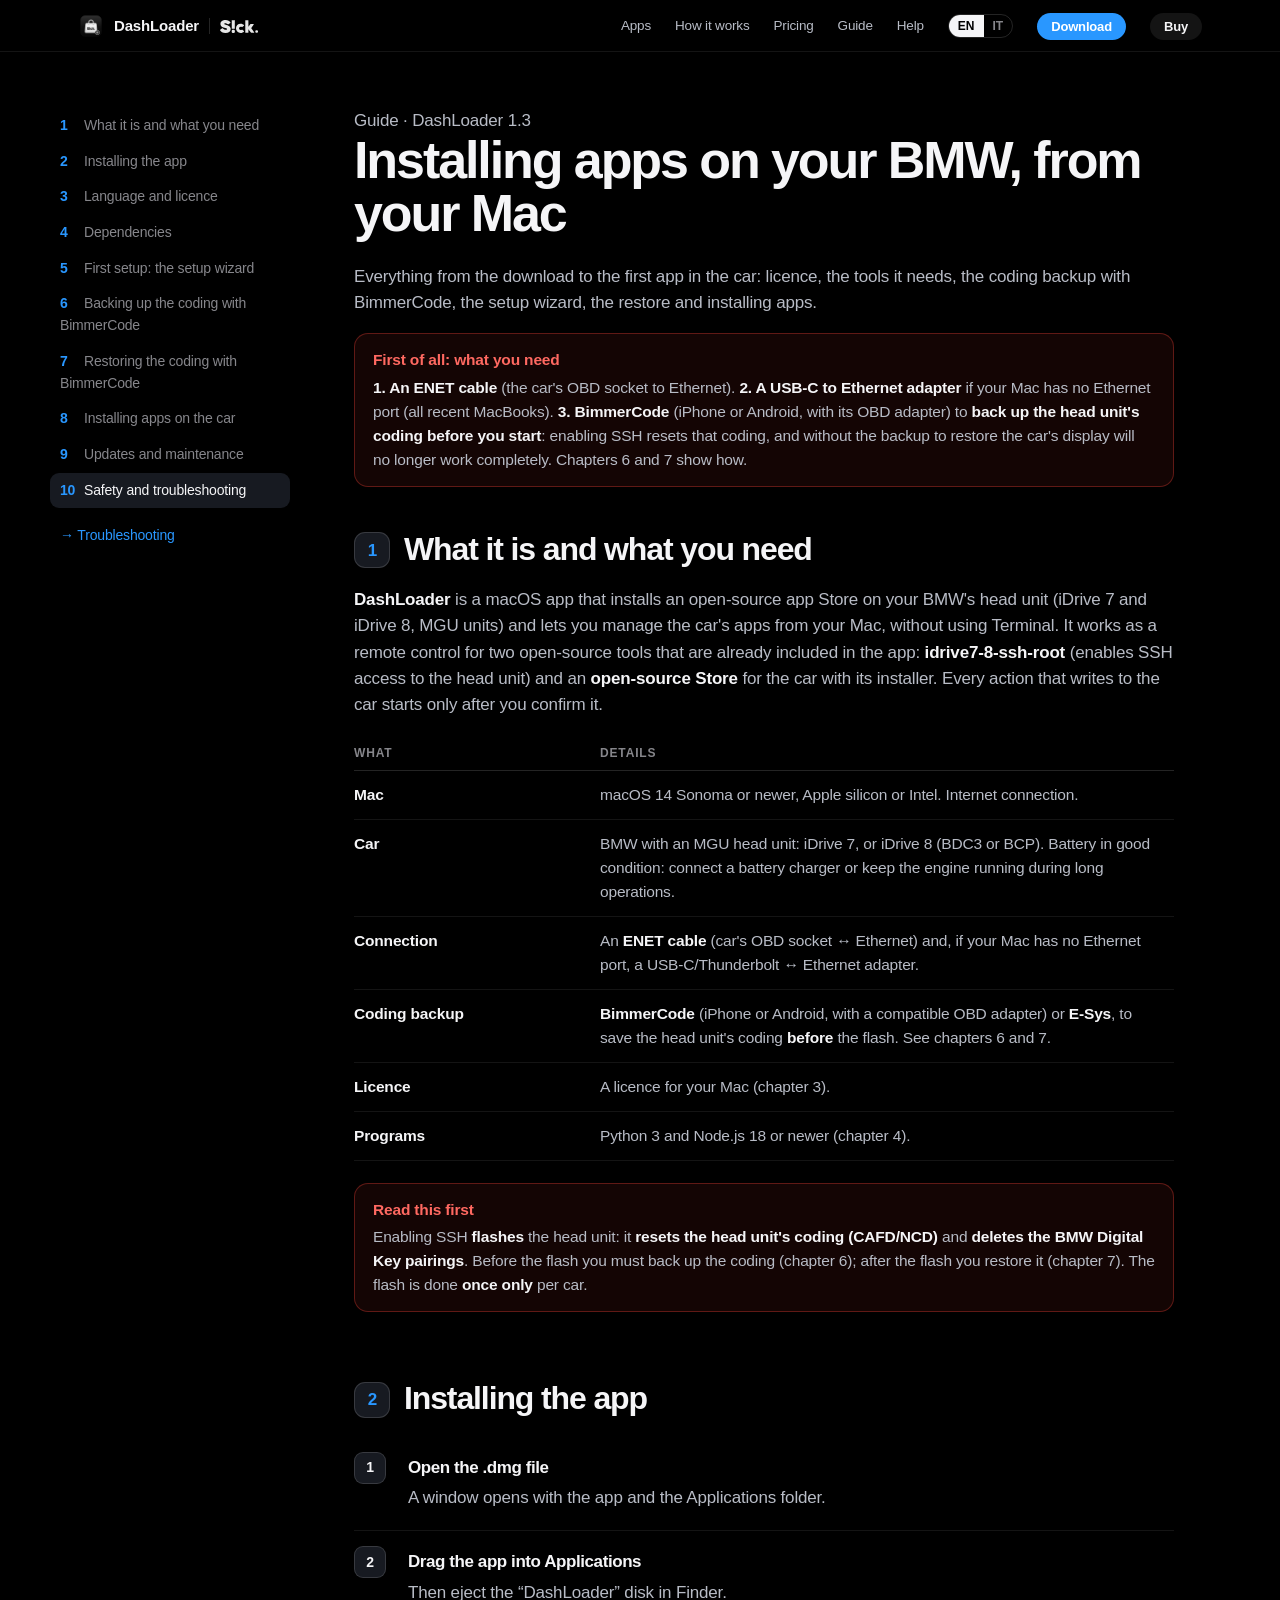
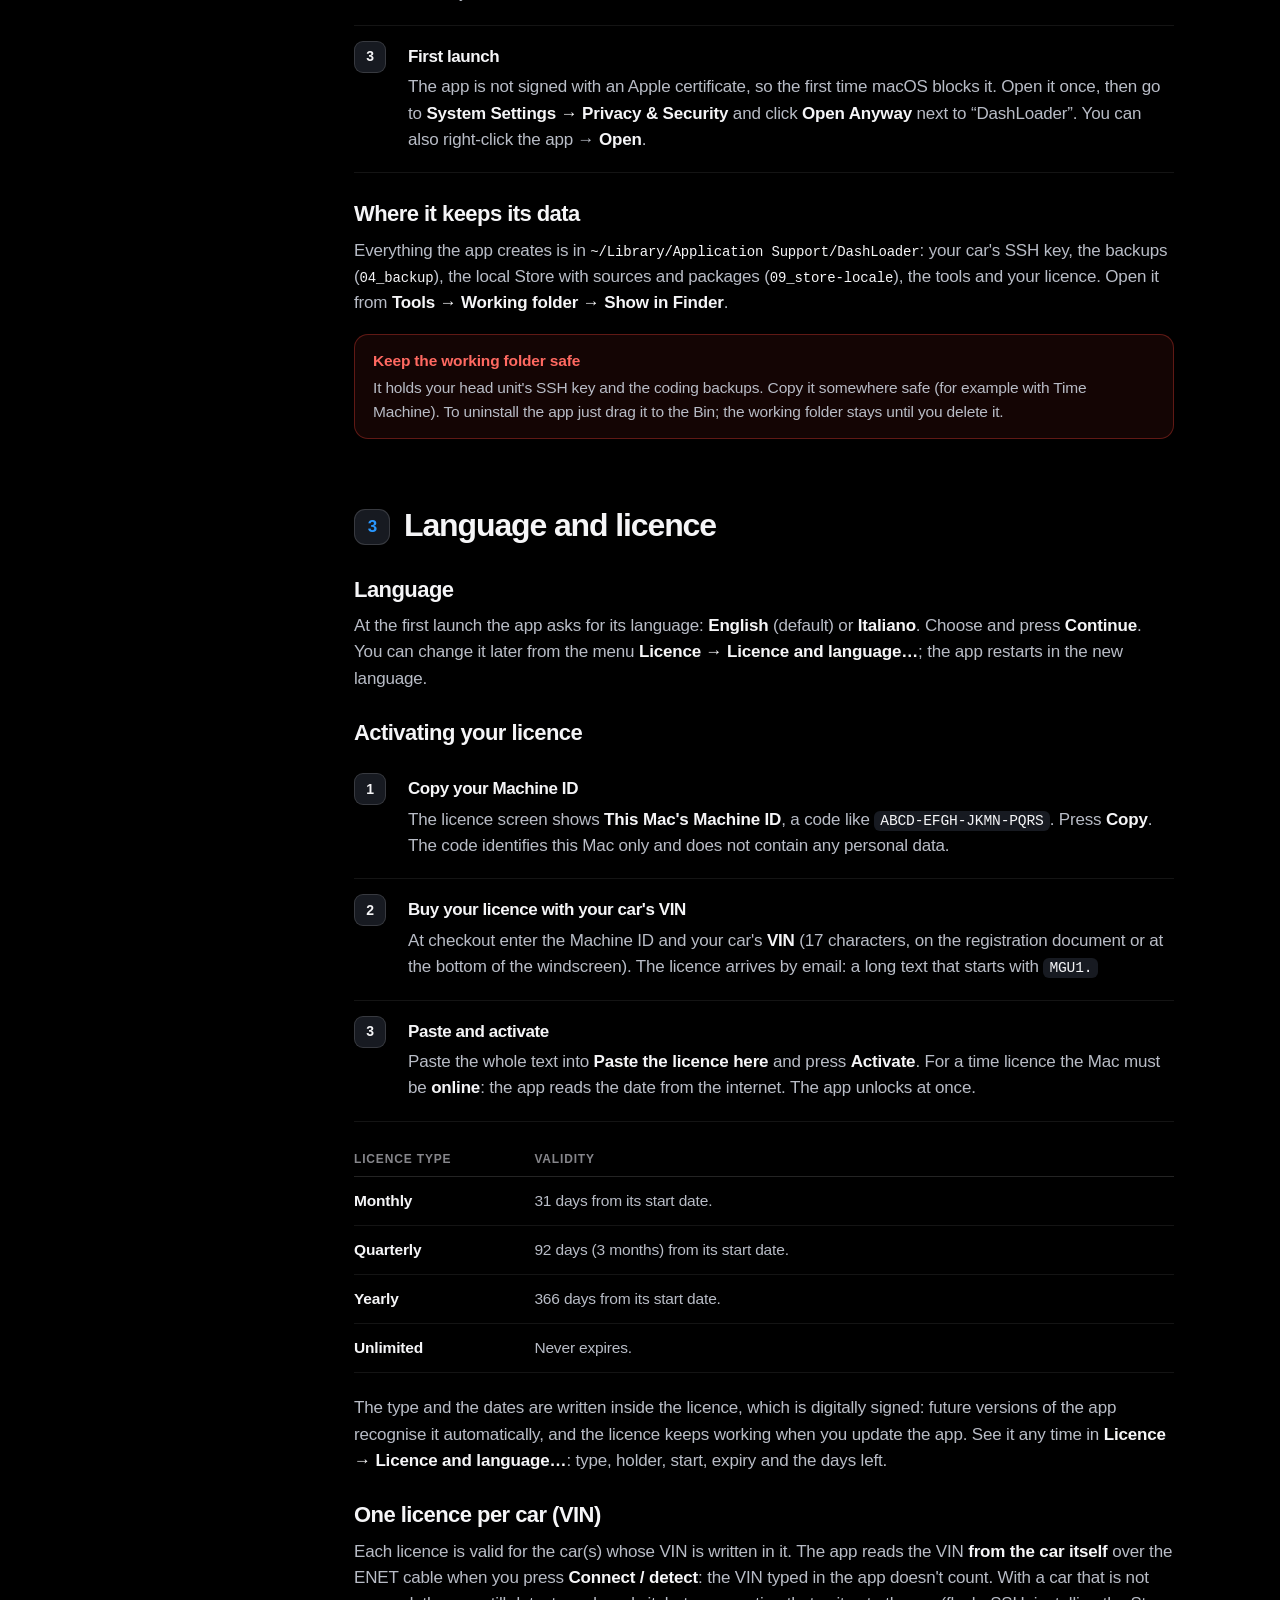
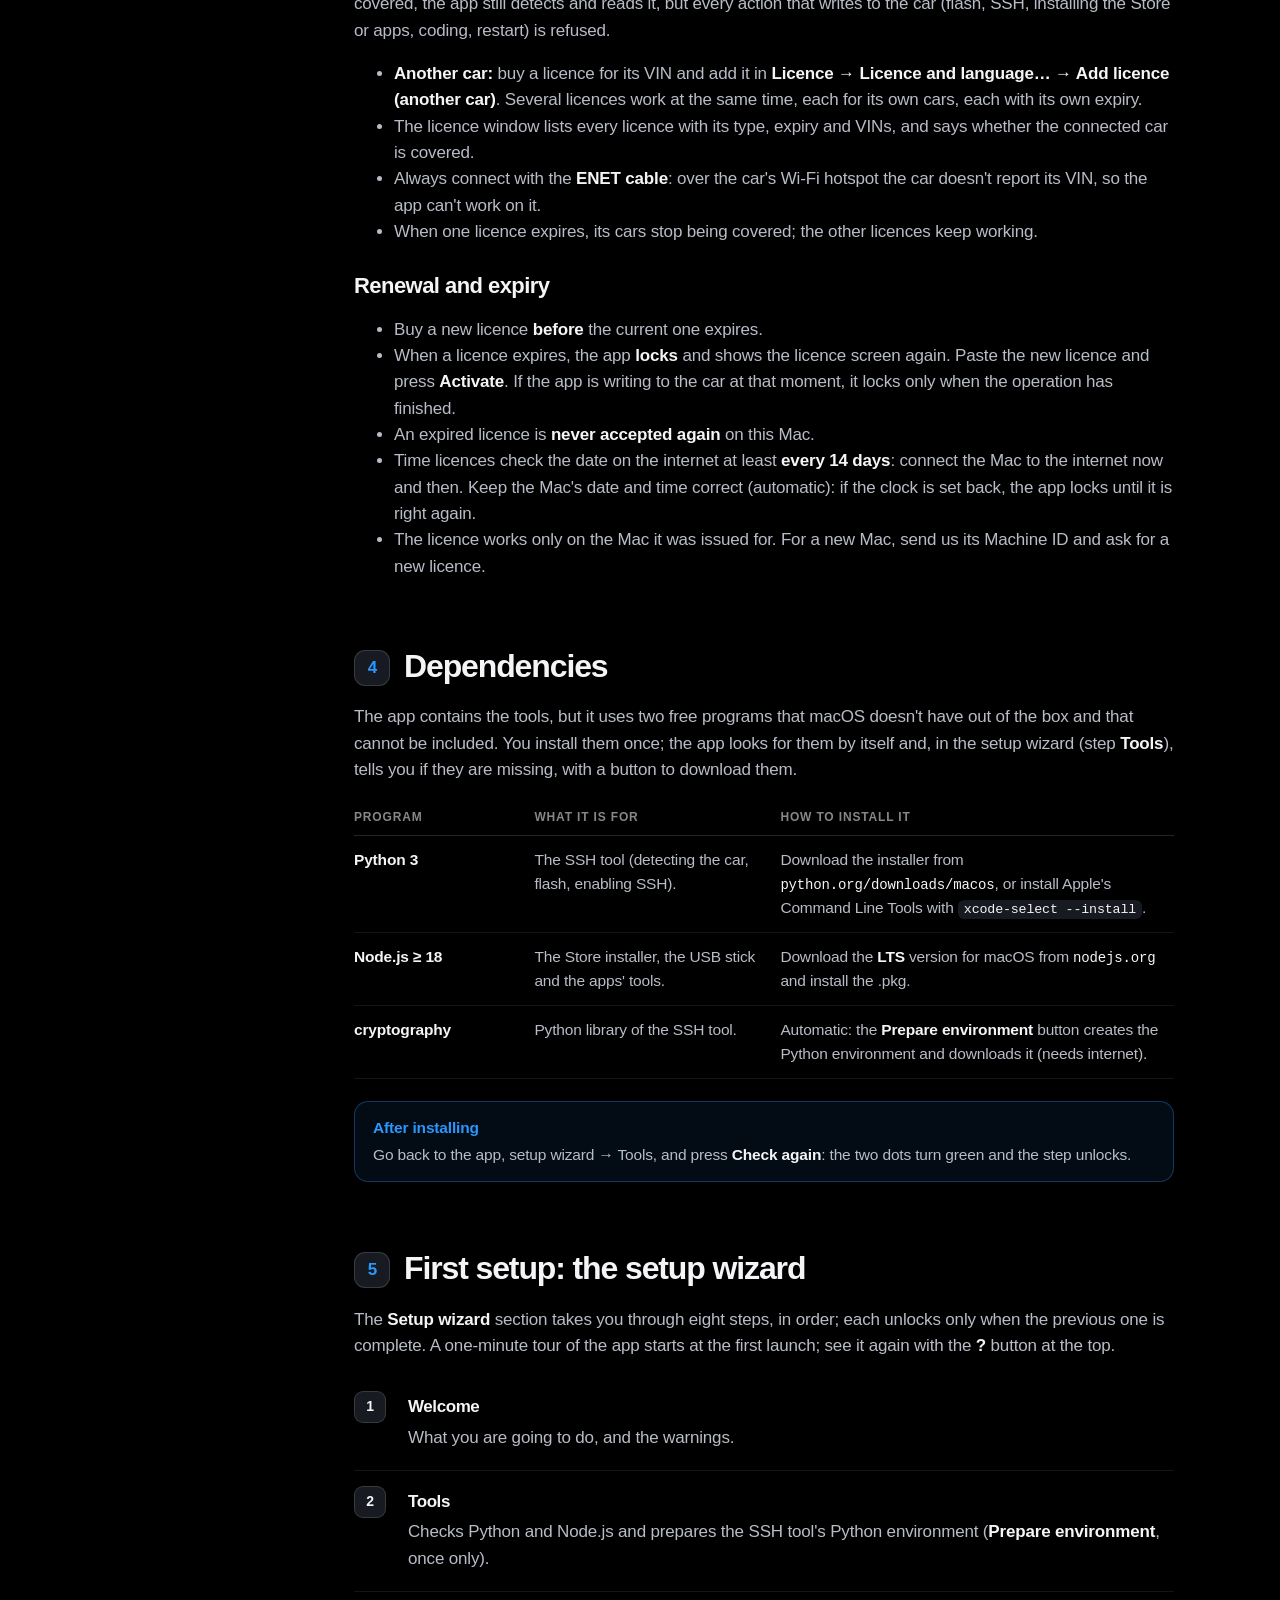
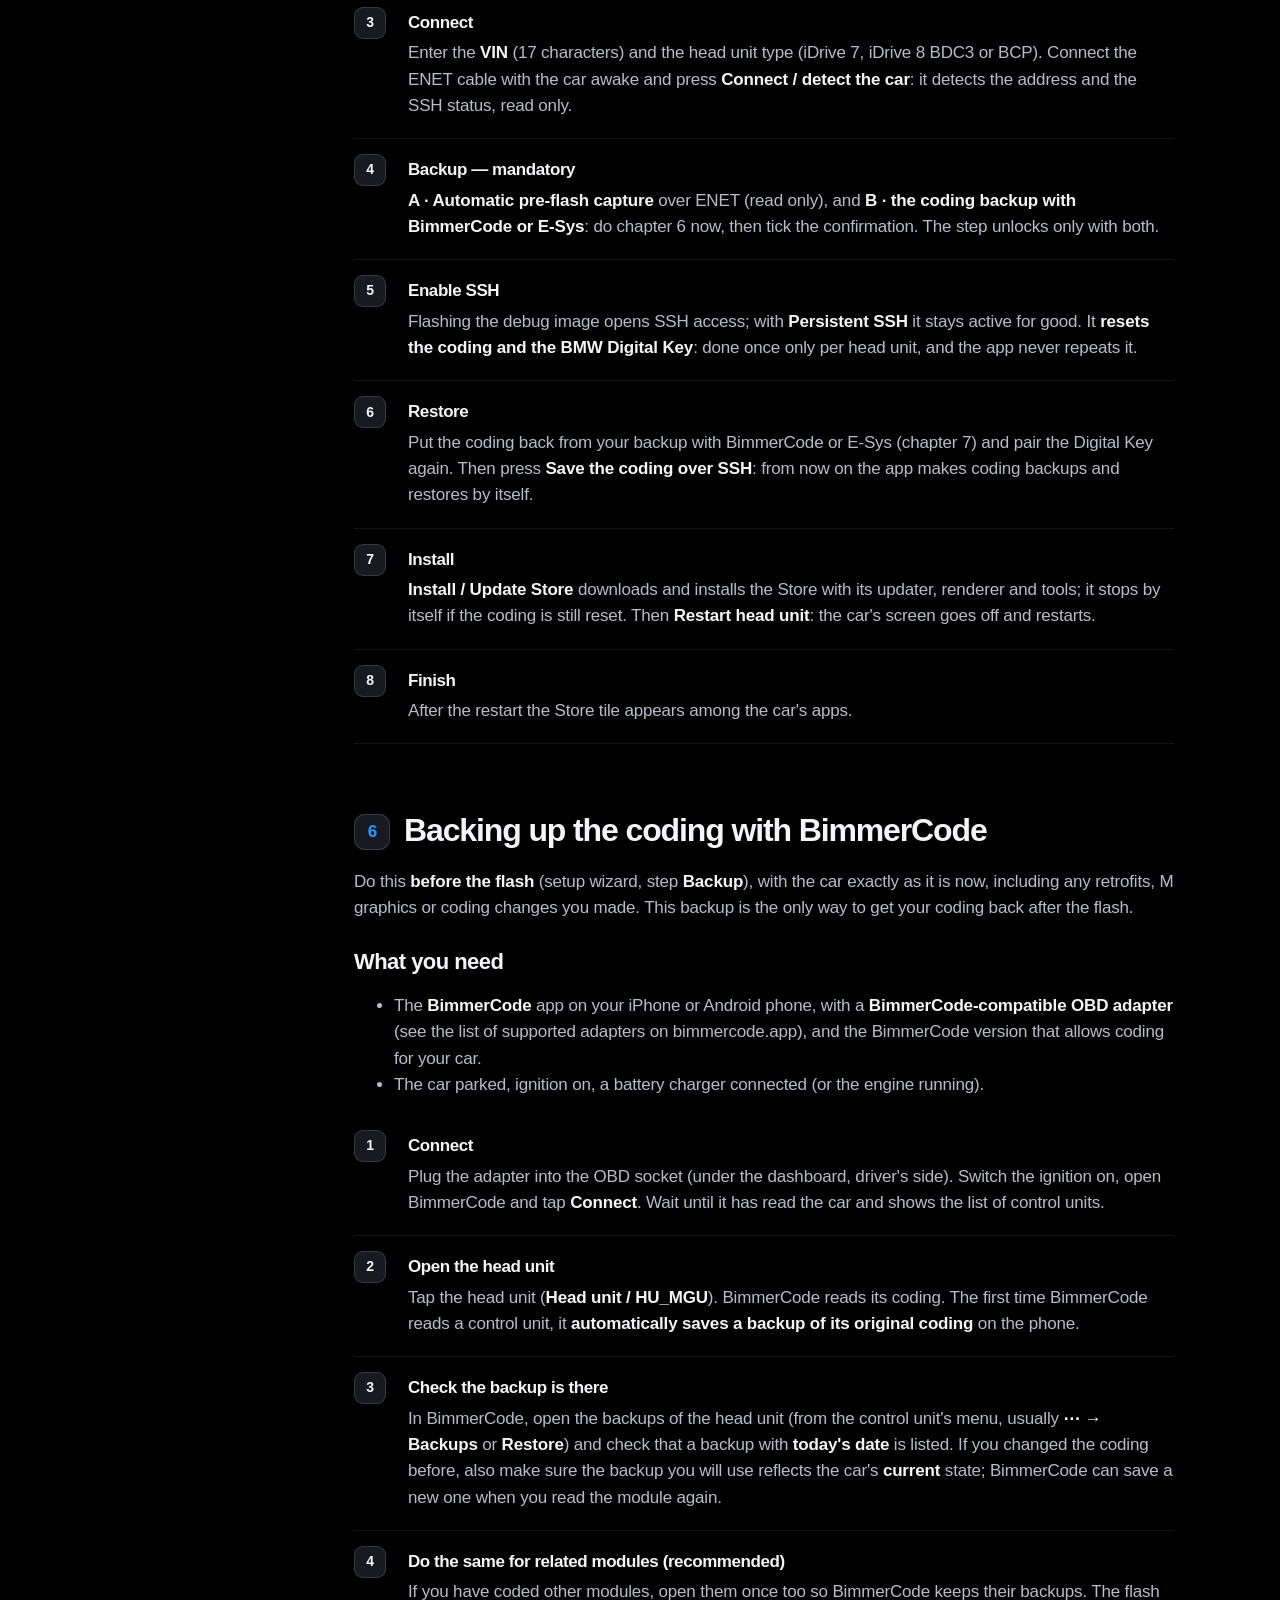
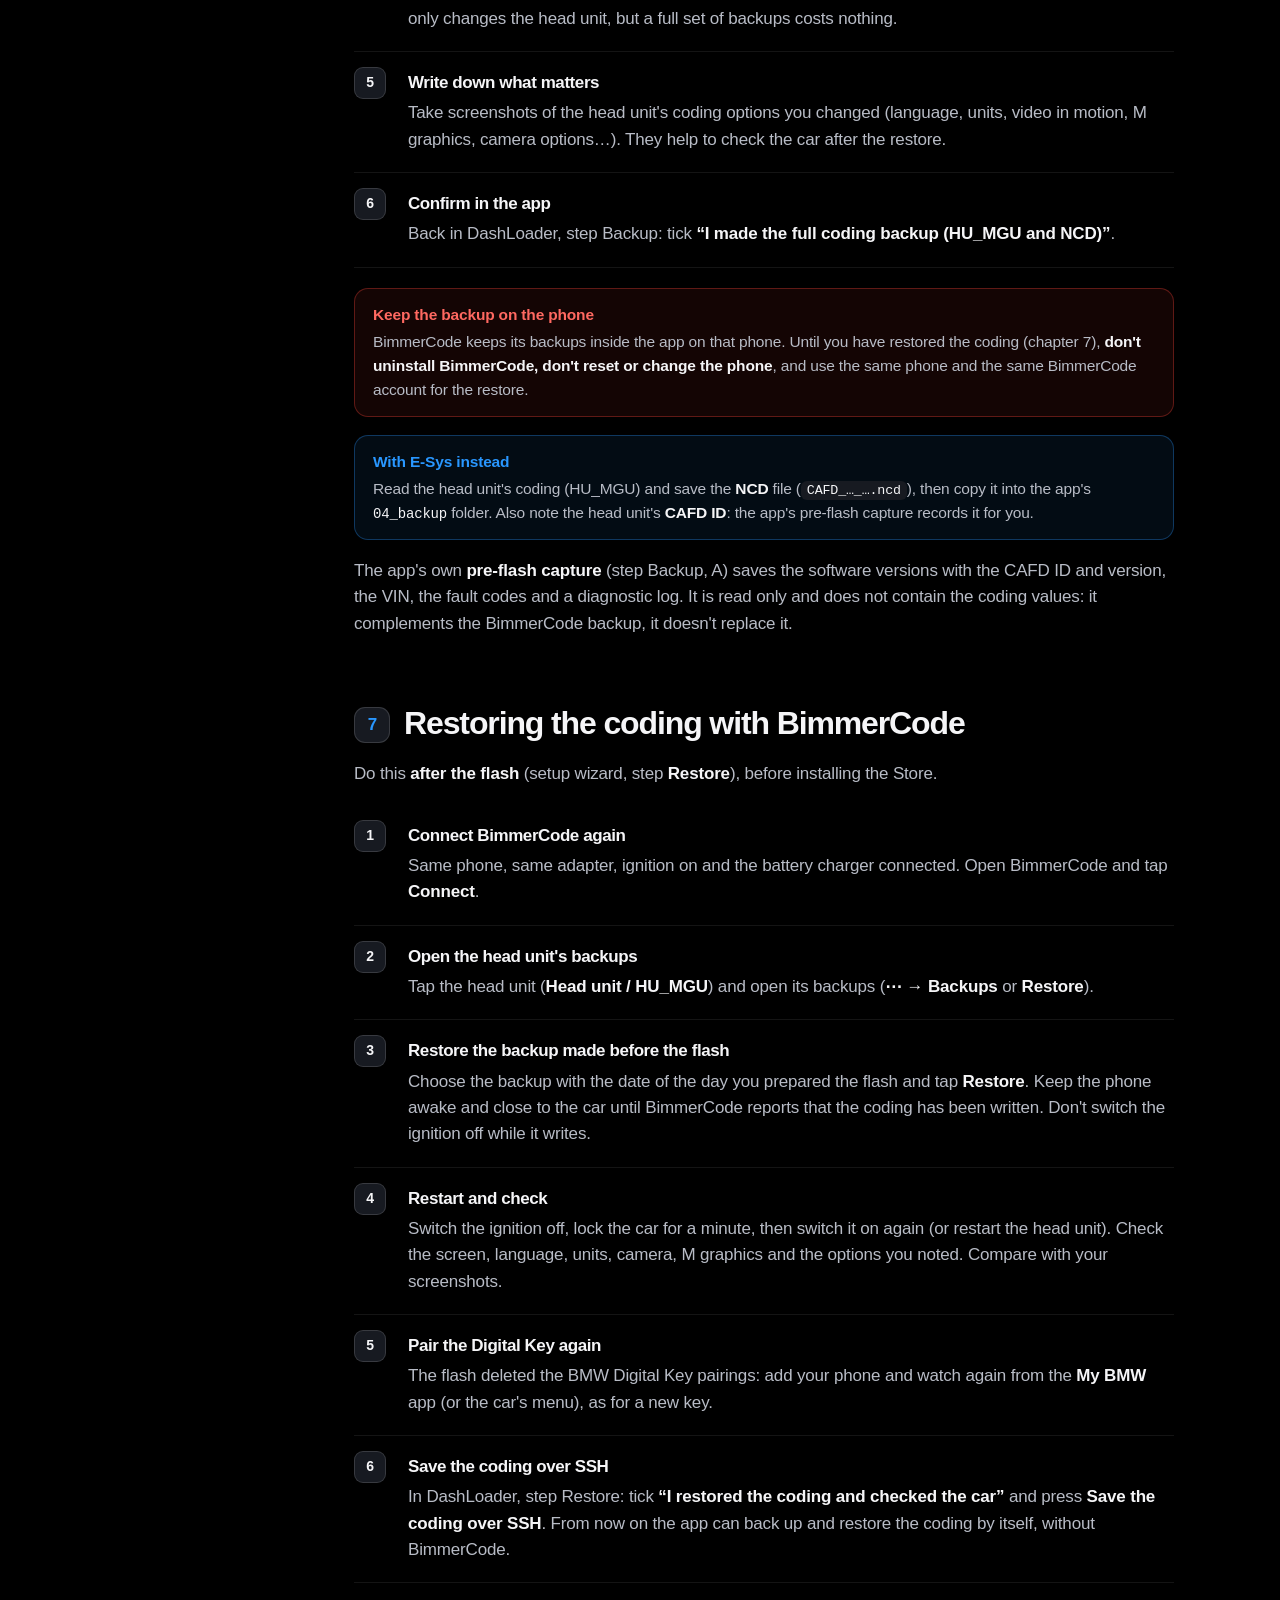
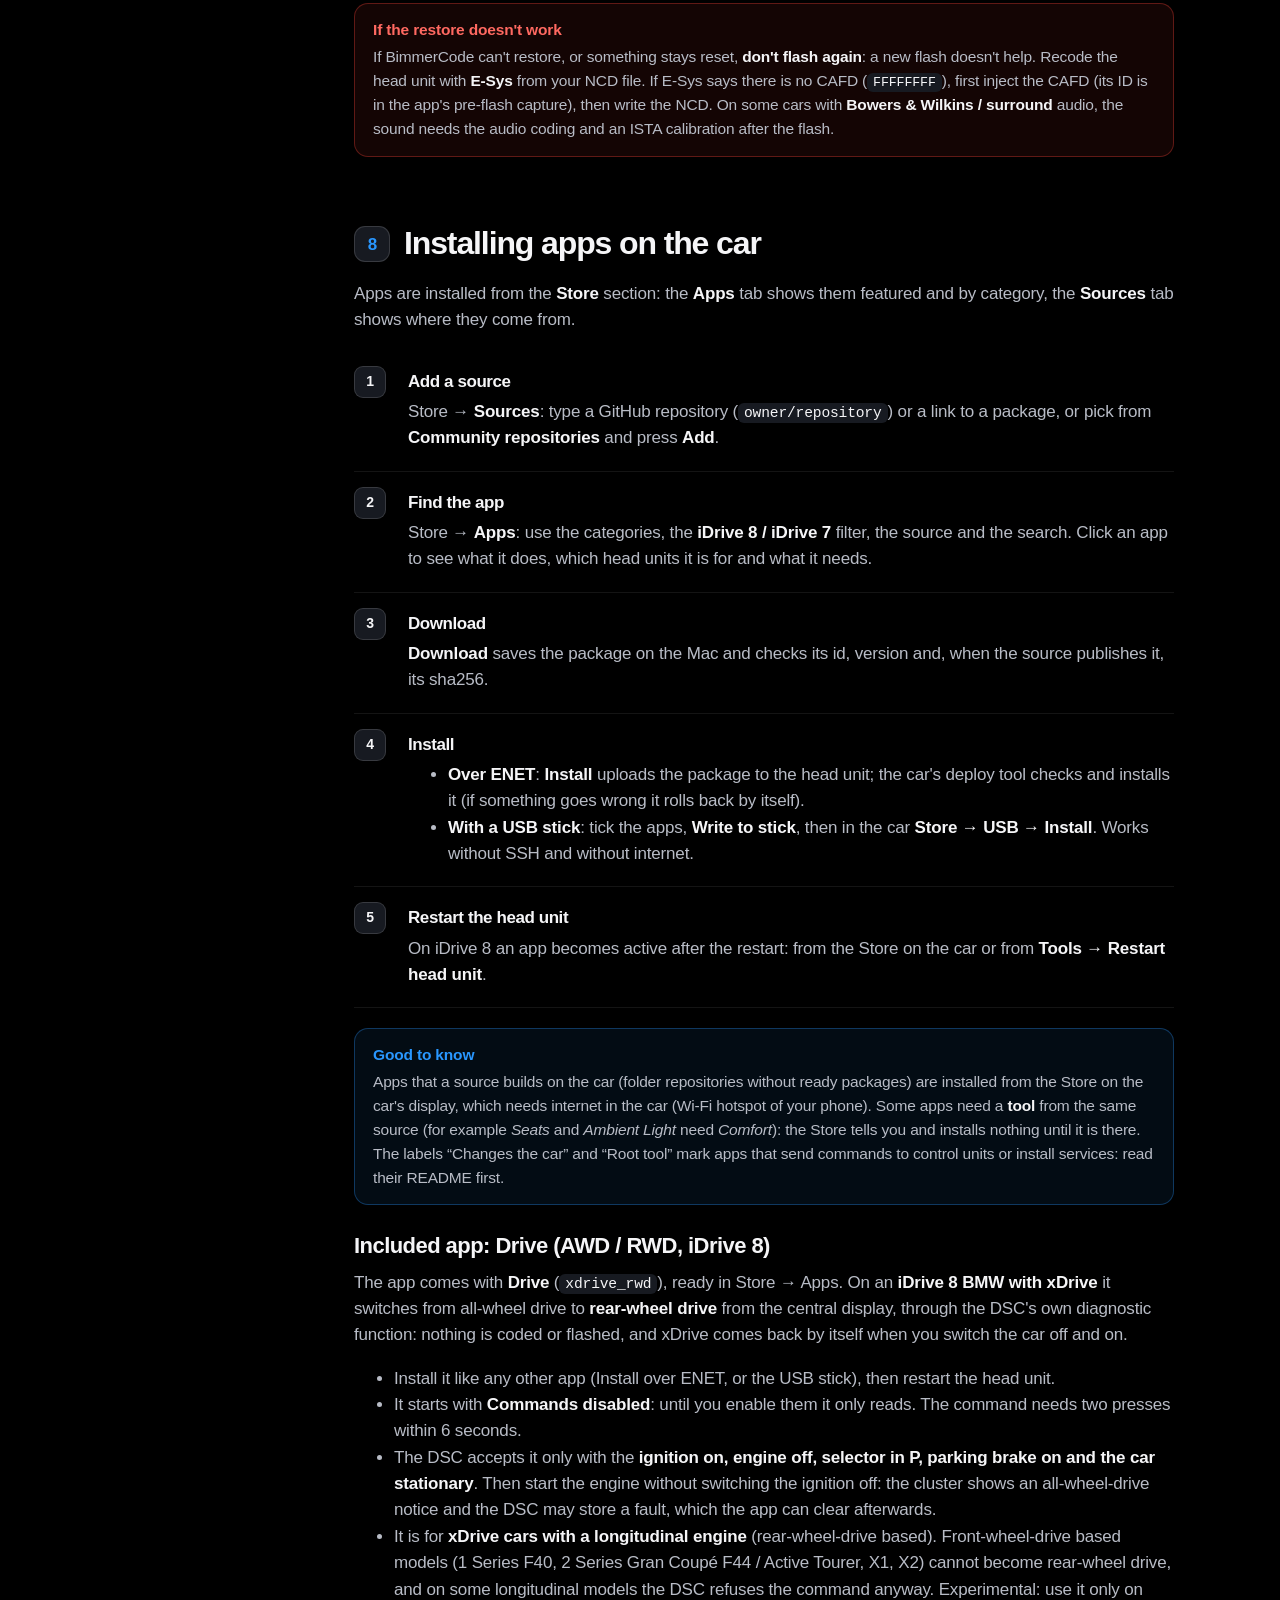
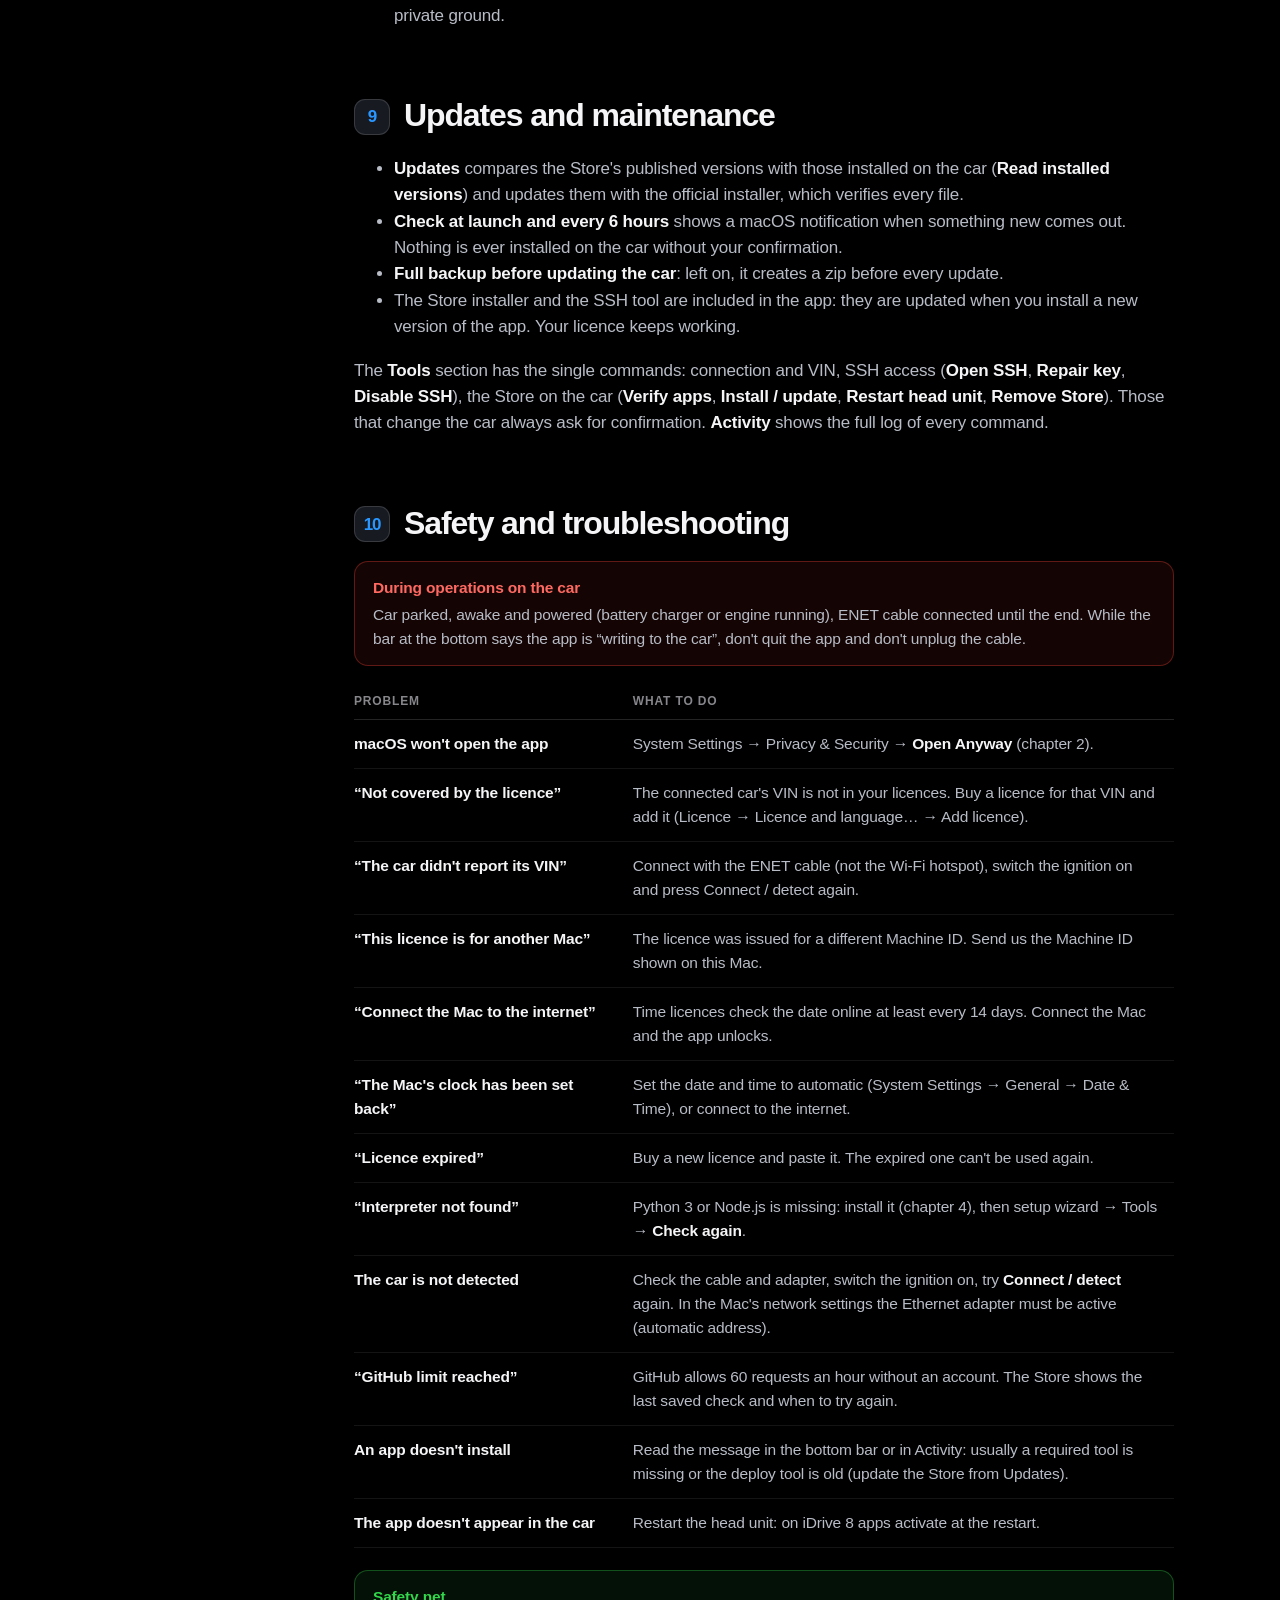
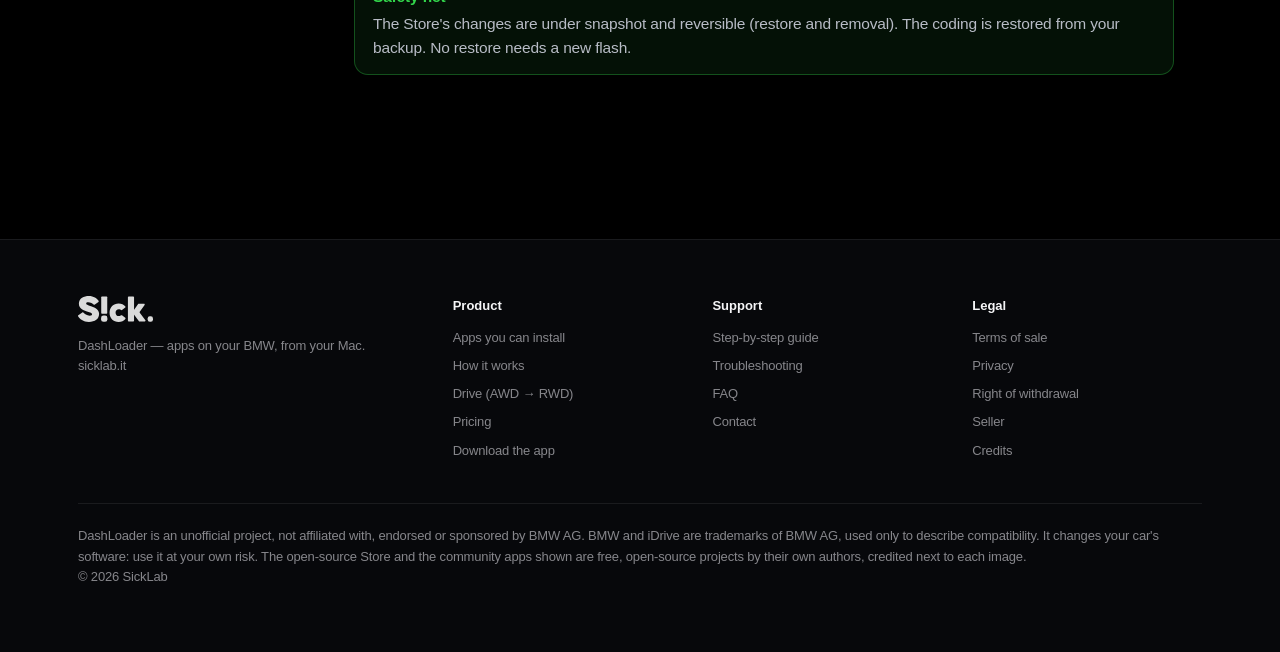
==== commit 5c16da19: "Rename the app to DashLoader; remove the third-party Store's name, screenshots and video Co-Authored" ====
--- a/guide.html
+++ b/guide.html
@@ -3,20 +3,20 @@
 <head>
 <meta charset="utf-8">
 <meta name="viewport" content="width=device-width, initial-scale=1, viewport-fit=cover">
-<title>Guide — MGU Store Manager</title>
-<meta name="title-en" content="Guide — MGU Store Manager"><meta name="title-it" content="Guida — MGU Store Manager">
+<title>Guide — DashLoader</title>
+<meta name="title-en" content="Guide — DashLoader"><meta name="title-it" content="Guida — DashLoader">
 <meta name="description" content="Step-by-step guide: install, licence, BimmerCode backup and restore, setup wizard, installing apps.">
 <meta name="theme-color" content="#000000">
 <link rel="canonical" href="https://sicklab.it/guide.html">
-<meta property="og:title" content="Guide — MGU Store Manager"><meta property="og:description" content="Step-by-step guide: install, licence, BimmerCode backup and restore, setup wizard, installing apps."><meta property="og:url" content="https://sicklab.it/guide.html">
+<meta property="og:title" content="Guide — DashLoader"><meta property="og:description" content="Step-by-step guide: install, licence, BimmerCode backup and restore, setup wizard, installing apps."><meta property="og:url" content="https://sicklab.it/guide.html">
 <meta property="og:image" content="https://sicklab.it/assets/img/og.jpg"><meta property="og:type" content="website"><meta property="og:site_name" content="sicklab.it">
 <meta name="twitter:card" content="summary_large_image">
 <link rel="icon" href="assets/img/favicon.png"><link rel="apple-touch-icon" href="assets/img/apple-touch-icon.png">
-<link rel="stylesheet" href="assets/site.css?v=1795619213">
+<link rel="stylesheet" href="assets/site.css?v=1795719172">
 </head>
 <body>
 <header class="nav"><div class="wrap">
-  <a class="brand" href="index.html"><img class="ic" src="assets/img/icon.png" alt="">MGU Store Manager<span class="bar"></span><img class="sk" src="assets/img/sick.svg" alt="S!ck."></a>
+  <a class="brand" href="index.html"><img class="ic" src="assets/img/icon.png" alt="">DashLoader<span class="bar"></span><img class="sk" src="assets/img/sick.svg" alt="S!ck."></a>
   <button class="menu-btn" aria-label="Menu"><svg viewBox="0 0 24 24" fill="none" stroke="currentColor" stroke-width="1.8" stroke-linecap="round"><path d="M4 8h16M4 16h16"/></svg></button>
   <nav class="links">
     <a href="index.html#apps"><span lang="en">Apps</span><span lang="it">App</span></a>
@@ -25,7 +25,7 @@
     <a href="guide.html"><span lang="en">Guide</span><span lang="it">Guida</span></a>
     <a href="help.html"><span lang="en">Help</span><span lang="it">Aiuto</span></a>
     <span class="langsw"><button data-set="en">EN</button><button data-set="it">IT</button></span>
-    <a class="btn sm" href="https://github.com/sicklab-sicklab/sicklab.it/releases/latest/download/MGU-Store-Manager.dmg" rel="noopener"><span lang="en">Download</span><span lang="it">Scarica</span></a>
+    <a class="btn sm" href="https://github.com/sicklab-sicklab/sicklab.it/releases/latest/download/DashLoader.dmg" rel="noopener"><span lang="en">Download</span><span lang="it">Scarica</span></a>
     <a class="btn sm ghost" href="index.html#pricing"><span lang="en">Buy</span><span lang="it">Acquista</span></a>
   </nav>
 </div></header>
@@ -34,13 +34,13 @@
 <aside><a href="#ch1"><span class="n">1</span><span lang="en">What it is and what you need</span><span lang="it">Cos'è e cosa serve</span></a><a href="#ch2"><span class="n">2</span><span lang="en">Installing the app</span><span lang="it">Installare l'app</span></a><a href="#ch3"><span class="n">3</span><span lang="en">Language and licence</span><span lang="it">Lingua e licenza</span></a><a href="#ch4"><span class="n">4</span><span lang="en">Dependencies</span><span lang="it">Programmi necessari</span></a><a href="#ch5"><span class="n">5</span><span lang="en">First setup: the setup wizard</span><span lang="it">Prima configurazione: la procedura guidata</span></a><a href="#ch6"><span class="n">6</span><span lang="en">Backing up the coding with BimmerCode</span><span lang="it">Backup della codifica con BimmerCode</span></a><a href="#ch7"><span class="n">7</span><span lang="en">Restoring the coding with BimmerCode</span><span lang="it">Ripristino della codifica con BimmerCode</span></a><a href="#ch8"><span class="n">8</span><span lang="en">Installing apps on the car</span><span lang="it">Installare le app sull'auto</span></a><a href="#ch9"><span class="n">9</span><span lang="en">Updates and maintenance</span><span lang="it">Aggiornamenti e manutenzione</span></a><a href="#ch10"><span class="n">10</span><span lang="en">Safety and troubleshooting</span><span lang="it">Sicurezza e problemi</span></a><a href="help.html" style="margin-top:10px;color:var(--blue)"><span lang="en">→ Troubleshooting</span><span lang="it">→ Risoluzione problemi</span></a></aside>
 <article>
   <header>
-    <span class="kicker"><span lang="en">Guide</span><span lang="it">Guida</span> · MGU Store Manager 1.2</span>
-    <h1 style="font-size:clamp(34px,5vw,52px)"><span lang="en">Installing MGU Store on your BMW, from your Mac</span><span lang="it">Installare MGU Store sulla tua BMW, dal tuo Mac</span></h1>
+    <span class="kicker"><span lang="en">Guide</span><span lang="it">Guida</span> · DashLoader 1.3</span>
+    <h1 style="font-size:clamp(34px,5vw,52px)"><span lang="en">Installing apps on your BMW, from your Mac</span><span lang="it">Installare le app sulla tua BMW, dal tuo Mac</span></h1>
     <p class="lead"><span lang="en">Everything from the download to the first app in the car: licence, the tools it needs, the coding backup with BimmerCode, the setup wizard, the restore and installing apps.</span><span lang="it">Tutto, dal download alla prima app nell'auto: licenza, programmi necessari, backup della codifica con BimmerCode, procedura guidata, ripristino e installazione delle app.</span></p>
     <div class="note warn"><span class="t"><span lang="en">First of all: what you need</span><span lang="it">Prima di tutto: cosa ti serve</span></span><span lang="en"><b>1. An ENET cable</b> (the car's OBD socket to Ethernet). <b>2. A USB-C to Ethernet adapter</b> if your Mac has no Ethernet port (all recent MacBooks). <b>3. BimmerCode</b> (iPhone or Android, with its OBD adapter) to <b>back up the head unit's coding before you start</b>: enabling SSH resets that coding, and without the backup to restore the car's display will no longer work completely. Chapters 6 and 7 show how.</span><span lang="it"><b>1. Un cavo ENET</b> (dalla presa OBD dell'auto a Ethernet). <b>2. Un adattatore USB-C → Ethernet</b> se il tuo Mac non ha la porta Ethernet (tutti i MacBook recenti). <b>3. BimmerCode</b> (iPhone o Android, con il suo adattatore OBD) per <b>fare il backup della codifica dell'unità centrale prima di iniziare</b>: abilitare SSH azzera quella codifica, e senza il backup da ripristinare il display dell'auto non funzionerà più completamente. I capitoli 6 e 7 spiegano come.</span></div>
   </header>
 <section id="ch1"><div lang="en"><h2><span class="n">1</span>What it is and what you need</h2>
-  <p><b>MGU Store Manager</b> is a macOS app that installs <b>MGU Store</b> on your BMW's head unit (iDrive 7 and iDrive 8, MGU units) and lets you manage the car's apps from your Mac, without using Terminal. It works as a remote control for two open-source tools that are already included in the app: <b>idrive7-8-ssh-root</b> (enables SSH access to the head unit) and <b>mgu-store</b> (the Store on the car and its installer). Every action that writes to the car starts only after you confirm it.</p>
+  <p><b>DashLoader</b> is a macOS app that installs an open-source app Store on your BMW's head unit (iDrive 7 and iDrive 8, MGU units) and lets you manage the car's apps from your Mac, without using Terminal. It works as a remote control for two open-source tools that are already included in the app: <b>idrive7-8-ssh-root</b> (enables SSH access to the head unit) and an <b>open-source Store</b> for the car with its installer. Every action that writes to the car starts only after you confirm it.</p>
   <table>
     <tr><th style="width:30%">What</th><th>Details</th></tr>
     <tr><td>Mac</td><td>macOS 14 Sonoma or newer, Apple silicon or Intel. Internet connection.</td></tr>
@@ -51,7 +51,7 @@
     <tr><td>Programs</td><td>Python 3 and Node.js 18 or newer (chapter 4).</td></tr>
   </table>
   <div class="note warn"><span class="t">Read this first</span>Enabling SSH <b>flashes</b> the head unit: it <b>resets the head unit's coding (CAFD/NCD)</b> and <b>deletes the BMW Digital Key pairings</b>. Before the flash you must back up the coding (chapter 6); after the flash you restore it (chapter 7). The flash is done <b>once only</b> per car.</div></div><div lang="it"><h2><span class="n">1</span>Cos'è e cosa serve</h2>
-  <p><b>MGU Store Manager</b> è un'app per macOS che installa <b>MGU Store</b> nell'unità centrale della tua BMW (iDrive 7 e iDrive 8, unità MGU) e ti fa gestire le app dell'auto dal Mac, senza usare il Terminale. Fa da telecomando a due strumenti open source già inclusi nell'app: <b>idrive7-8-ssh-root</b> (abilita l'accesso SSH all'unità) e <b>mgu-store</b> (lo Store nell'auto e il suo installer). Ogni azione che scrive sull'auto parte solo dopo la tua conferma.</p>
+  <p><b>DashLoader</b> è un'app per macOS che installa uno store di app open source nell'unità centrale della tua BMW (iDrive 7 e iDrive 8, unità MGU) e ti fa gestire le app dell'auto dal Mac, senza usare il Terminale. Fa da telecomando a due strumenti open source già inclusi nell'app: <b>idrive7-8-ssh-root</b> (abilita l'accesso SSH all'unità) e uno <b>Store open source</b> per l'auto con il suo installer. Ogni azione che scrive sull'auto parte solo dopo la tua conferma.</p>
   <table>
     <tr><th style="width:30%">Cosa</th><th>Dettagli</th></tr>
     <tr><td>Mac</td><td>macOS 14 Sonoma o successivo, Apple silicon o Intel. Connessione a internet.</td></tr>
@@ -65,19 +65,19 @@
 <section id="ch2"><div lang="en"><h2><span class="n">2</span>Installing the app</h2>
   <div class="steps">
     <div class="step"><div><h4>Open the .dmg file</h4><p>A window opens with the app and the Applications folder.</p></div></div>
-    <div class="step"><div><h4>Drag the app into Applications</h4><p>Then eject the “MGU Store Manager” disk in Finder.</p></div></div>
-    <div class="step"><div><h4>First launch</h4><p>The app is not signed with an Apple certificate, so the first time macOS blocks it. Open it once, then go to <b>System Settings → Privacy &amp; Security</b> and click <b>Open Anyway</b> next to “MGU Store Manager”. You can also right-click the app → <b>Open</b>.</p></div></div>
+    <div class="step"><div><h4>Drag the app into Applications</h4><p>Then eject the “DashLoader” disk in Finder.</p></div></div>
+    <div class="step"><div><h4>First launch</h4><p>The app is not signed with an Apple certificate, so the first time macOS blocks it. Open it once, then go to <b>System Settings → Privacy &amp; Security</b> and click <b>Open Anyway</b> next to “DashLoader”. You can also right-click the app → <b>Open</b>.</p></div></div>
   </div>
   <h3>Where it keeps its data</h3>
-  <p>Everything the app creates is in <span class="path">~/Library/Application Support/MGU Store Manager</span>: your car's SSH key, the backups (<span class="path">04_backup</span>), the local Store with sources and packages (<span class="path">09_store-locale</span>), the tools and your licence. Open it from <b>Tools → Working folder → Show in Finder</b>.</p>
+  <p>Everything the app creates is in <span class="path">~/Library/Application Support/DashLoader</span>: your car's SSH key, the backups (<span class="path">04_backup</span>), the local Store with sources and packages (<span class="path">09_store-locale</span>), the tools and your licence. Open it from <b>Tools → Working folder → Show in Finder</b>.</p>
   <div class="note warn"><span class="t">Keep the working folder safe</span>It holds your head unit's SSH key and the coding backups. Copy it somewhere safe (for example with Time Machine). To uninstall the app just drag it to the Bin; the working folder stays until you delete it.</div></div><div lang="it"><h2><span class="n">2</span>Installare l'app</h2>
   <div class="steps">
     <div class="step"><div><h4>Apri il file .dmg</h4><p>Si apre una finestra con l'app e la cartella Applicazioni.</p></div></div>
-    <div class="step"><div><h4>Trascina l'app in Applicazioni</h4><p>Poi espelli il disco “MGU Store Manager” nel Finder.</p></div></div>
-    <div class="step"><div><h4>Primo avvio</h4><p>L'app non è firmata con un certificato Apple, quindi la prima volta macOS la blocca. Aprila una volta, poi vai in <b>Impostazioni di Sistema → Privacy e sicurezza</b> e fai clic su <b>Apri comunque</b> accanto a “MGU Store Manager”. Puoi anche fare clic destro sull'app → <b>Apri</b>.</p></div></div>
+    <div class="step"><div><h4>Trascina l'app in Applicazioni</h4><p>Poi espelli il disco “DashLoader” nel Finder.</p></div></div>
+    <div class="step"><div><h4>Primo avvio</h4><p>L'app non è firmata con un certificato Apple, quindi la prima volta macOS la blocca. Aprila una volta, poi vai in <b>Impostazioni di Sistema → Privacy e sicurezza</b> e fai clic su <b>Apri comunque</b> accanto a “DashLoader”. Puoi anche fare clic destro sull'app → <b>Apri</b>.</p></div></div>
   </div>
   <h3>Dove tiene i suoi dati</h3>
-  <p>Tutto ciò che l'app crea è in <span class="path">~/Library/Application Support/MGU Store Manager</span>: la chiave SSH dell'auto, i backup (<span class="path">04_backup</span>), lo Store locale con fonti e pacchetti (<span class="path">09_store-locale</span>), gli strumenti e la tua licenza. Aprila da <b>Strumenti → Cartella di lavoro → Mostra nel Finder</b>.</p>
+  <p>Tutto ciò che l'app crea è in <span class="path">~/Library/Application Support/DashLoader</span>: la chiave SSH dell'auto, i backup (<span class="path">04_backup</span>), lo Store locale con fonti e pacchetti (<span class="path">09_store-locale</span>), gli strumenti e la tua licenza. Aprila da <b>Strumenti → Cartella di lavoro → Mostra nel Finder</b>.</p>
   <div class="note warn"><span class="t">Tieni al sicuro la cartella di lavoro</span>Contiene la chiave SSH dell'unità e i backup della codifica. Copiala in un posto sicuro (per esempio con Time Machine). Per disinstallare l'app basta trascinarla nel Cestino; la cartella di lavoro resta finché non la cancelli.</div></div></section>
 <section id="ch3"><div lang="en"><h2><span class="n">3</span>Language and licence</h2>
   <h3>Language</h3>
@@ -171,7 +171,7 @@
     <div class="step"><div><h4>Enable SSH</h4><p>Flashing the debug image opens SSH access; with <b>Persistent SSH</b> it stays active for good. It <b>resets the coding and the BMW Digital Key</b>: done once only per head unit, and the app never repeats it.</p></div></div>
     <div class="step"><div><h4>Restore</h4><p>Put the coding back from your backup with BimmerCode or E-Sys (chapter 7) and pair the Digital Key again. Then press <b>Save the coding over SSH</b>: from now on the app makes coding backups and restores by itself.</p></div></div>
     <div class="step"><div><h4>Install</h4><p><b>Install / Update Store</b> downloads and installs the Store with its updater, renderer and tools; it stops by itself if the coding is still reset. Then <b>Restart head unit</b>: the car's screen goes off and restarts.</p></div></div>
-    <div class="step"><div><h4>Finish</h4><p>After the restart the MGU Store tile appears among the car's apps.</p></div></div>
+    <div class="step"><div><h4>Finish</h4><p>After the restart the Store tile appears among the car's apps.</p></div></div>
   </div></div><div lang="it"><h2><span class="n">5</span>Prima configurazione: la procedura guidata</h2>
   <p>La sezione <b>Procedura guidata</b> ti porta attraverso otto passi, in ordine; ognuno si sblocca solo quando il precedente è completo. Al primo avvio parte un tour dell'app di un minuto; puoi rivederlo con il pulsante <b>?</b> in alto.</p>
   <div class="steps">
@@ -182,7 +182,7 @@
     <div class="step"><div><h4>Abilita SSH</h4><p>Il flash dell'immagine di debug apre l'accesso SSH; con <b>SSH persistente</b> resta attivo per sempre. <b>Azzera la codifica e la BMW Digital Key</b>: si fa una sola volta per unità, e l'app non lo ripete mai.</p></div></div>
     <div class="step"><div><h4>Ripristino</h4><p>Rimetti la codifica dal tuo backup con BimmerCode o E-Sys (capitolo 7) e riabbina la Digital Key. Poi premi <b>Salva la codifica via SSH</b>: da qui in poi l'app fa da sola backup e ripristini della codifica.</p></div></div>
     <div class="step"><div><h4>Installa</h4><p><b>Installa / Aggiorna Store</b> scarica e installa lo Store con updater, renderer e strumenti; si ferma da solo se la codifica è ancora azzerata. Poi <b>Riavvia head unit</b>: lo schermo dell'auto si spegne e riparte.</p></div></div>
-    <div class="step"><div><h4>Fine</h4><p>Dopo il riavvio il riquadro di MGU Store compare tra le app dell'auto.</p></div></div>
+    <div class="step"><div><h4>Fine</h4><p>Dopo il riavvio il riquadro dello Store compare tra le app dell'auto.</p></div></div>
   </div></div></section>
 <section id="ch6"><div lang="en"><h2><span class="n">6</span>Backing up the coding with BimmerCode</h2>
   <p>Do this <b>before the flash</b> (setup wizard, step <b>Backup</b>), with the car exactly as it is now, including any retrofits, M graphics or coding changes you made. This backup is the only way to get your coding back after the flash.</p>
@@ -197,7 +197,7 @@
     <div class="step"><div><h4>Check the backup is there</h4><p>In BimmerCode, open the backups of the head unit (from the control unit's menu, usually <b>⋯ → Backups</b> or <b>Restore</b>) and check that a backup with <b>today's date</b> is listed. If you changed the coding before, also make sure the backup you will use reflects the car's <b>current</b> state; BimmerCode can save a new one when you read the module again.</p></div></div>
     <div class="step"><div><h4>Do the same for related modules (recommended)</h4><p>If you have coded other modules, open them once too so BimmerCode keeps their backups. The flash only changes the head unit, but a full set of backups costs nothing.</p></div></div>
     <div class="step"><div><h4>Write down what matters</h4><p>Take screenshots of the head unit's coding options you changed (language, units, video in motion, M graphics, camera options…). They help to check the car after the restore.</p></div></div>
-    <div class="step"><div><h4>Confirm in the app</h4><p>Back in MGU Store Manager, step Backup: tick <b>“I made the full coding backup (HU_MGU and NCD)”</b>.</p></div></div>
+    <div class="step"><div><h4>Confirm in the app</h4><p>Back in DashLoader, step Backup: tick <b>“I made the full coding backup (HU_MGU and NCD)”</b>.</p></div></div>
   </div>
   <div class="note warn"><span class="t">Keep the backup on the phone</span>BimmerCode keeps its backups inside the app on that phone. Until you have restored the coding (chapter 7), <b>don't uninstall BimmerCode, don't reset or change the phone</b>, and use the same phone and the same BimmerCode account for the restore.</div>
   <div class="note tip"><span class="t">With E-Sys instead</span>Read the head unit's coding (HU_MGU) and save the <b>NCD</b> file (<code>CAFD_…_….ncd</code>), then copy it into the app's <span class="path">04_backup</span> folder. Also note the head unit's <b>CAFD ID</b>: the app's pre-flash capture records it for you.</div>
@@ -214,7 +214,7 @@
     <div class="step"><div><h4>Controlla che il backup ci sia</h4><p>In BimmerCode apri i backup dell'unità centrale (dal menu della centralina, di solito <b>⋯ → Backup</b> o <b>Ripristina</b>) e controlla che ci sia un backup con la <b>data di oggi</b>. Se avevi già modificato la codifica, assicurati anche che il backup che userai rispecchi lo stato <b>attuale</b> dell'auto; BimmerCode può salvarne uno nuovo quando rileggi la centralina.</p></div></div>
     <div class="step"><div><h4>Fai lo stesso per le centraline collegate (consigliato)</h4><p>Se hai codificato altre centraline, aprile una volta anche quelle così BimmerCode ne conserva i backup. Il flash cambia solo l'unità centrale, ma un set completo di backup non costa niente.</p></div></div>
     <div class="step"><div><h4>Annota ciò che conta</h4><p>Fai degli screenshot delle opzioni di codifica dell'unità che hai cambiato (lingua, unità di misura, video in movimento, grafiche M, opzioni della telecamera…). Servono a controllare l'auto dopo il ripristino.</p></div></div>
-    <div class="step"><div><h4>Conferma nell'app</h4><p>Torna in MGU Store Manager, passo Backup: spunta <b>“Ho fatto il backup completo della codifica (HU_MGU e NCD).”</b></p></div></div>
+    <div class="step"><div><h4>Conferma nell'app</h4><p>Torna in DashLoader, passo Backup: spunta <b>“Ho fatto il backup completo della codifica (HU_MGU e NCD).”</b></p></div></div>
   </div>
   <div class="note warn"><span class="t">Tieni il backup sul telefono</span>BimmerCode conserva i backup dentro l'app, su quel telefono. Finché non hai ripristinato la codifica (capitolo 7), <b>non disinstallare BimmerCode, non resettare né cambiare telefono</b>, e usa lo stesso telefono e lo stesso account BimmerCode per il ripristino.</div>
   <div class="note tip"><span class="t">Con E-Sys invece</span>Leggi la codifica dell'unità (HU_MGU) e salva il file <b>NCD</b> (<code>CAFD_…_….ncd</code>), poi copialo nella cartella <span class="path">04_backup</span> dell'app. Annota anche il <b>CAFD ID</b> dell'unità: la cattura pre-flash dell'app lo registra per te.</div>
@@ -227,7 +227,7 @@
     <div class="step"><div><h4>Restore the backup made before the flash</h4><p>Choose the backup with the date of the day you prepared the flash and tap <b>Restore</b>. Keep the phone awake and close to the car until BimmerCode reports that the coding has been written. Don't switch the ignition off while it writes.</p></div></div>
     <div class="step"><div><h4>Restart and check</h4><p>Switch the ignition off, lock the car for a minute, then switch it on again (or restart the head unit). Check the screen, language, units, camera, M graphics and the options you noted. Compare with your screenshots.</p></div></div>
     <div class="step"><div><h4>Pair the Digital Key again</h4><p>The flash deleted the BMW Digital Key pairings: add your phone and watch again from the <b>My BMW</b> app (or the car's menu), as for a new key.</p></div></div>
-    <div class="step"><div><h4>Save the coding over SSH</h4><p>In MGU Store Manager, step Restore: tick <b>“I restored the coding and checked the car”</b> and press <b>Save the coding over SSH</b>. From now on the app can back up and restore the coding by itself, without BimmerCode.</p></div></div>
+    <div class="step"><div><h4>Save the coding over SSH</h4><p>In DashLoader, step Restore: tick <b>“I restored the coding and checked the car”</b> and press <b>Save the coding over SSH</b>. From now on the app can back up and restore the coding by itself, without BimmerCode.</p></div></div>
   </div>
   <div class="note warn"><span class="t">If the restore doesn't work</span>If BimmerCode can't restore, or something stays reset, <b>don't flash again</b>: a new flash doesn't help. Recode the head unit with <b>E-Sys</b> from your NCD file. If E-Sys says there is no CAFD (<code>FFFFFFFF</code>), first inject the CAFD (its ID is in the app's pre-flash capture), then write the NCD. On some cars with <b>Bowers &amp; Wilkins / surround</b> audio, the sound needs the audio coding and an ISTA calibration after the flash.</div></div><div lang="it"><h2><span class="n">7</span>Ripristino della codifica con BimmerCode</h2>
   <p>Fallo <b>dopo il flash</b> (procedura guidata, passo <b>Ripristino</b>), prima di installare lo Store.</p>
@@ -237,7 +237,7 @@
     <div class="step"><div><h4>Ripristina il backup fatto prima del flash</h4><p>Scegli il backup con la data del giorno in cui hai preparato il flash e tocca <b>Ripristina</b>. Tieni il telefono acceso e vicino all'auto finché BimmerCode non conferma che la codifica è stata scritta. Non spegnere il quadro mentre scrive.</p></div></div>
     <div class="step"><div><h4>Riavvia e controlla</h4><p>Spegni il quadro, chiudi l'auto per un minuto, poi riaccendi (o riavvia l'unità). Controlla schermo, lingua, unità di misura, telecamera, grafiche M e le opzioni che avevi annotato. Confronta con i tuoi screenshot.</p></div></div>
     <div class="step"><div><h4>Riabbina la Digital Key</h4><p>Il flash ha cancellato gli abbinamenti della BMW Digital Key: aggiungi di nuovo telefono e orologio dall'app <b>My BMW</b> (o dal menu dell'auto), come per una chiave nuova.</p></div></div>
-    <div class="step"><div><h4>Salva la codifica via SSH</h4><p>In MGU Store Manager, passo Ripristino: spunta <b>“Ho ripristinato la codifica e verificato l'auto.”</b> e premi <b>Salva la codifica via SSH</b>. Da qui in poi l'app può fare da sola backup e ripristino della codifica, senza BimmerCode.</p></div></div>
+    <div class="step"><div><h4>Salva la codifica via SSH</h4><p>In DashLoader, passo Ripristino: spunta <b>“Ho ripristinato la codifica e verificato l'auto.”</b> e premi <b>Salva la codifica via SSH</b>. Da qui in poi l'app può fare da sola backup e ripristino della codifica, senza BimmerCode.</p></div></div>
   </div>
   <div class="note warn"><span class="t">Se il ripristino non funziona</span>Se BimmerCode non riesce a ripristinare, o qualcosa resta azzerato, <b>non rifare il flash</b>: un nuovo flash non serve. Ricodifica l'unità con <b>E-Sys</b> dal tuo file NCD. Se E-Sys dice che non c'è il CAFD (<code>FFFFFFFF</code>), prima inietta il CAFD (il suo ID è nella cattura pre-flash dell'app), poi scrivi l'NCD. Su alcune auto con audio <b>Bowers &amp; Wilkins / surround</b>, il suono richiede la codifica audio e una calibrazione con ISTA dopo il flash.</div></div></section>
 <section id="ch8"><div lang="en"><h2><span class="n">8</span>Installing apps on the car</h2>
@@ -335,14 +335,14 @@
   <div class="cols">
     <div>
       <img class="sk" src="assets/img/sick.svg" alt="S!ck.">
-      <p><span lang="en">MGU Store Manager — MGU Store on your BMW, from your Mac.</span><span lang="it">MGU Store Manager — MGU Store sulla tua BMW, dal tuo Mac.</span><br>sicklab.it</p>
+      <p><span lang="en">DashLoader — apps on your BMW, from your Mac.</span><span lang="it">DashLoader — app sulla tua BMW, dal tuo Mac.</span><br>sicklab.it</p>
     </div>
-    <div><h4><span lang="en">Product</span><span lang="it">Prodotto</span></h4><a href="index.html#apps"><span lang="en">Apps you can install</span><span lang="it">App che puoi installare</span></a><a href="index.html#how"><span lang="en">How it works</span><span lang="it">Come funziona</span></a><a href="index.html#drive">Drive (AWD → RWD)</a><a href="index.html#pricing"><span lang="en">Pricing</span><span lang="it">Prezzi</span></a><a href="https://github.com/sicklab-sicklab/sicklab.it/releases/latest/download/MGU-Store-Manager.dmg" rel="noopener"><span lang="en">Download the app</span><span lang="it">Scarica l'app</span></a></div>
+    <div><h4><span lang="en">Product</span><span lang="it">Prodotto</span></h4><a href="index.html#apps"><span lang="en">Apps you can install</span><span lang="it">App che puoi installare</span></a><a href="index.html#how"><span lang="en">How it works</span><span lang="it">Come funziona</span></a><a href="index.html#drive">Drive (AWD → RWD)</a><a href="index.html#pricing"><span lang="en">Pricing</span><span lang="it">Prezzi</span></a><a href="https://github.com/sicklab-sicklab/sicklab.it/releases/latest/download/DashLoader.dmg" rel="noopener"><span lang="en">Download the app</span><span lang="it">Scarica l'app</span></a></div>
     <div><h4><span lang="en">Support</span><span lang="it">Supporto</span></h4><a href="guide.html"><span lang="en">Step-by-step guide</span><span lang="it">Guida passo passo</span></a><a href="help.html"><span lang="en">Troubleshooting</span><span lang="it">Risoluzione problemi</span></a><a href="index.html#faq">FAQ</a><a href="mailto:info@sicklab.it"><span lang="en">Contact</span><span lang="it">Contatti</span></a></div>
     <div><h4><span lang="en">Legal</span><span lang="it">Note legali</span></h4><a href="legal.html#terms"><span lang="en">Terms of sale</span><span lang="it">Condizioni di vendita</span></a><a href="legal.html#privacy">Privacy</a><a href="legal.html#withdrawal"><span lang="en">Right of withdrawal</span><span lang="it">Diritto di recesso</span></a><a href="legal.html#seller"><span lang="en">Seller</span><span lang="it">Venditore</span></a><a href="legal.html#credits"><span lang="en">Credits</span><span lang="it">Crediti</span></a></div>
   </div>
-  <div class="legal"><span lang="en">MGU Store Manager is an unofficial project, not affiliated with, endorsed or sponsored by BMW AG. BMW and iDrive are trademarks of BMW AG, used only to describe compatibility. It changes your car's software: use it at your own risk. MGU Store and the community apps shown are free, open-source projects by their own authors, credited next to each image.</span><span lang="it">MGU Store Manager è un progetto non ufficiale, non affiliato, approvato o sponsorizzato da BMW AG. BMW e iDrive sono marchi di BMW AG, citati solo per indicare la compatibilità. Modifica il software della tua auto: lo usi a tuo rischio. MGU Store e le app della community mostrate sono progetti gratuiti e open source dei loro autori, citati accanto a ogni immagine.</span><br>© 2026 SickLab</div>
+  <div class="legal"><span lang="en">DashLoader is an unofficial project, not affiliated with, endorsed or sponsored by BMW AG. BMW and iDrive are trademarks of BMW AG, used only to describe compatibility. It changes your car's software: use it at your own risk. The open-source Store and the community apps shown are free, open-source projects by their own authors, credited next to each image.</span><span lang="it">DashLoader è un progetto non ufficiale, non affiliato, approvato o sponsorizzato da BMW AG. BMW e iDrive sono marchi di BMW AG, citati solo per indicare la compatibilità. Modifica il software della tua auto: lo usi a tuo rischio. Lo Store open source e le app della community mostrate sono progetti gratuiti e open source dei loro autori, citati accanto a ogni immagine.</span><br>© 2026 SickLab</div>
 </div></footer>
-<script src="assets/site.js?v=1795619213"></script>
+<script src="assets/site.js?v=1795719172"></script>
 </body>
 </html>
